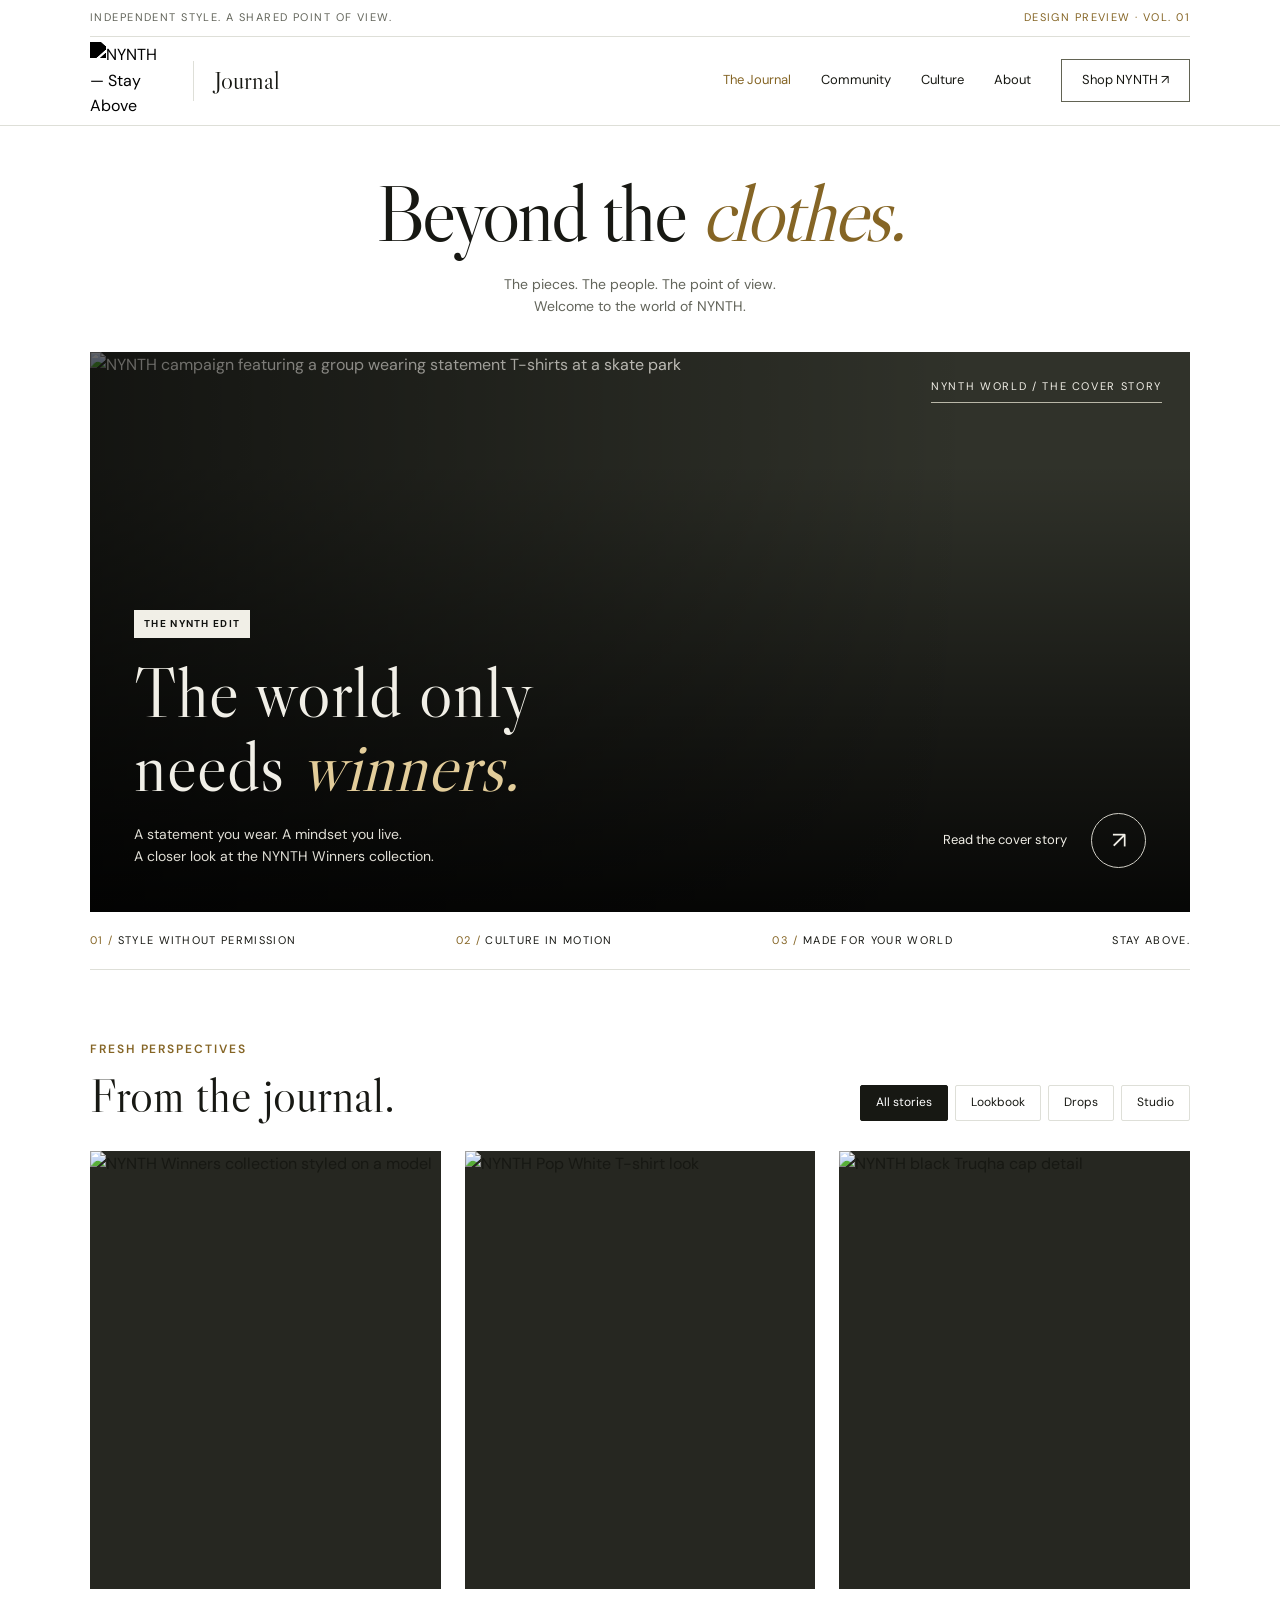
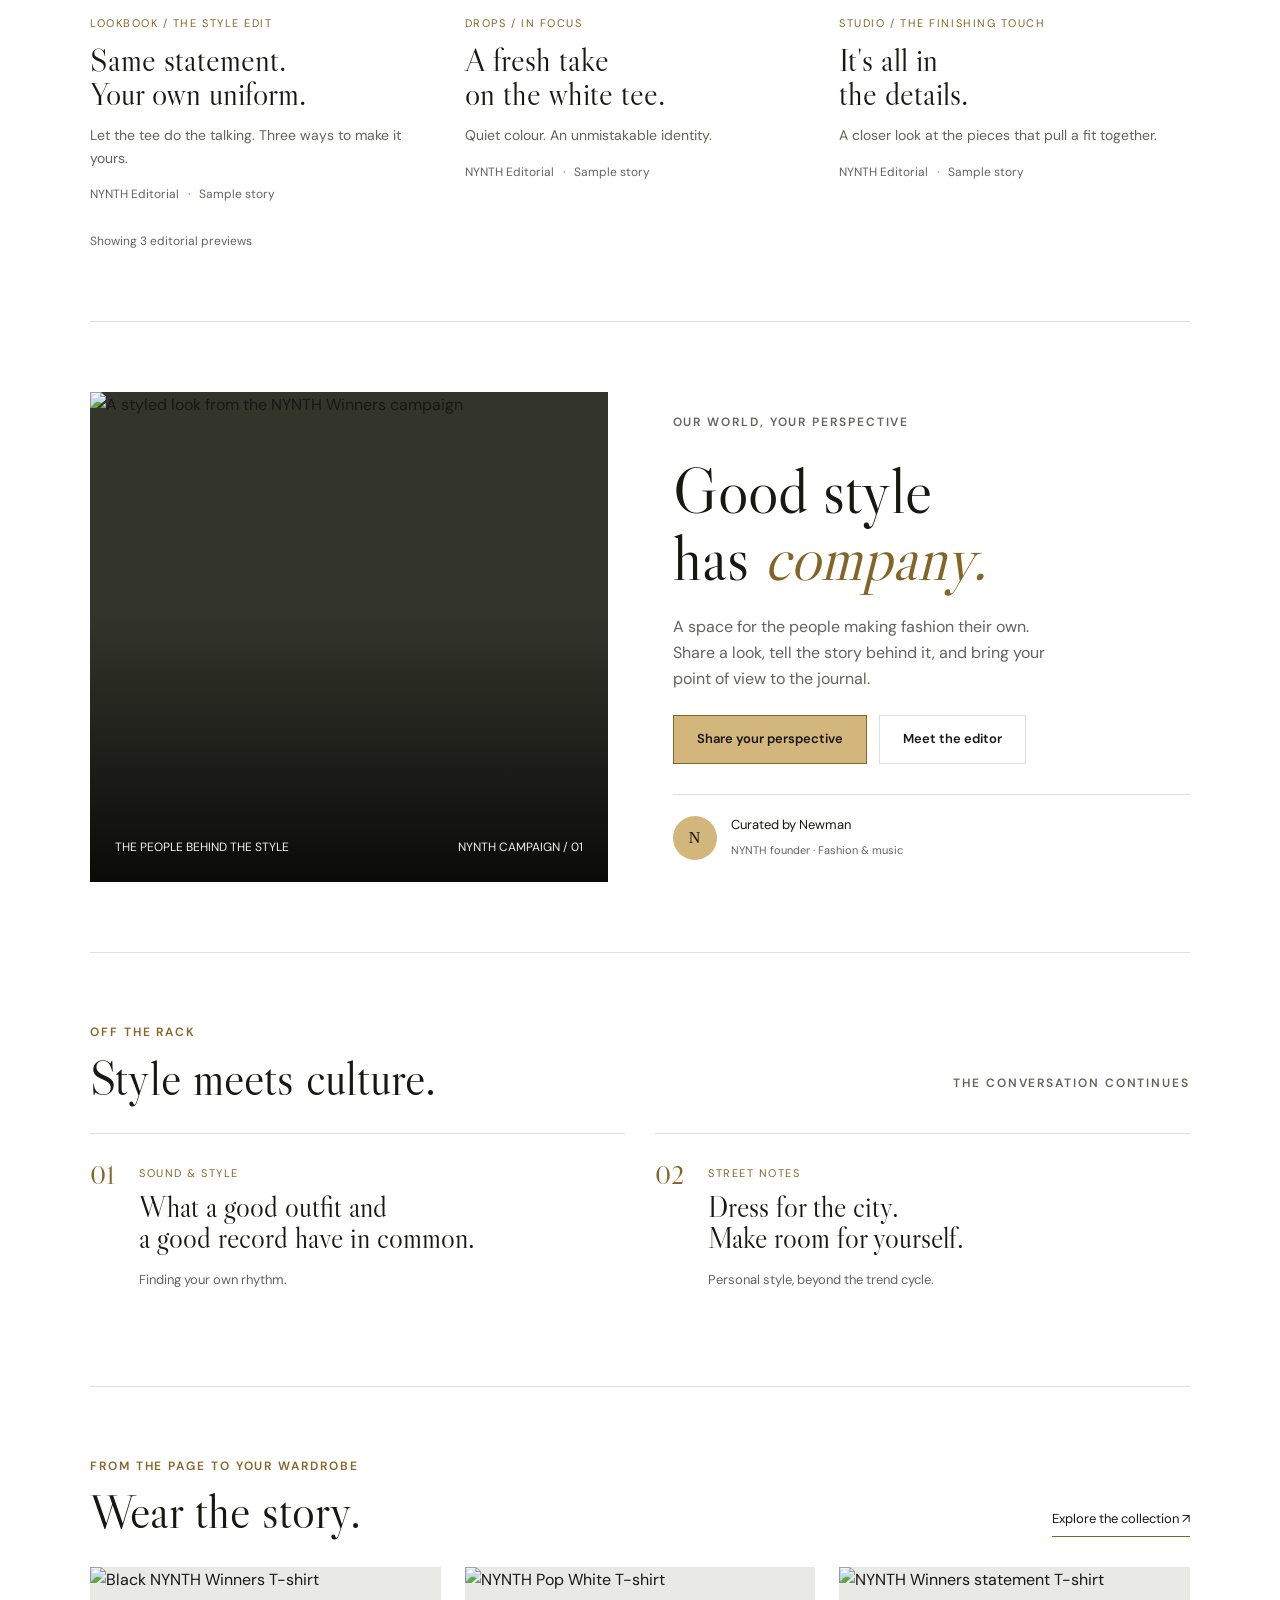
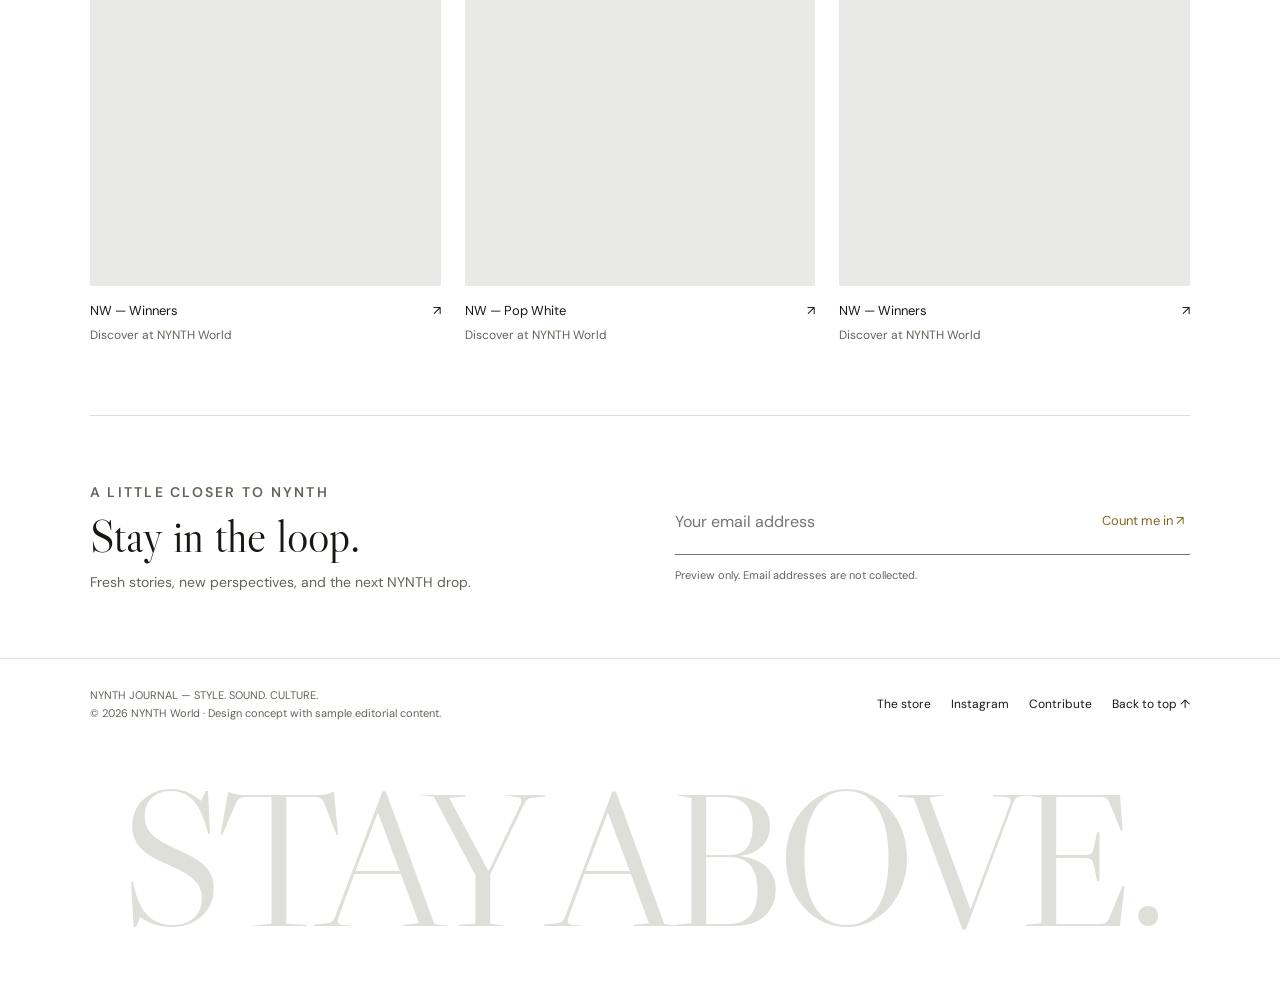
==== index.html @ 44d0b9ee "Align journal in centred column with equal-width editorial cards" ====
<!doctype html>
<html lang="en">
<head>
<meta charset="utf-8"><meta name="viewport" content="width=device-width, initial-scale=1">
<title>NYNTH Journal — Style. Sound. Culture.</title>
<meta name="description" content="Inside the world of NYNTH. Discover the pieces, people and ideas shaping a new wave of style.">
<meta name="theme-color" content="#ffffff"><meta name="robots" content="noindex,nofollow">
<link rel="icon" href="https://www.nynthworld.com/assets/nynth-logo-BCCfQr9n.png">
<link rel="preconnect" href="https://fonts.googleapis.com"><link rel="preconnect" href="https://fonts.gstatic.com" crossorigin><link rel="preconnect" href="https://res.cloudinary.com">
<link href="https://fonts.googleapis.com/css2?family=DM+Sans:wght@400;500;600;700&family=Libre+Caslon+Display&display=swap" rel="stylesheet">
<style>
:root{--bg:#ffffff;--panel:#f7f7f5;--paper:#171813;--muted:#62645a;--gold:#856525;--line:#dedfd8}*{box-sizing:border-box}html{scroll-behavior:smooth;scroll-padding-top:90px}body{margin:0;background:var(--bg);color:var(--paper);font:16px/1.6 'DM Sans',sans-serif}body.locked{overflow:hidden}button,input,textarea,select{font:inherit}a{color:inherit;text-decoration:none}button{cursor:pointer;color:inherit}button,a,input,textarea,select{outline-offset:6px}button:focus-visible,a:focus-visible,input:focus-visible,textarea:focus-visible{outline:2px solid var(--gold)}button{border:0;background:none}img{display:block;width:100%;object-fit:cover}h1,h2,h3,p{margin:0}h1,h2,h3{font-family:'Libre Caslon Display',Georgia,serif;font-weight:400;line-height:1.06}button:hover,a:hover{color:var(--gold)}.wrap{width:min(1320px,90%);margin:auto}.eyebrow{font-size:12px;text-transform:uppercase;letter-spacing:.16em;font-weight:600}.gold{color:var(--gold)}.muted{color:var(--muted)}.topline{padding:9px 0;border-bottom:1px solid var(--line);display:flex;justify-content:space-between;color:var(--muted);font-size:11px;letter-spacing:.13em;text-transform:uppercase}.topline span:last-child{color:var(--gold)}header{border-bottom:1px solid var(--line)}.header{height:88px;display:flex;align-items:center;justify-content:space-between;gap:22px}.brand{display:flex;align-items:center;gap:20px}.brand img{width:83px;filter:brightness(0);mix-blend-mode:normal}.brand span{padding-left:20px;border-left:1px solid var(--line);font-family:'Libre Caslon Display',serif;font-size:25px}.nav{display:flex;align-items:center;gap:30px;font-size:13px}.nav .active{color:var(--gold)}.shop-link{border:1px solid #626353;padding:10px 20px}.menu-btn{display:none}.masthead{padding:40px 0 28px;display:flex;justify-content:space-between;align-items:end;gap:24px}.masthead h1{font-size:clamp(50px,6.3vw,90px);letter-spacing:-.04em}.masthead h1 em{color:var(--gold);font-weight:400}.masthead p{max-width:270px;font-size:14px;color:var(--muted);line-height:1.6}.hero{color:#f1efe7;position:relative;min-height:560px;display:flex;align-items:end;overflow:hidden;background:#30322a}.hero>img{position:absolute;inset:0;height:100%;object-position:50% 40%}.hero:after{content:'';position:absolute;inset:0;background:linear-gradient(90deg,rgba(0,0,0,.6),transparent 80%),linear-gradient(0deg,rgba(0,0,0,.87),transparent 80%)}.hero-content{position:relative;z-index:1;padding:44px;width:100%;display:flex;justify-content:space-between;align-items:end;gap:35px}.hero h2{font-size:clamp(43px,5.5vw,76px);max-width:620px;margin:18px 0}.hero h2 em{color:#e3cd9a}.hero p{max-width:390px;color:#e0ded5;font-size:14px}.pill{display:inline-block;padding:6px 10px;background:#f1efe7;color:#11120f;font-size:10px;letter-spacing:.13em;text-transform:uppercase;font-weight:700}.hero-label{position:absolute;z-index:1;right:28px;top:26px;font-size:11px;letter-spacing:.15em;border-bottom:1px solid #b9b7a8;padding-bottom:7px}.read-button{display:flex;align-items:center;gap:24px;white-space:nowrap;font-size:13px;padding:0}.circle{width:55px;height:55px;border:1px solid #d1cfc6;border-radius:50%;display:grid;place-items:center;font-size:23px}.ticker{display:flex;justify-content:space-between;padding:20px 0;border-bottom:1px solid var(--line);gap:20px;font-size:11px;letter-spacing:.12em;text-transform:uppercase}.ticker b{font-weight:400;color:var(--gold)}.section{padding:70px 0;border-bottom:1px solid var(--line)}.section-head{display:flex;justify-content:space-between;align-items:end;gap:20px;margin-bottom:30px}.section h2{font-size:48px}.section-head .eyebrow{margin-bottom:10px}.filters{display:flex;gap:7px;flex-wrap:wrap}.filters button{border:1px solid var(--line);padding:7px 15px;font-size:12px;border-radius:2px}.filters button[aria-pressed=true]{background:var(--paper);color:var(--bg);border-color:var(--paper)}.stories{display:grid;grid-template-columns:1.45fr 1fr 1fr;gap:28px}.card{text-align:left;display:block;width:100%;padding:0}.card .photo{overflow:hidden;background:#262721;margin-bottom:20px;aspect-ratio:4/5}.card img{height:100%;transition:transform .5s}.card:hover img{transform:scale(1.035)}.card:first-child .photo{aspect-ratio:1.16}.card h3{font-size:32px;margin:10px 0 12px}.card:first-child h3{font-size:39px}.meta{font-size:12px;color:var(--muted);margin-top:16px}.card p{font-size:14px;color:var(--muted)}.category{font-size:11px;letter-spacing:.14em;color:var(--gold);text-transform:uppercase}.section-foot{margin-top:28px;color:var(--muted);font-size:12px}.community{display:grid;grid-template-columns:1fr 1fr;gap:65px;align-items:center}.community-art{height:490px;position:relative;background:#33352b;overflow:hidden}.community-art img{height:100%;object-position:center 25%}.community-art:after{content:'';position:absolute;inset:45% 0 0;background:linear-gradient(transparent,rgba(0,0,0,.8))}.photo-caption{color:#f1efe7;position:absolute;bottom:25px;left:25px;right:25px;z-index:1;display:flex;justify-content:space-between;font-size:12px}.community h2{font-size:clamp(45px,5vw,70px);margin:18px 0 22px}.community h2 em{color:var(--gold)}.community p{color:var(--muted);max-width:400px;margin-bottom:24px}.btn{display:inline-block;padding:13px 23px;background:#d3b67b;color:#161610;font-size:13px;font-weight:600;border:1px solid var(--gold)}.btn:hover{background:#e0c58f;color:#111}.btn-outline{background:transparent;color:var(--paper);border-color:var(--line)}.community-actions{display:flex;gap:12px;flex-wrap:wrap}.creator{margin-top:30px;border-top:1px solid var(--line);padding-top:20px;display:flex;gap:14px;align-items:center}.avatar{height:44px;width:44px;border-radius:50%;background:#d3b67b;color:#111;display:grid;place-items:center;font-family:Georgia,serif}.creator span{display:block;font-size:13px}.creator small{color:var(--muted);font-size:11px}.notes{display:grid;grid-template-columns:1fr 1fr;gap:30px}.note{padding:25px 0;border-top:1px solid var(--line);display:flex;gap:24px;text-align:left}.note .number{color:var(--gold);font:26px 'Libre Caslon Display',serif}.note h3{font-size:29px;margin:7px 0 12px}.note .muted{font-size:13px}.shop-grid{display:grid;grid-template-columns:repeat(3,1fr);gap:24px}.product .product-photo{background:#e9e9e7;aspect-ratio:1.1;overflow:hidden;margin-bottom:15px}.product img{height:100%;transition:transform .4s}.product:hover img{transform:scale(1.04)}.product-title{display:flex;justify-content:space-between;gap:10px;font-size:13px}.product .muted{font-size:12px;margin-top:4px}.text-link{font-size:13px;border-bottom:1px solid var(--gold);padding-bottom:6px}.newsletter{display:grid;grid-template-columns:1fr 1fr;gap:70px;align-items:center;padding:65px 0}.newsletter h2{font-size:45px;margin:10px 0}.newsletter p{font-size:14px;color:var(--muted)}.subscribe{display:flex;border-bottom:1px solid #747464;padding:10px 0;gap:12px}.subscribe input{background:none;border:0;min-width:0;flex:1;color:var(--paper);padding:10px 0}.subscribe button{color:var(--gold);font-size:13px}.form-note{font-size:11px!important;margin-top:12px;min-height:18px}footer{border-top:1px solid var(--line);padding:28px 0}.footer-inner{display:flex;justify-content:space-between;gap:24px;align-items:center}.footer-inner p{font-size:11px;color:var(--muted)}.footer-links{display:flex;gap:20px;font-size:12px}.footer-word{font:clamp(75px,15vw,210px)/1 'Libre Caslon Display',serif;letter-spacing:-.05em;text-align:center;padding:40px 0 0;color:#dedfd8}.skip{position:fixed;top:-70px;left:10px;padding:10px;background:var(--paper);color:#fff;z-index:99}.skip:focus{top:10px}dialog{width:min(780px,94vw);max-height:90vh;overflow:auto;border:1px solid #555647;background:var(--bg);color:var(--paper);padding:0}dialog::backdrop{background:rgba(0,0,0,.8);backdrop-filter:blur(5px)}.dialog-top{position:sticky;top:0;z-index:3;display:flex;justify-content:space-between;align-items:center;padding:14px 24px;border-bottom:1px solid var(--line);background:var(--bg)}.dialog-top button{padding:6px 10px}.dialog-body{padding:32px}.dialog-body h2{font-size:48px;margin:12px 0 24px}.dialog-body p{color:var(--muted);margin:16px 0}.dialog-body img{max-height:400px;margin:24px 0}.dialog-body label{display:block;margin:18px 0 7px;font-size:13px}.dialog-body input,.dialog-body textarea,.dialog-body select{display:block;width:100%;padding:12px;background:var(--panel);color:var(--paper);border:1px solid #96988c}.dialog-body textarea{min-height:130px;resize:vertical}.dialog-body .btn{margin-top:20px}.preview-label{font-size:11px;letter-spacing:.08em;color:var(--gold)}[hidden]{display:none!important}
@media(min-width:1600px){.hero{min-height:630px}}@media(max-width:900px){.nav{gap:16px}.hero{min-height:520px}.hero-content{padding:30px}.stories{gap:20px;grid-template-columns:1fr 1fr}.card:first-child{grid-column:span 2}.card:first-child .photo{aspect-ratio:1.8}.community{gap:30px}.community-art{height:430px}.newsletter{gap:30px}.masthead p{max-width:210px}.card h3{font-size:29px}}@media(max-width:640px){.wrap{width:90%}.topline{font-size:9px}.topline span:first-child{max-width:200px}.header{height:76px}.brand img{width:67px}.brand{gap:12px}.brand span{font-size:23px;padding-left:12px}.menu-btn{display:block;font-size:12px;padding:10px;border:1px solid var(--line)}.nav{display:none;position:absolute;top:116px;left:0;right:0;padding:25px 5%;background:var(--bg);z-index:10;border-bottom:1px solid var(--line);flex-wrap:wrap}.nav.open{display:flex}.masthead{padding:30px 0 24px;display:block}.masthead h1{font-size:53px}.masthead p{max-width:290px;margin-top:17px;font-size:13px}.hero{min-height:570px}.hero>img{object-position:58% center}.hero-content{padding:25px;display:block}.hero h2{font-size:48px;margin:18px 0}.hero p{font-size:13px}.hero-label{right:20px;top:20px;font-size:9px}.read-button{margin-top:22px;gap:15px}.circle{width:37px;height:37px;font-size:19px}.ticker{font-size:9px;gap:10px}.ticker span:nth-child(3){display:none}.section{padding:43px 0}.section-head{display:block}.section h2{font-size:40px}.filters{margin-top:24px}.filters button{font-size:11px;padding:7px 11px}.stories{gap:30px 16px}.card .photo{aspect-ratio:3/4;margin-bottom:13px}.card:first-child .photo{aspect-ratio:1.3}.card h3{font-size:25px}.card:first-child h3{font-size:35px}.card p{font-size:13px}.meta{font-size:10px}.community{display:flex;flex-direction:column;gap:27px}.community-art{width:100%;height:420px}.community h2{font-size:51px}.community p{font-size:14px}.notes{grid-template-columns:1fr;gap:0}.note h3{font-size:29px}.shop-grid{gap:13px;grid-template-columns:1fr 1fr}.product:last-child{display:none}.product-title{font-size:12px}.newsletter{grid-template-columns:1fr;gap:22px;padding:42px 0}.newsletter h2{font-size:39px}.footer-inner{align-items:start;flex-direction:column}.footer-links{flex-wrap:wrap}.footer-word{font-size:20vw;padding-top:30px}.dialog-body{padding:23px}.dialog-body h2{font-size:37px}.section-head>.text-link{display:inline-block;margin-top:15px}}
@media(prefers-reduced-motion:reduce){html{scroll-behavior:auto}*{transition:none!important}}

/* Centred editorial alignment with consistent story columns. */
.wrap{width:min(1100px,90%)}
.masthead{display:flex;flex-direction:column;align-items:center;justify-content:center;text-align:center;gap:18px;padding:44px 0 34px}
.masthead p{max-width:480px;margin:0}
.stories{grid-template-columns:repeat(3,minmax(0,1fr));gap:24px;align-items:start}
.card:first-child{grid-column:auto}
.card .photo,.card:first-child .photo{width:100%;aspect-ratio:4/5}
.card h3,.card:first-child h3{font-size:32px}
@media(max-width:900px){
.stories{gap:20px}
.card h3,.card:first-child h3{font-size:29px}
}
@media(max-width:640px){
.masthead{padding:30px 0 26px;gap:16px}
.masthead h1{font-size:clamp(38px,9vw,53px)}
.masthead p{max-width:290px}
.stories{grid-template-columns:1fr;gap:32px}
.card h3,.card:first-child h3{font-size:32px}
}
</style>
</head>
<body>
<a class="skip" href="#main">Skip to stories</a>
<div class="wrap topline"><span>Independent style. A shared point of view.</span><span>Design preview · Vol. 01</span></div>
<header><div class="wrap header"><a class="brand" href="#main" aria-label="NYNTH Journal home"><img src="https://www.nynthworld.com/assets/nynth-logo-BCCfQr9n.png" alt="NYNTH — Stay Above"><span>Journal</span></a><button class="menu-btn" aria-expanded="false" aria-controls="navigation">Menu</button><nav id="navigation" class="nav" aria-label="Main navigation"><a class="active" href="#latest">The Journal</a><a href="#community">Community</a><a href="#culture">Culture</a><a href="#about">About</a><a class="shop-link" href="https://www.nynthworld.com/shop" target="_blank" rel="noopener">Shop NYNTH ↗</a></nav></div></header>
<main id="main" class="wrap">
<section class="masthead"><h1>Beyond the <em>clothes.</em></h1><p>The pieces. The people. The point of view.<br>Welcome to the world of NYNTH.</p></section>
<section class="hero" aria-labelledby="hero-title"><img fetchpriority="high" src="https://res.cloudinary.com/dqouigbvm/image/upload/f_auto,q_auto,w_2000/v1790062933/dhqkyrnzt5334bzekhev.jpg" alt="NYNTH campaign featuring a group wearing statement T-shirts at a skate park"><span class="hero-label">NYNTH WORLD / THE COVER STORY</span><div class="hero-content"><div><span class="pill">The NYNTH edit</span><h2 id="hero-title">The world only<br>needs <em>winners.</em></h2><p>A statement you wear. A mindset you live.<br>A closer look at the NYNTH Winners collection.</p></div><button class="read-button" data-story="winners">Read the cover story <span class="circle" aria-hidden="true">↗</span></button></div></section>
<div class="ticker"><span><b>01 /</b> Style without permission</span><span><b>02 /</b> Culture in motion</span><span><b>03 /</b> Made for your world</span><span>Stay above.</span></div>
<section class="section" id="latest"><div class="section-head"><div><p class="eyebrow gold">Fresh perspectives</p><h2>From the journal.</h2></div><div class="filters" role="group" aria-label="Filter stories"><button aria-pressed="true" data-filter="all">All stories</button><button aria-pressed="false" data-filter="Lookbook">Lookbook</button><button aria-pressed="false" data-filter="Drops">Drops</button><button aria-pressed="false" data-filter="Studio">Studio</button></div></div><div class="stories" id="stories">
<button class="card" data-category="Lookbook" data-story="uniform"><div class="photo"><img loading="lazy" src="https://res.cloudinary.com/dqouigbvm/image/upload/f_auto,q_auto,w_800/v1784496152/xrrdqjclbt7azmjvc6c7.jpg" alt="NYNTH Winners collection styled on a model"></div><span class="category">Lookbook / The style edit</span><h3>Same statement.<br>Your own uniform.</h3><p>Let the tee do the talking. Three ways to make it yours.</p><div class="meta">NYNTH Editorial &nbsp; · &nbsp; Sample story</div></button>
<button class="card" data-category="Drops" data-story="white"><div class="photo"><img loading="lazy" src="https://res.cloudinary.com/dqouigbvm/image/upload/f_auto,q_auto,w_800/v1790062118/ib9s1oh4rt2dotaxpn7z.jpg" alt="NYNTH Pop White T-shirt look"></div><span class="category">Drops / In focus</span><h3>A fresh take<br>on the white tee.</h3><p>Quiet colour. An unmistakable identity.</p><div class="meta">NYNTH Editorial &nbsp; · &nbsp; Sample story</div></button>
<button class="card" data-category="Studio" data-story="details"><div class="photo"><img loading="lazy" src="https://res.cloudinary.com/dqouigbvm/image/upload/f_auto,q_auto,w_800/v1775059396/y2wbramtww8ha9wrndri.jpg" alt="NYNTH black Truqha cap detail"></div><span class="category">Studio / The finishing touch</span><h3>It's all in<br>the details.</h3><p>A closer look at the pieces that pull a fit together.</p><div class="meta">NYNTH Editorial &nbsp; · &nbsp; Sample story</div></button>
</div><p class="section-foot" id="filter-status" aria-live="polite">Showing 3 editorial previews</p></section>
<section class="section community" id="community"><div class="community-art"><img loading="lazy" src="https://res.cloudinary.com/dqouigbvm/image/upload/f_auto,q_auto,w_800/v1784503197/ov7zfv1nwgzjvjv0pppj.jpg" alt="A styled look from the NYNTH Winners campaign"><div class="photo-caption"><span>THE PEOPLE BEHIND THE STYLE</span><span>NYNTH CAMPAIGN / 01</span></div></div><div><p class="eyebrow gold">Our world, your perspective</p><h2>Good style<br>has <em>company.</em></h2><p>A space for the people making fashion their own. Share a look, tell the story behind it, and bring your point of view to the journal.</p><div class="community-actions"><button class="btn" id="contribute">Share your perspective</button><button class="btn btn-outline" id="profile">Meet the editor</button></div><div class="creator"><div class="avatar">N</div><div><span>Curated by Newman</span><small>NYNTH founder · Fashion & music</small></div></div></div></section>
<section class="section" id="culture"><div class="section-head"><div><p class="eyebrow gold">Off the rack</p><h2>Style meets culture.</h2></div><span class="muted eyebrow">The conversation continues</span></div><div class="notes"><button class="note" data-story="sound"><span class="number">01</span><div><span class="category">Sound & style</span><h3>What a good outfit and<br>a good record have in common.</h3><span class="muted">Finding your own rhythm.</span></div></button><button class="note" data-story="city"><span class="number">02</span><div><span class="category">Street notes</span><h3>Dress for the city.<br>Make room for yourself.</h3><span class="muted">Personal style, beyond the trend cycle.</span></div></button></div></section>
<section class="section" id="shop"><div class="section-head"><div><p class="eyebrow gold">From the page to your wardrobe</p><h2>Wear the story.</h2></div><a class="text-link" href="https://www.nynthworld.com/shop" target="_blank" rel="noopener">Explore the collection ↗</a></div><div class="shop-grid">
<a class="product" href="https://www.nynthworld.com/product/7zzjQUsKs5mvSS2Lfzt2" target="_blank" rel="noopener"><div class="product-photo"><img loading="lazy" src="https://res.cloudinary.com/dqouigbvm/image/upload/f_auto,q_auto,w_800/v1783796871/vk8d2pfccu500f8xnj4z.jpg" alt="Black NYNTH Winners T-shirt"></div><div class="product-title"><span>NW — Winners</span><span>↗</span></div><p class="muted">Discover at NYNTH World</p></a>
<a class="product" href="https://www.nynthworld.com/product/qF4N48d6WP3JnZvvdZdF" target="_blank" rel="noopener"><div class="product-photo"><img loading="lazy" src="https://res.cloudinary.com/dqouigbvm/image/upload/f_auto,q_auto,w_800/v1790062117/iyl6m6trcygjvkb56u1z.jpg" alt="NYNTH Pop White T-shirt"></div><div class="product-title"><span>NW — Pop White</span><span>↗</span></div><p class="muted">Discover at NYNTH World</p></a>
<a class="product" href="https://www.nynthworld.com/product/ek0jvKeP4haa2Oy5KNmS" target="_blank" rel="noopener"><div class="product-photo"><img loading="lazy" src="https://res.cloudinary.com/dqouigbvm/image/upload/f_auto,q_auto,w_800/v1783796006/ced9jfcczep8h24h7ggj.jpg" alt="NYNTH Winners statement T-shirt"></div><div class="product-title"><span>NW — Winners</span><span>↗</span></div><p class="muted">Discover at NYNTH World</p></a>
</div></section>
<section class="newsletter" id="about"><div><p class="eyebrow gold">A little closer to NYNTH</p><h2>Stay in the loop.</h2><p>Fresh stories, new perspectives, and the next NYNTH drop.</p></div><div><form id="newsletter" class="subscribe"><label for="email" hidden>Email address</label><input id="email" type="email" placeholder="Your email address" required autocomplete="email" aria-label="Your email address"><button type="submit">Count me in ↗</button></form><p class="form-note" id="newsletter-status" aria-live="polite">Preview only. Email addresses are not collected.</p></div></section>
</main><footer><div class="wrap"><div class="footer-inner"><div><p>NYNTH JOURNAL — STYLE. SOUND. CULTURE.</p><p>© 2026 NYNTH World · Design concept with sample editorial content.</p></div><div class="footer-links"><a href="https://www.nynthworld.com/shop" target="_blank" rel="noopener">The store</a><a href="https://www.instagram.com/nynthworld/" target="_blank" rel="noopener">Instagram</a><a href="#community">Contribute</a><a href="#main">Back to top ↑</a></div></div><div class="footer-word" aria-hidden="true">STAY ABOVE.</div></div></footer>
<dialog id="reader" aria-labelledby="dialog-title"><div class="dialog-top"><span class="eyebrow gold">NYNTH JOURNAL</span><button id="close-dialog" aria-label="Close window">Close ✕</button></div><div class="dialog-body" id="dialog-content"></div></dialog>
<script>
const campaign='https://res.cloudinary.com/dqouigbvm/image/upload/f_auto,q_auto,w_2000/v1790062933/dhqkyrnzt5334bzekhev.jpg';
const stories={winners:{category:'The NYNTH edit',title:'The world only needs winners.',image:campaign,body:['Some pieces say everything before you say a word. The Winners tee puts a bold message at the centre of an everyday silhouette.','Start with the statement. Keep the rest personal: loose denim, your favourite trainers, a cap you reach for without thinking. The point is not to dress like everyone else. It is to feel like yourself.','Explore the collection in the NYNTH World store to see the current colours, sizes and availability.']},uniform:{category:'Lookbook',title:'Same statement. Your own uniform.',body:['One graphic tee can move through different versions of your day. Try relaxed denim for an easy everyday fit, straight trousers for a cleaner silhouette, or an open overshirt when the evening cools down.','Give a strong graphic room to breathe. Repeat one colour from the print in a small detail, then keep everything else simple.','Personal style happens in the choices between the pieces. Wear what feels natural, and let the fit be yours.']},white:{category:'Drops',title:'A fresh take on the white tee.',body:['A white tee is a starting point, not a finished outfit. Pair it with faded denim, darker trousers or a bright accessory to shift the mood.','The Pop White piece brings the NYNTH World mark into that everyday rotation. Visit the store for the actual product details and available sizes.']},details:{category:'Studio',title:"It's all in the details.",body:['The final piece can change the whole fit. A cap adds shape, a repeated colour brings things together, and a little restraint gives the main piece space.','Try building a look around one detail you love. Keep it intentional, then stop before the outfit feels overworked.']},sound:{category:'Sound & style',title:'What a good outfit and a good record have in common.',body:['Both begin with a point of view. A rhythm, a colour, a feeling you want to hold onto. The most interesting choices do not always follow a formula.','This corner of the journal explores the overlap between fashion and music, with room for Newman’s future releases, listening notes and creative process.']},city:{category:'Street notes',title:'Dress for the city. Make room for yourself.',body:['Start with the day you actually have. Choose pieces you can move in, consider the weather, and build from there.','Your style does not need a new trend every week. It needs a few pieces you return to, worn in ways that feel like you.']}};
const dialog=document.querySelector('#reader'),content=document.querySelector('#dialog-content');
function openDialog(html){content.innerHTML=html;dialog.showModal();document.body.classList.add('locked')}
function closeDialog(){dialog.close()}
dialog.addEventListener('close',()=>document.body.classList.remove('locked'));
document.querySelector('#close-dialog').addEventListener('click',closeDialog);
dialog.addEventListener('click',e=>{if(e.target===dialog){const r=dialog.getBoundingClientRect();if(e.clientX<r.left||e.clientX>r.right||e.clientY<r.top||e.clientY>r.bottom)closeDialog()}});
document.querySelectorAll('[data-story]').forEach(button=>button.addEventListener('click',()=>{const s=stories[button.dataset.story];openDialog('<span class="category">'+s.category+'</span><h2 id="dialog-title">'+s.title+'</h2><div class="preview-label">EDITORIAL PREVIEW · SAMPLE COPY FOR DESIGN REVIEW</div>'+(s.image?'<img src="'+s.image+'" alt="NYNTH Winners campaign">':'')+s.body.map(p=>'<p>'+p+'</p>').join('')+'<a class="btn" href="https://www.nynthworld.com/shop" target="_blank" rel="noopener">Explore NYNTH World ↗</a>')}));
document.querySelectorAll('[data-filter]').forEach(button=>button.addEventListener('click',()=>{let count=0;document.querySelectorAll('[data-filter]').forEach(b=>b.setAttribute('aria-pressed',String(b===button)));document.querySelectorAll('[data-category]').forEach(card=>{card.hidden=button.dataset.filter!=='all'&&card.dataset.category!==button.dataset.filter;if(!card.hidden)count++});document.querySelector('#filter-status').textContent='Showing '+count+' editorial preview'+(count===1?'':'s')}));
const menu=document.querySelector('.menu-btn'),nav=document.querySelector('.nav');menu.addEventListener('click',()=>{const open=nav.classList.toggle('open');menu.setAttribute('aria-expanded',String(open));menu.textContent=open?'Close':'Menu'});nav.querySelectorAll('a').forEach(a=>a.addEventListener('click',()=>{nav.classList.remove('open');menu.setAttribute('aria-expanded','false');menu.textContent='Menu'}));
document.querySelector('#newsletter').addEventListener('submit',e=>{e.preventDefault();document.querySelector('#newsletter-status').textContent='Thanks for trying the preview. No email was saved or sent.';e.target.reset()});
document.querySelector('#profile').addEventListener('click',()=>openDialog('<span class="category">The person behind NYNTH</span><h2 id="dialog-title">Meet Newman.</h2><div class="avatar">N</div><p>Musician. Fashion entrepreneur. Founder of NYNTH.</p><p>The journal brings those worlds together: the clothes, the sound, and the people making the brand their own.</p><p class="preview-label">PROFILE PREVIEW · Full biography and portrait to be added.</p><a class="btn" href="https://www.nynthworld.com/shop" target="_blank" rel="noopener">Explore his brand ↗</a>'));
document.querySelector('#contribute').addEventListener('click',()=>{openDialog('<span class="category">The community desk</span><h2 id="dialog-title">Your perspective belongs here.</h2><p>Show us the look. Tell us the story. This preview demonstrates how a contribution could begin.</p><form id="contribution"><label for="creator-name">Your name</label><input id="creator-name" required maxlength="80" autocomplete="name"><label for="story-title">Story title</label><input id="story-title" required maxlength="140"><label for="pitch">What is your story?</label><textarea id="pitch" required maxlength="2000" placeholder="The inspiration, the outfit, the point of view…"></textarea><button class="btn" type="submit">Preview contribution</button><p class="form-note">Demo only — nothing is submitted or stored.</p></form>');document.querySelector('#contribution').addEventListener('submit',e=>{e.preventDefault();const title=document.querySelector('#story-title').value;content.innerHTML='<span class="category">Contribution preview</span><h2 id="dialog-title"></h2><p>Your draft would be reviewed by the NYNTH editorial team before publication.</p><p class="preview-label">This is a demonstration. Nothing has been sent or saved.</p>';document.querySelector('#dialog-title').textContent=title})});
</script>
</body></html>
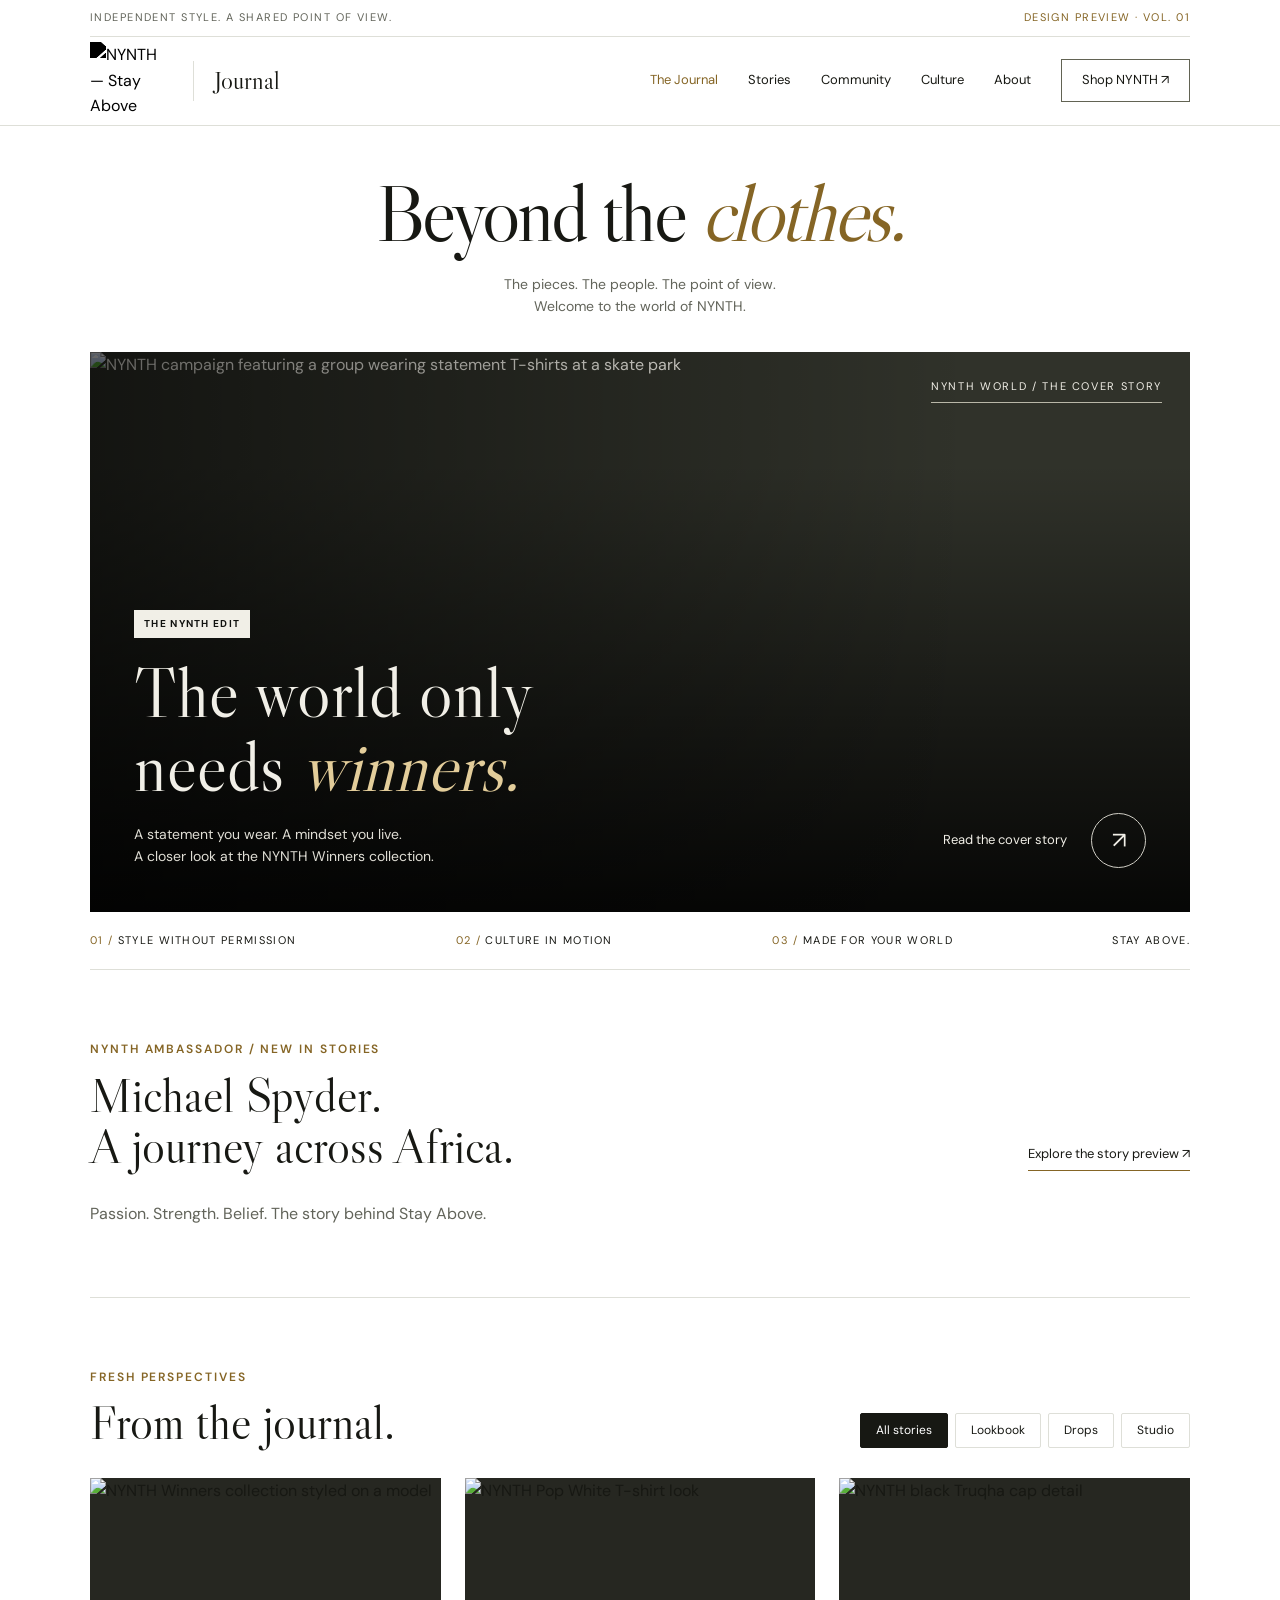
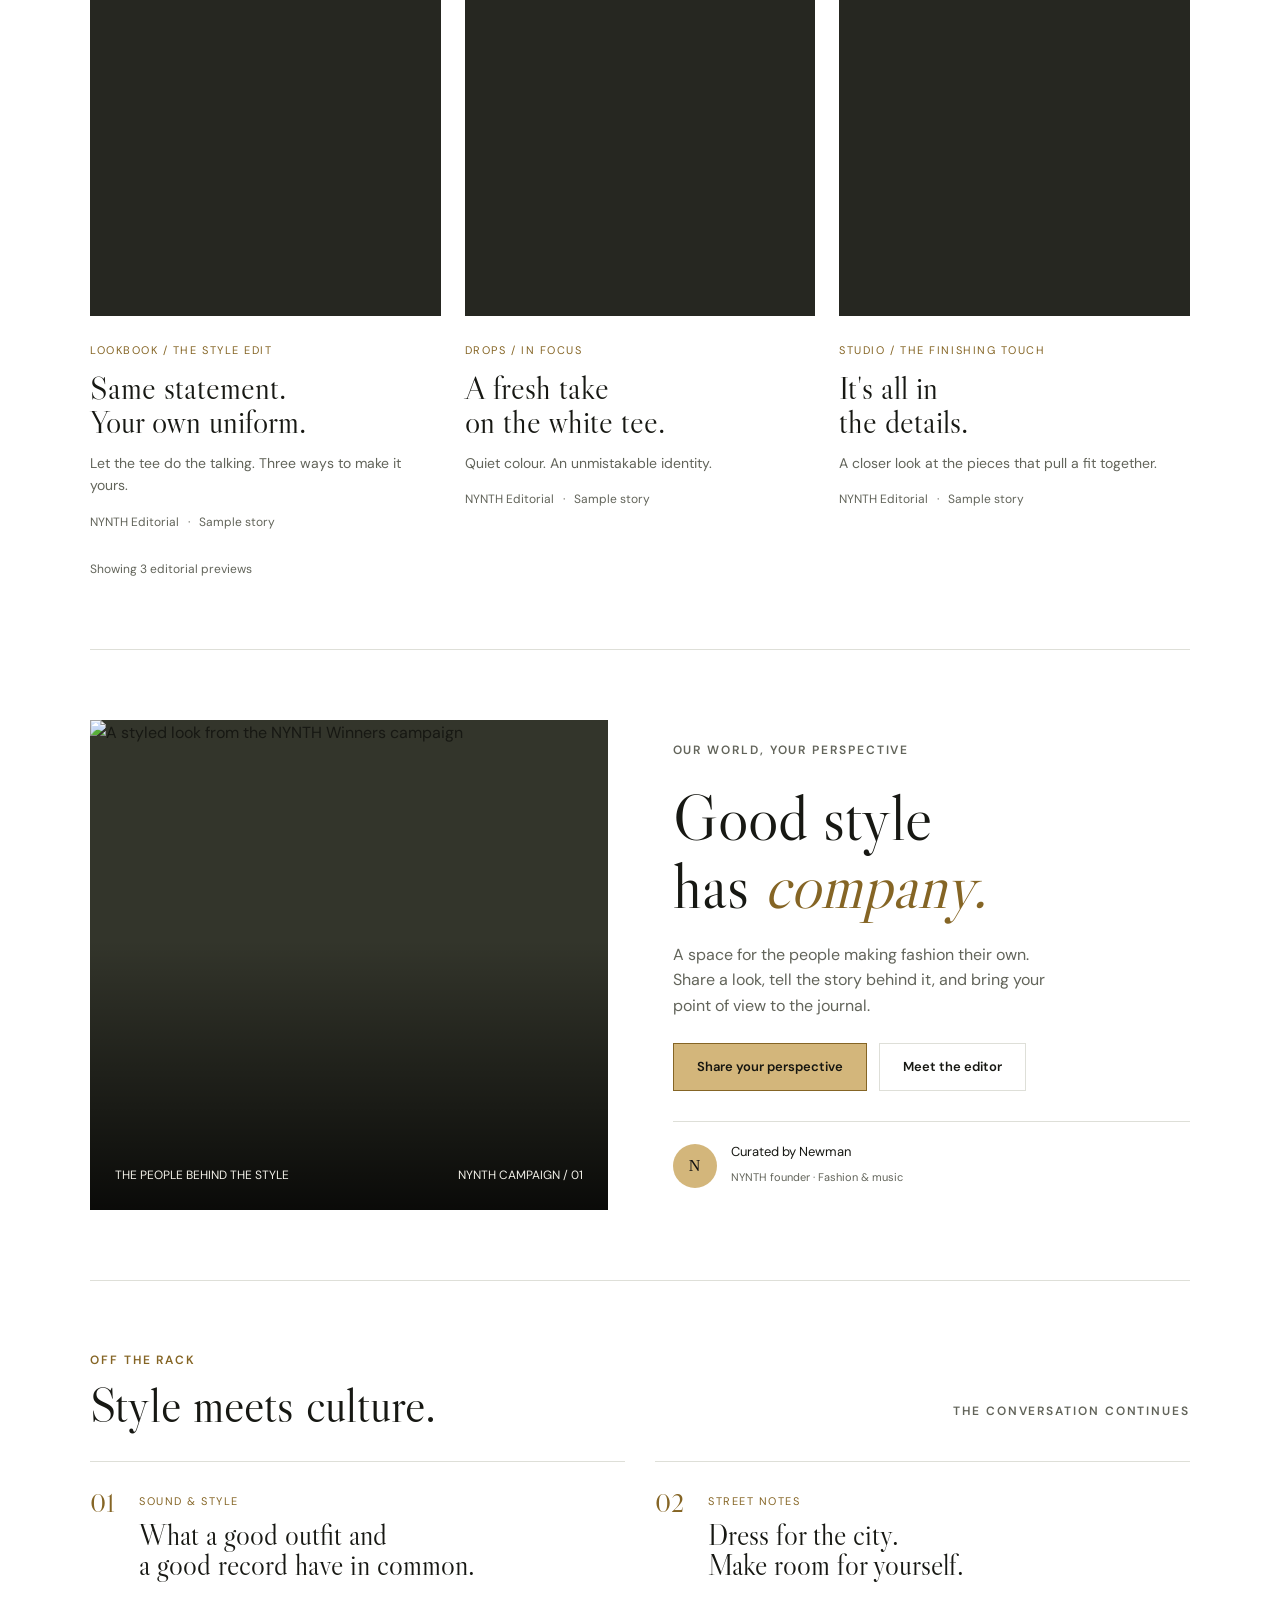
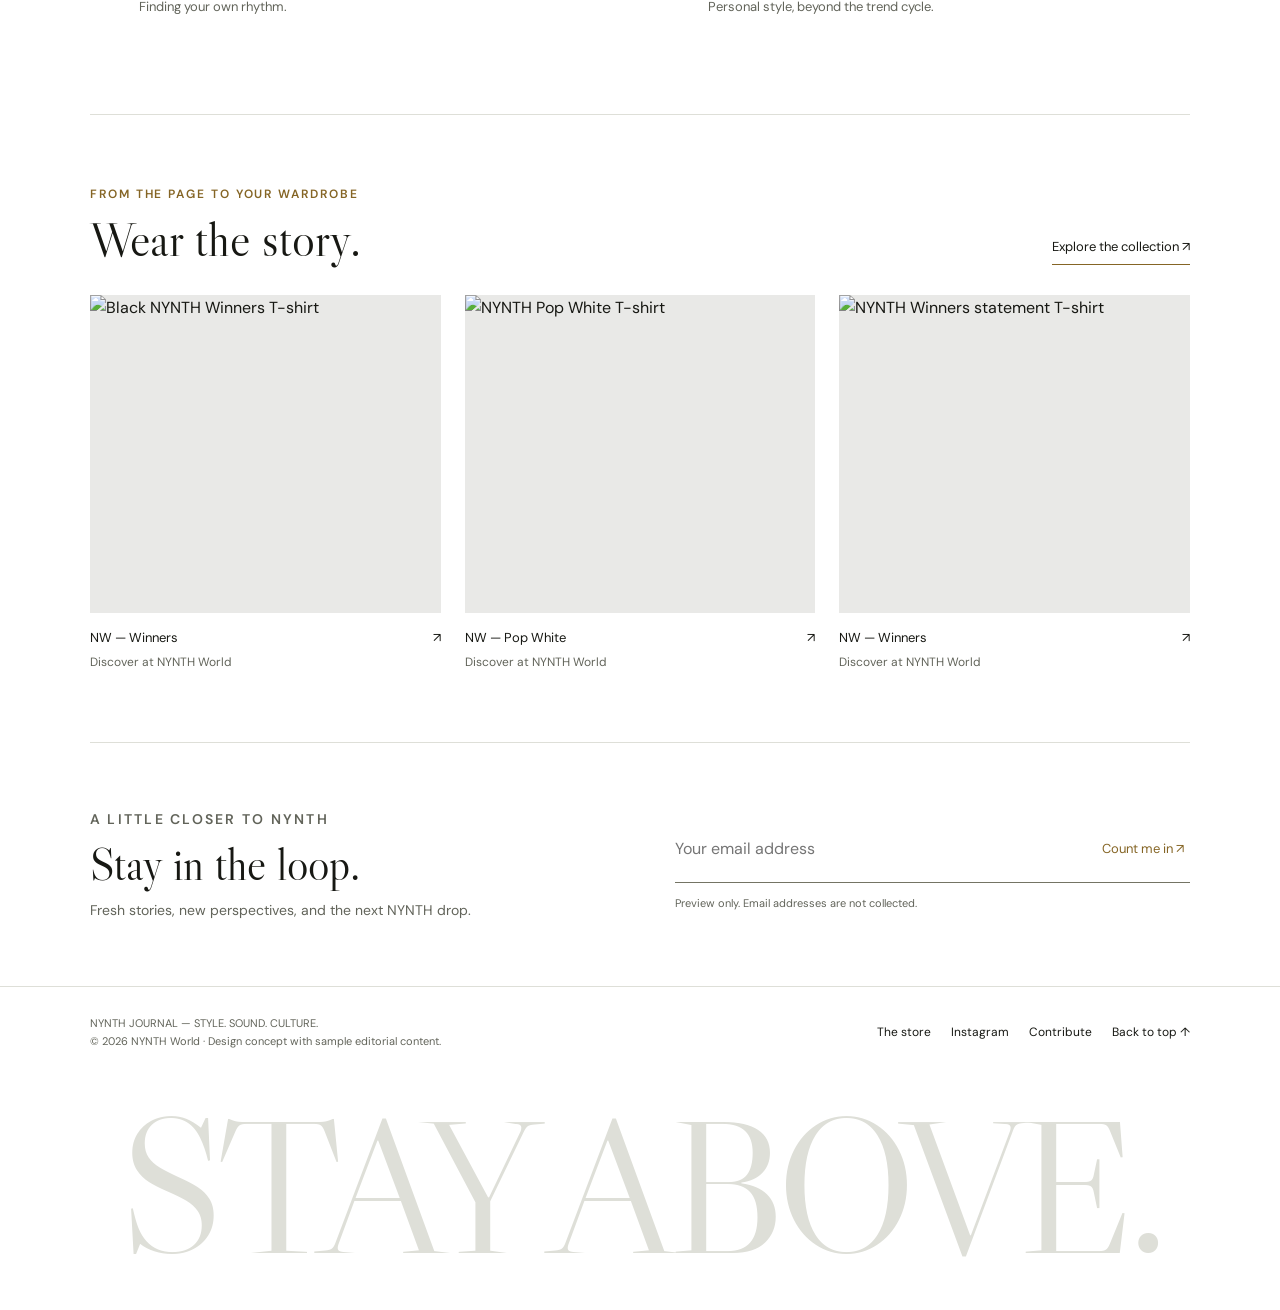
==== commit 32273b18: "Connect journal to Stories and feature the Michael Spyder preview" ====
--- a/index.html
+++ b/index.html
@@ -37,12 +37,12 @@
 <body>
 <a class="skip" href="#main">Skip to stories</a>
 <div class="wrap topline"><span>Independent style. A shared point of view.</span><span>Design preview · Vol. 01</span></div>
-<header><div class="wrap header"><a class="brand" href="#main" aria-label="NYNTH Journal home"><img src="https://www.nynthworld.com/assets/nynth-logo-BCCfQr9n.png" alt="NYNTH — Stay Above"><span>Journal</span></a><button class="menu-btn" aria-expanded="false" aria-controls="navigation">Menu</button><nav id="navigation" class="nav" aria-label="Main navigation"><a class="active" href="#latest">The Journal</a><a href="#community">Community</a><a href="#culture">Culture</a><a href="#about">About</a><a class="shop-link" href="https://www.nynthworld.com/shop" target="_blank" rel="noopener">Shop NYNTH ↗</a></nav></div></header>
+<header><div class="wrap header"><a class="brand" href="#main" aria-label="NYNTH Journal home"><img src="https://www.nynthworld.com/assets/nynth-logo-BCCfQr9n.png" alt="NYNTH — Stay Above"><span>Journal</span></a><button class="menu-btn" aria-expanded="false" aria-controls="navigation">Menu</button><nav id="navigation" class="nav" aria-label="Main navigation"><a class="active" href="#latest">The Journal</a><a href="/stories.html">Stories</a><a href="#community">Community</a><a href="#culture">Culture</a><a href="#about">About</a><a class="shop-link" href="https://www.nynthworld.com/shop" target="_blank" rel="noopener">Shop NYNTH ↗</a></nav></div></header>
 <main id="main" class="wrap">
 <section class="masthead"><h1>Beyond the <em>clothes.</em></h1><p>The pieces. The people. The point of view.<br>Welcome to the world of NYNTH.</p></section>
 <section class="hero" aria-labelledby="hero-title"><img fetchpriority="high" src="https://res.cloudinary.com/dqouigbvm/image/upload/f_auto,q_auto,w_2000/v1790062933/dhqkyrnzt5334bzekhev.jpg" alt="NYNTH campaign featuring a group wearing statement T-shirts at a skate park"><span class="hero-label">NYNTH WORLD / THE COVER STORY</span><div class="hero-content"><div><span class="pill">The NYNTH edit</span><h2 id="hero-title">The world only<br>needs <em>winners.</em></h2><p>A statement you wear. A mindset you live.<br>A closer look at the NYNTH Winners collection.</p></div><button class="read-button" data-story="winners">Read the cover story <span class="circle" aria-hidden="true">↗</span></button></div></section>
 <div class="ticker"><span><b>01 /</b> Style without permission</span><span><b>02 /</b> Culture in motion</span><span><b>03 /</b> Made for your world</span><span>Stay above.</span></div>
-<section class="section" id="latest"><div class="section-head"><div><p class="eyebrow gold">Fresh perspectives</p><h2>From the journal.</h2></div><div class="filters" role="group" aria-label="Filter stories"><button aria-pressed="true" data-filter="all">All stories</button><button aria-pressed="false" data-filter="Lookbook">Lookbook</button><button aria-pressed="false" data-filter="Drops">Drops</button><button aria-pressed="false" data-filter="Studio">Studio</button></div></div><div class="stories" id="stories">
+<section class="section" aria-labelledby="spyder-preview-title"><div class="section-head"><div><p class="eyebrow gold">NYNTH ambassador / New in Stories</p><h2 id="spyder-preview-title">Michael Spyder.<br>A journey across Africa.</h2></div><a class="text-link" href="/story.html?id=michael-spyder">Explore the story preview ↗</a></div><p class="muted">Passion. Strength. Belief. The story behind Stay Above.</p></section><section class="section" id="latest"><div class="section-head"><div><p class="eyebrow gold">Fresh perspectives</p><h2>From the journal.</h2></div><div class="filters" role="group" aria-label="Filter stories"><button aria-pressed="true" data-filter="all">All stories</button><button aria-pressed="false" data-filter="Lookbook">Lookbook</button><button aria-pressed="false" data-filter="Drops">Drops</button><button aria-pressed="false" data-filter="Studio">Studio</button></div></div><div class="stories" id="stories">
 <button class="card" data-category="Lookbook" data-story="uniform"><div class="photo"><img loading="lazy" src="https://res.cloudinary.com/dqouigbvm/image/upload/f_auto,q_auto,w_800/v1784496152/xrrdqjclbt7azmjvc6c7.jpg" alt="NYNTH Winners collection styled on a model"></div><span class="category">Lookbook / The style edit</span><h3>Same statement.<br>Your own uniform.</h3><p>Let the tee do the talking. Three ways to make it yours.</p><div class="meta">NYNTH Editorial &nbsp; · &nbsp; Sample story</div></button>
 <button class="card" data-category="Drops" data-story="white"><div class="photo"><img loading="lazy" src="https://res.cloudinary.com/dqouigbvm/image/upload/f_auto,q_auto,w_800/v1790062118/ib9s1oh4rt2dotaxpn7z.jpg" alt="NYNTH Pop White T-shirt look"></div><span class="category">Drops / In focus</span><h3>A fresh take<br>on the white tee.</h3><p>Quiet colour. An unmistakable identity.</p><div class="meta">NYNTH Editorial &nbsp; · &nbsp; Sample story</div></button>
 <button class="card" data-category="Studio" data-story="details"><div class="photo"><img loading="lazy" src="https://res.cloudinary.com/dqouigbvm/image/upload/f_auto,q_auto,w_800/v1775059396/y2wbramtww8ha9wrndri.jpg" alt="NYNTH black Truqha cap detail"></div><span class="category">Studio / The finishing touch</span><h3>It's all in<br>the details.</h3><p>A closer look at the pieces that pull a fit together.</p><div class="meta">NYNTH Editorial &nbsp; · &nbsp; Sample story</div></button>
@@ -66,7 +66,7 @@
 dialog.addEventListener('close',()=>document.body.classList.remove('locked'));
 document.querySelector('#close-dialog').addEventListener('click',closeDialog);
 dialog.addEventListener('click',e=>{if(e.target===dialog){const r=dialog.getBoundingClientRect();if(e.clientX<r.left||e.clientX>r.right||e.clientY<r.top||e.clientY>r.bottom)closeDialog()}});
-document.querySelectorAll('[data-story]').forEach(button=>button.addEventListener('click',()=>{const s=stories[button.dataset.story];openDialog('<span class="category">'+s.category+'</span><h2 id="dialog-title">'+s.title+'</h2><div class="preview-label">EDITORIAL PREVIEW · SAMPLE COPY FOR DESIGN REVIEW</div>'+(s.image?'<img src="'+s.image+'" alt="NYNTH Winners campaign">':'')+s.body.map(p=>'<p>'+p+'</p>').join('')+'<a class="btn" href="https://www.nynthworld.com/shop" target="_blank" rel="noopener">Explore NYNTH World ↗</a>')}));
+document.querySelectorAll('[data-story]').forEach(button=>button.addEventListener('click',()=>{location.href='/story.html?id='+encodeURIComponent(button.dataset.story)}));
 document.querySelectorAll('[data-filter]').forEach(button=>button.addEventListener('click',()=>{let count=0;document.querySelectorAll('[data-filter]').forEach(b=>b.setAttribute('aria-pressed',String(b===button)));document.querySelectorAll('[data-category]').forEach(card=>{card.hidden=button.dataset.filter!=='all'&&card.dataset.category!==button.dataset.filter;if(!card.hidden)count++});document.querySelector('#filter-status').textContent='Showing '+count+' editorial preview'+(count===1?'':'s')}));
 const menu=document.querySelector('.menu-btn'),nav=document.querySelector('.nav');menu.addEventListener('click',()=>{const open=nav.classList.toggle('open');menu.setAttribute('aria-expanded',String(open));menu.textContent=open?'Close':'Menu'});nav.querySelectorAll('a').forEach(a=>a.addEventListener('click',()=>{nav.classList.remove('open');menu.setAttribute('aria-expanded','false');menu.textContent='Menu'}));
 document.querySelector('#newsletter').addEventListener('submit',e=>{e.preventDefault();document.querySelector('#newsletter-status').textContent='Thanks for trying the preview. No email was saved or sent.';e.target.reset()});
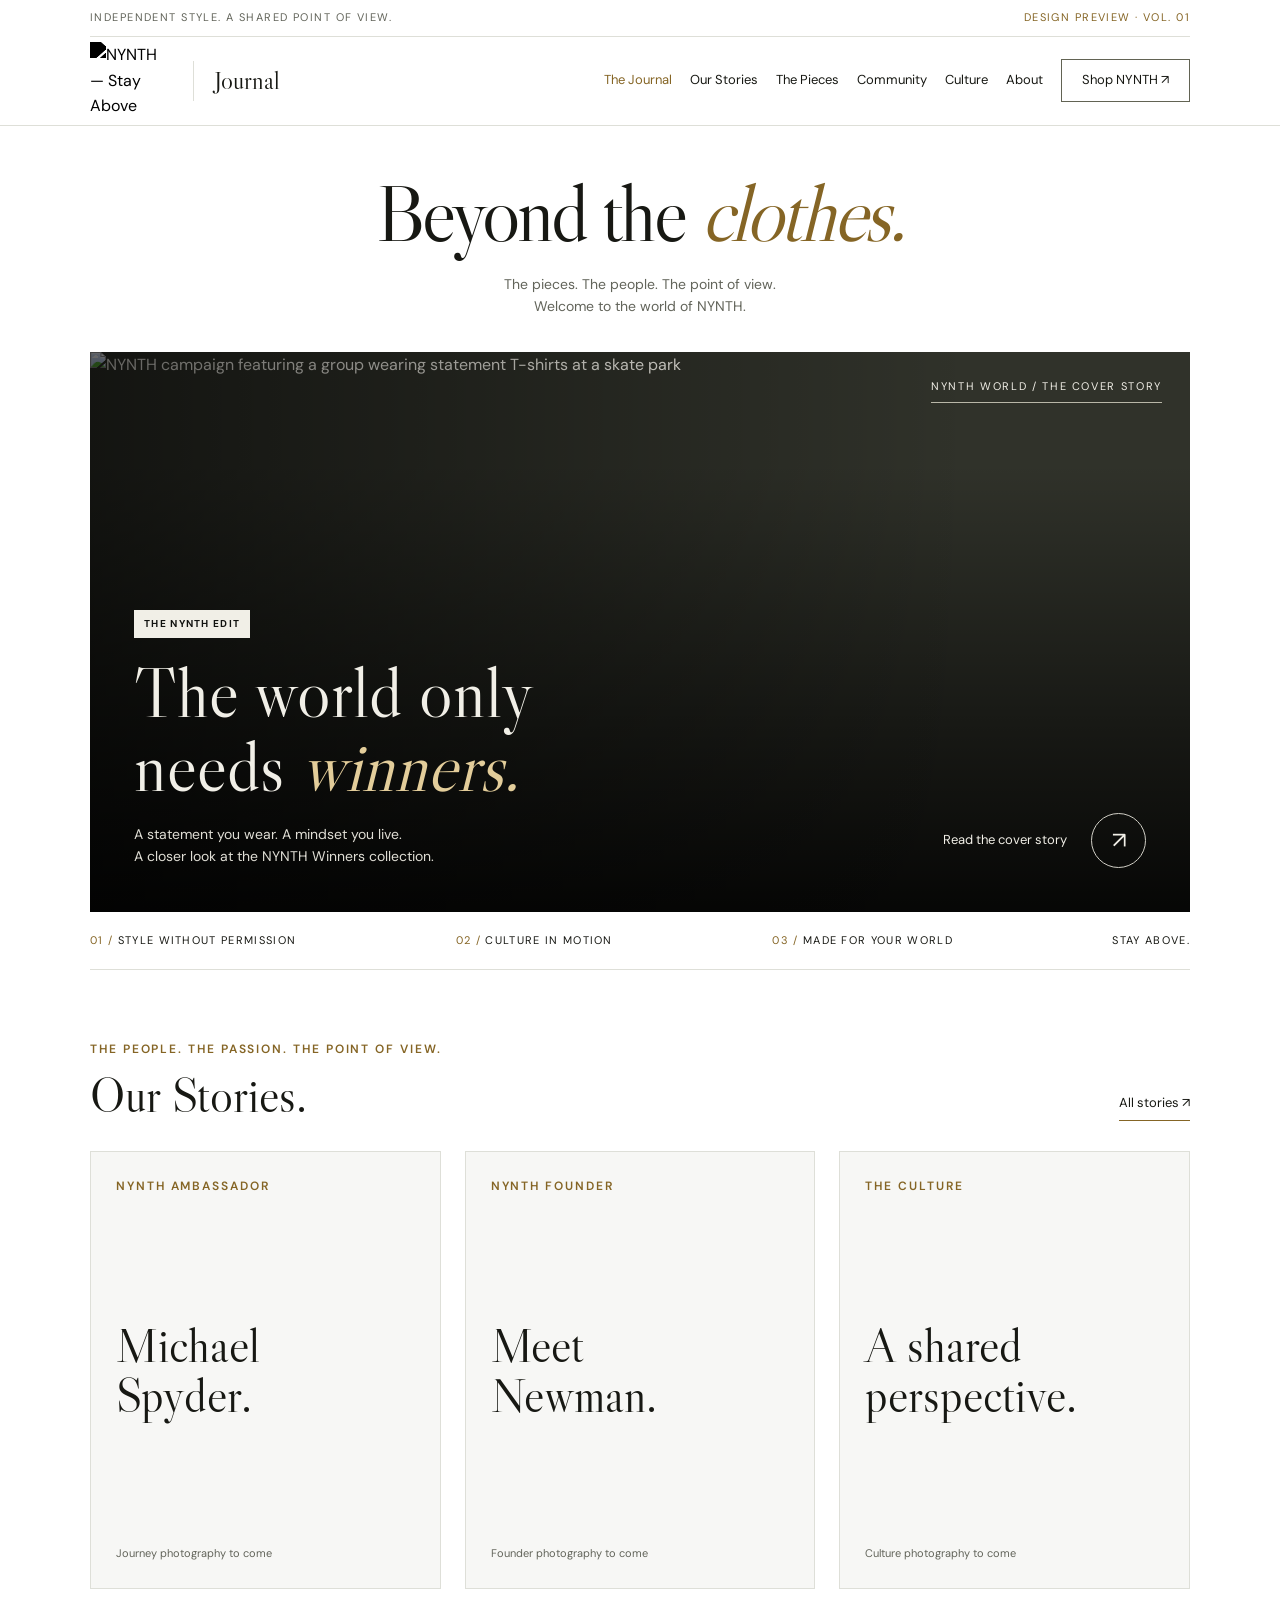
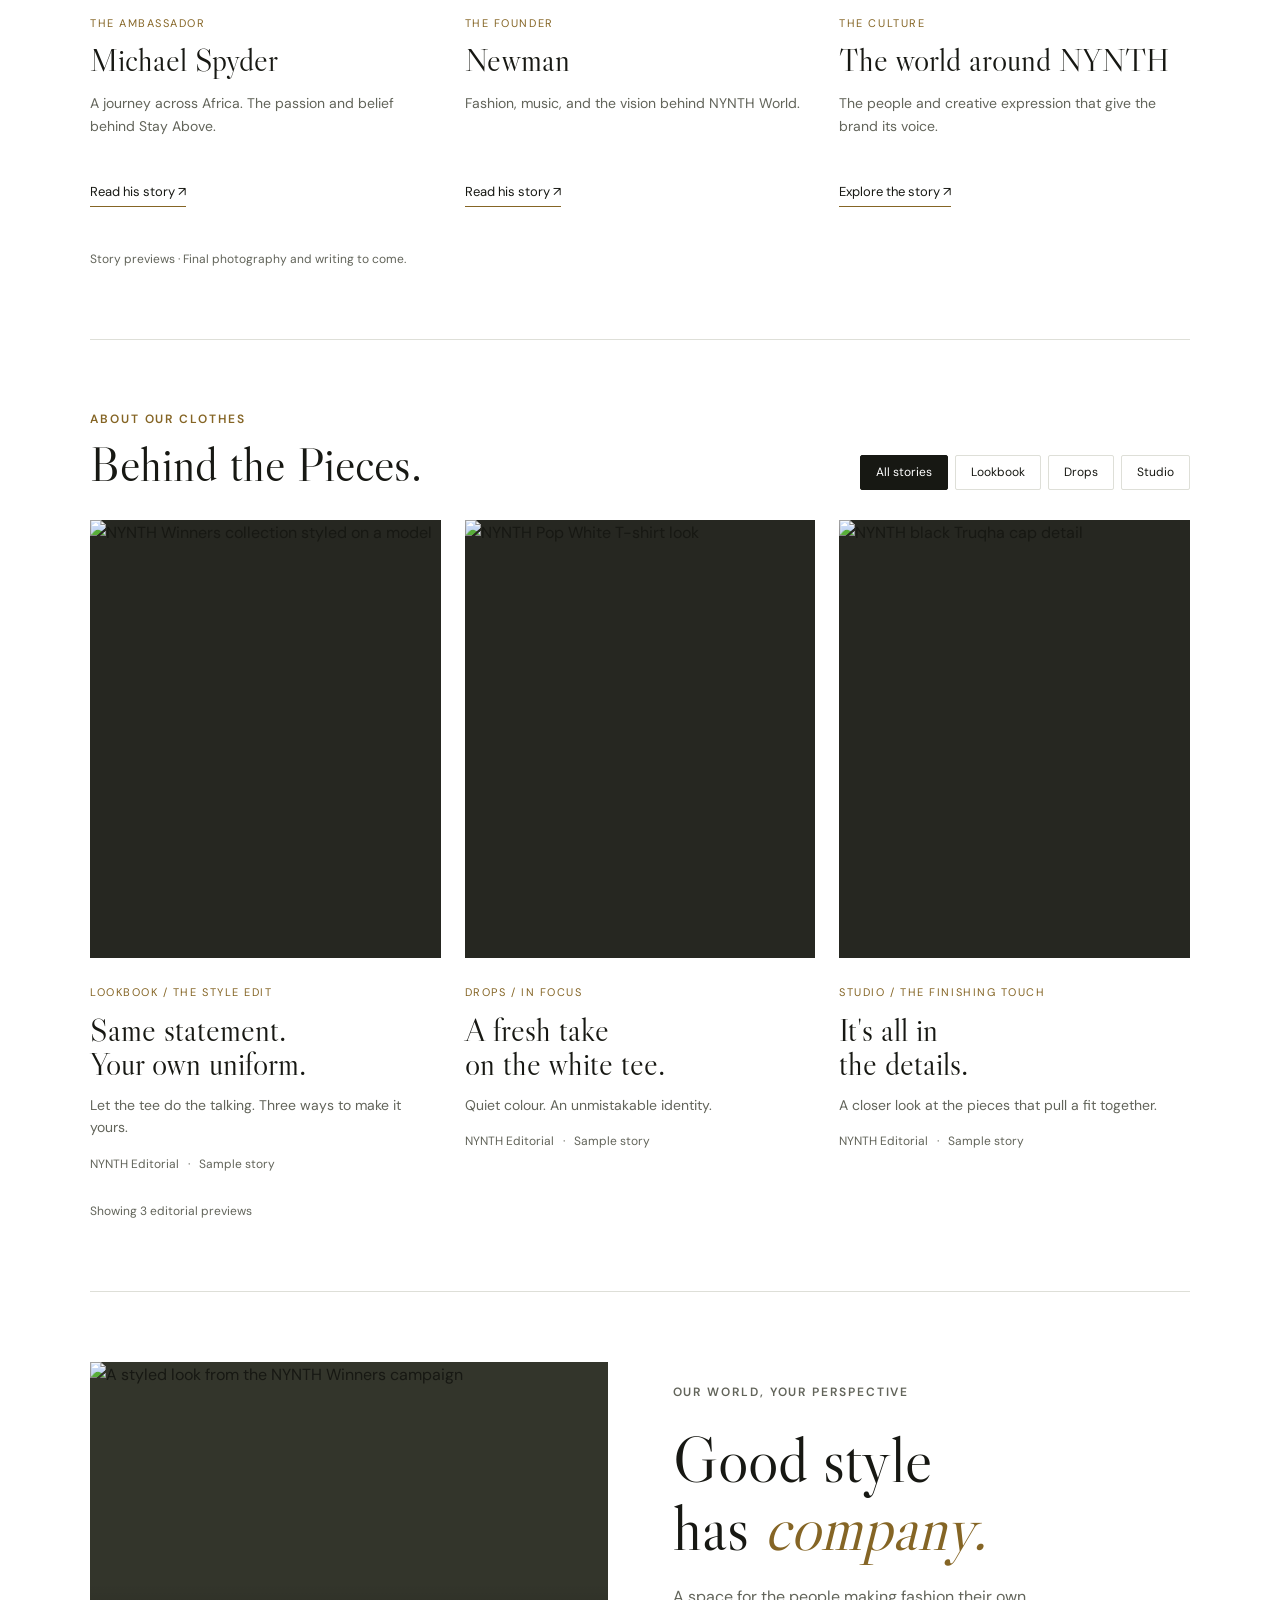
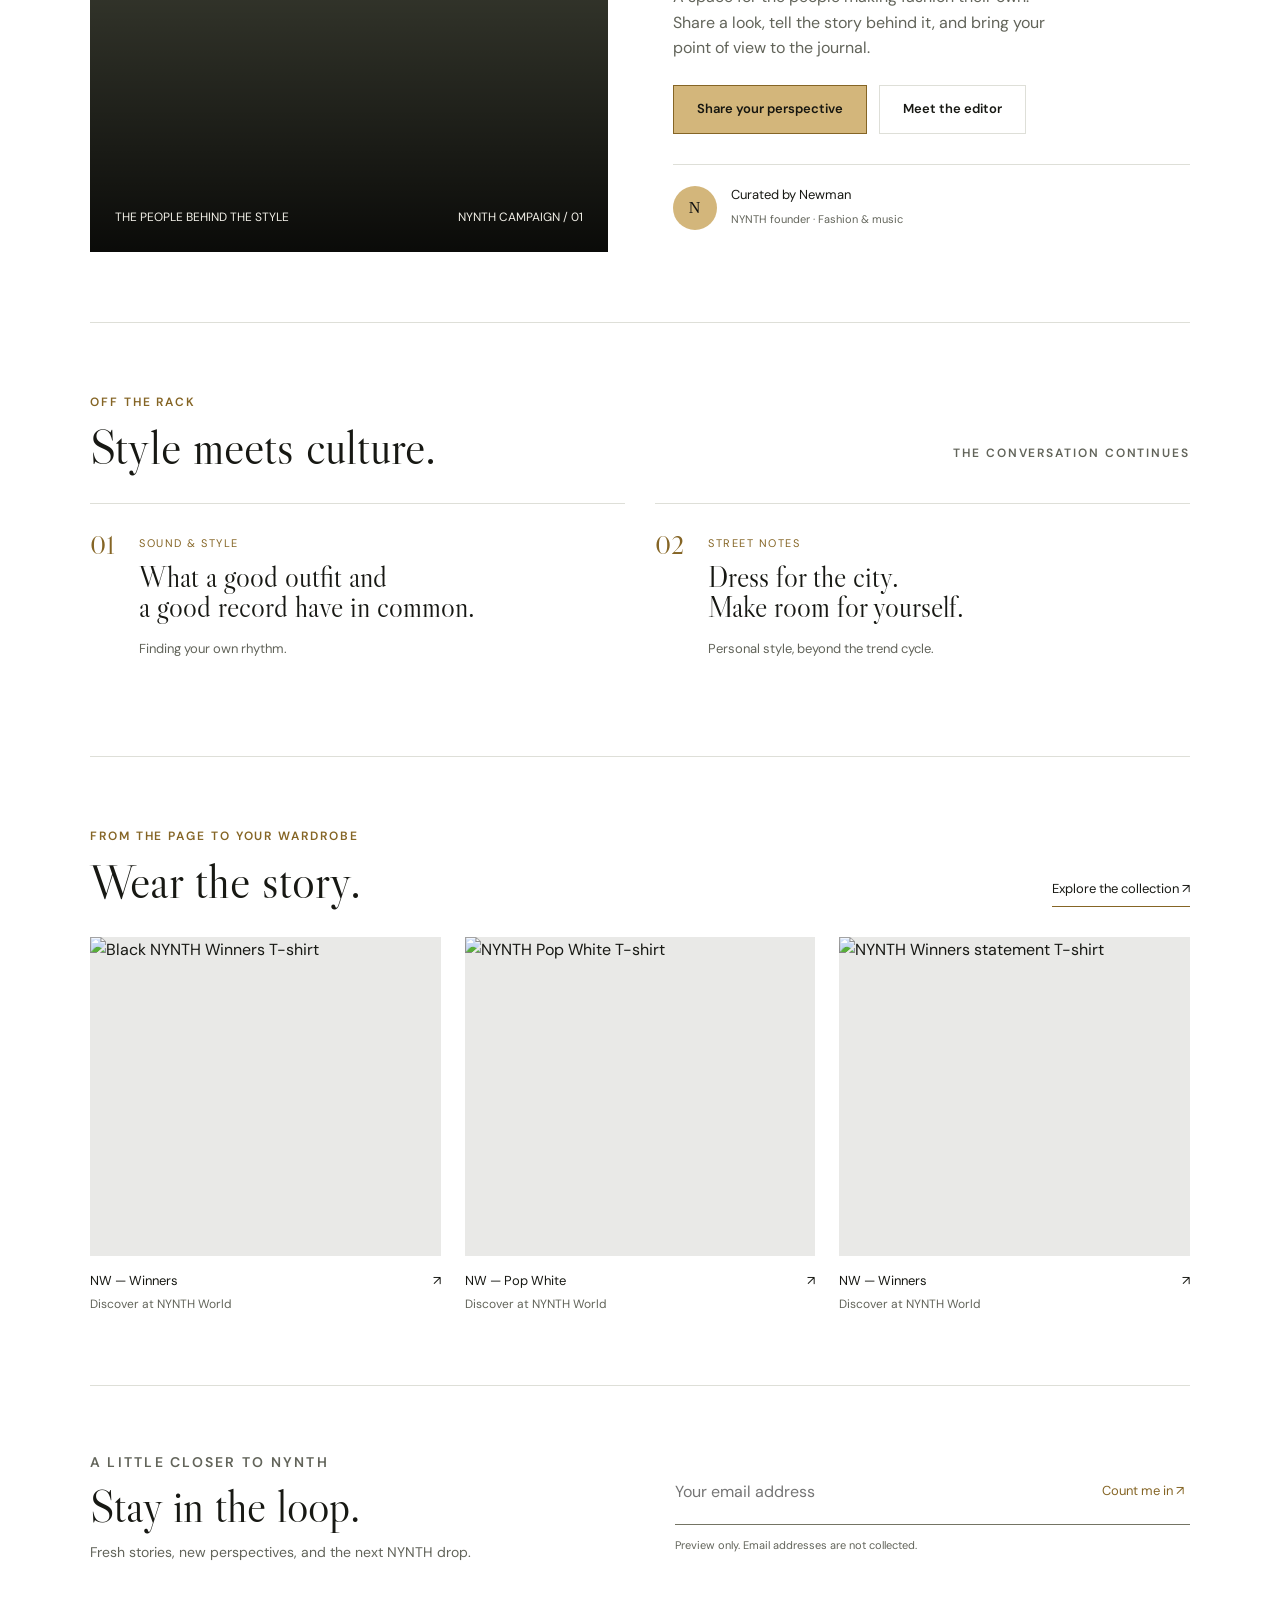
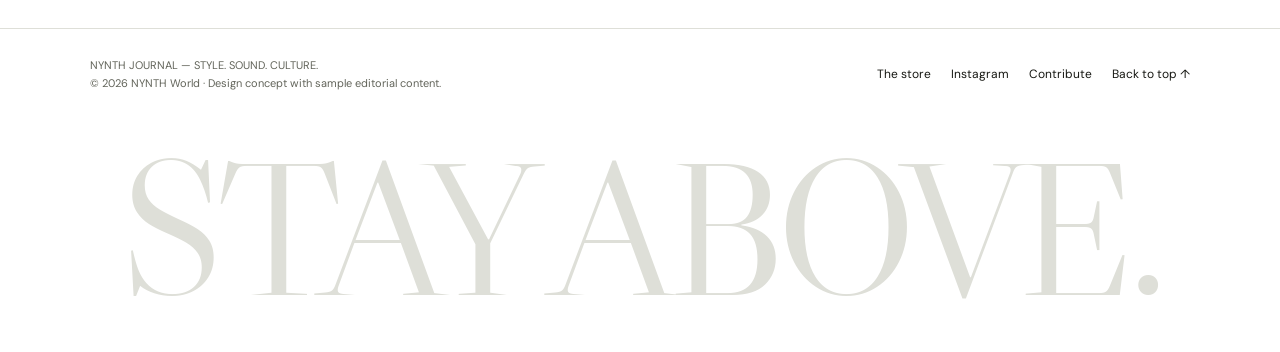
==== commit 81bfff24: "Group people in Our Stories and clothing articles in Behind the Pieces" ====
--- a/index.html
+++ b/index.html
@@ -32,17 +32,38 @@
 .stories{grid-template-columns:1fr;gap:32px}
 .card h3,.card:first-child h3{font-size:32px}
 }
+
+/* People and culture stories, separate from the clothing journal. */
+.story-controls{display:flex;align-items:center;gap:12px}
+.story-controls button{border:1px solid var(--line);border-radius:50%;width:40px;height:40px;font-size:20px}
+.story-controls button:disabled{opacity:.35;cursor:default}
+.people-stories{display:grid;grid-auto-flow:column;grid-auto-columns:calc((100% - 48px)/3);gap:24px;overflow-x:auto;scroll-snap-type:x mandatory;scroll-behavior:smooth;padding-bottom:18px}
+.person-story{scroll-snap-align:start;min-width:0}
+.person-cover{aspect-ratio:4/5;background:var(--panel);border:1px solid var(--line);padding:25px;display:flex;flex-direction:column;justify-content:space-between;margin-bottom:20px}
+.person-cover .eyebrow{color:var(--gold)}
+.person-cover strong{font:48px/1.05 'Libre Caslon Display',serif;font-weight:400}
+.photo-note{font-size:11px;color:var(--muted)}
+.person-story h3{font-size:32px;margin:10px 0 14px}
+.person-story p{font-size:14px;line-height:1.6;color:var(--muted);min-height:68px;margin-bottom:18px}
+@media(min-width:901px){.story-controls button{display:none}.nav{gap:18px}}
+@media(max-width:900px){.people-stories{grid-auto-columns:calc((100% - 24px)/2)}.nav{gap:12px;font-size:12px}}
+@media(max-width:640px){.people-stories{grid-auto-columns:85%;gap:16px}.story-controls{margin-top:20px}.person-cover strong{font-size:44px}.person-story p{min-height:0}}
+@media(prefers-reduced-motion:reduce){.people-stories{scroll-behavior:auto}}
 </style>
 </head>
 <body>
 <a class="skip" href="#main">Skip to stories</a>
 <div class="wrap topline"><span>Independent style. A shared point of view.</span><span>Design preview · Vol. 01</span></div>
-<header><div class="wrap header"><a class="brand" href="#main" aria-label="NYNTH Journal home"><img src="https://www.nynthworld.com/assets/nynth-logo-BCCfQr9n.png" alt="NYNTH — Stay Above"><span>Journal</span></a><button class="menu-btn" aria-expanded="false" aria-controls="navigation">Menu</button><nav id="navigation" class="nav" aria-label="Main navigation"><a class="active" href="#latest">The Journal</a><a href="/stories.html">Stories</a><a href="#community">Community</a><a href="#culture">Culture</a><a href="#about">About</a><a class="shop-link" href="https://www.nynthworld.com/shop" target="_blank" rel="noopener">Shop NYNTH ↗</a></nav></div></header>
+<header><div class="wrap header"><a class="brand" href="#main" aria-label="NYNTH Journal home"><img src="https://www.nynthworld.com/assets/nynth-logo-BCCfQr9n.png" alt="NYNTH — Stay Above"><span>Journal</span></a><button class="menu-btn" aria-expanded="false" aria-controls="navigation">Menu</button><nav id="navigation" class="nav" aria-label="Main navigation"><a class="active" href="#latest">The Journal</a><a href="#our-stories">Our Stories</a><a href="#latest">The Pieces</a><a href="#community">Community</a><a href="#culture">Culture</a><a href="#about">About</a><a class="shop-link" href="https://www.nynthworld.com/shop" target="_blank" rel="noopener">Shop NYNTH ↗</a></nav></div></header>
 <main id="main" class="wrap">
 <section class="masthead"><h1>Beyond the <em>clothes.</em></h1><p>The pieces. The people. The point of view.<br>Welcome to the world of NYNTH.</p></section>
 <section class="hero" aria-labelledby="hero-title"><img fetchpriority="high" src="https://res.cloudinary.com/dqouigbvm/image/upload/f_auto,q_auto,w_2000/v1790062933/dhqkyrnzt5334bzekhev.jpg" alt="NYNTH campaign featuring a group wearing statement T-shirts at a skate park"><span class="hero-label">NYNTH WORLD / THE COVER STORY</span><div class="hero-content"><div><span class="pill">The NYNTH edit</span><h2 id="hero-title">The world only<br>needs <em>winners.</em></h2><p>A statement you wear. A mindset you live.<br>A closer look at the NYNTH Winners collection.</p></div><button class="read-button" data-story="winners">Read the cover story <span class="circle" aria-hidden="true">↗</span></button></div></section>
 <div class="ticker"><span><b>01 /</b> Style without permission</span><span><b>02 /</b> Culture in motion</span><span><b>03 /</b> Made for your world</span><span>Stay above.</span></div>
-<section class="section" aria-labelledby="spyder-preview-title"><div class="section-head"><div><p class="eyebrow gold">NYNTH ambassador / New in Stories</p><h2 id="spyder-preview-title">Michael Spyder.<br>A journey across Africa.</h2></div><a class="text-link" href="/story.html?id=michael-spyder">Explore the story preview ↗</a></div><p class="muted">Passion. Strength. Belief. The story behind Stay Above.</p></section><section class="section" id="latest"><div class="section-head"><div><p class="eyebrow gold">Fresh perspectives</p><h2>From the journal.</h2></div><div class="filters" role="group" aria-label="Filter stories"><button aria-pressed="true" data-filter="all">All stories</button><button aria-pressed="false" data-filter="Lookbook">Lookbook</button><button aria-pressed="false" data-filter="Drops">Drops</button><button aria-pressed="false" data-filter="Studio">Studio</button></div></div><div class="stories" id="stories">
+<section class="section" id="our-stories" aria-labelledby="our-stories-title"><div class="section-head"><div><p class="eyebrow gold">The people. The passion. The point of view.</p><h2 id="our-stories-title">Our Stories.</h2></div><div class="story-controls"><button class="story-prev" aria-label="Previous stories">←</button><button class="story-next" aria-label="Next stories">→</button><a class="text-link" href="/stories.html">All stories ↗</a></div></div><div class="people-stories" tabindex="0" role="region" aria-label="NYNTH people and culture stories">
+<a class="person-story" href="/story.html?id=michael-spyder"><div class="person-cover"><span class="eyebrow">NYNTH AMBASSADOR</span><strong>Michael<br>Spyder.</strong><span class="photo-note">Journey photography to come</span></div><span class="category">The ambassador</span><h3>Michael Spyder</h3><p>A journey across Africa. The passion and belief behind Stay Above.</p><span class="text-link">Read his story ↗</span></a>
+<a class="person-story" href="/story.html?id=newman"><div class="person-cover"><span class="eyebrow">NYNTH FOUNDER</span><strong>Meet<br>Newman.</strong><span class="photo-note">Founder photography to come</span></div><span class="category">The founder</span><h3>Newman</h3><p>Fashion, music, and the vision behind NYNTH World.</p><span class="text-link">Read his story ↗</span></a>
+<a class="person-story" href="/story.html?id=culture"><div class="person-cover"><span class="eyebrow">THE CULTURE</span><strong>A shared<br>perspective.</strong><span class="photo-note">Culture photography to come</span></div><span class="category">The culture</span><h3>The world around NYNTH</h3><p>The people and creative expression that give the brand its voice.</p><span class="text-link">Explore the story ↗</span></a>
+</div><p class="section-foot">Story previews · Final photography and writing to come.</p></section><section class="section" id="latest"><div class="section-head"><div><p class="eyebrow gold">About our clothes</p><h2>Behind the Pieces.</h2></div><div class="filters" role="group" aria-label="Filter stories"><button aria-pressed="true" data-filter="all">All stories</button><button aria-pressed="false" data-filter="Lookbook">Lookbook</button><button aria-pressed="false" data-filter="Drops">Drops</button><button aria-pressed="false" data-filter="Studio">Studio</button></div></div><div class="stories" id="stories">
 <button class="card" data-category="Lookbook" data-story="uniform"><div class="photo"><img loading="lazy" src="https://res.cloudinary.com/dqouigbvm/image/upload/f_auto,q_auto,w_800/v1784496152/xrrdqjclbt7azmjvc6c7.jpg" alt="NYNTH Winners collection styled on a model"></div><span class="category">Lookbook / The style edit</span><h3>Same statement.<br>Your own uniform.</h3><p>Let the tee do the talking. Three ways to make it yours.</p><div class="meta">NYNTH Editorial &nbsp; · &nbsp; Sample story</div></button>
 <button class="card" data-category="Drops" data-story="white"><div class="photo"><img loading="lazy" src="https://res.cloudinary.com/dqouigbvm/image/upload/f_auto,q_auto,w_800/v1790062118/ib9s1oh4rt2dotaxpn7z.jpg" alt="NYNTH Pop White T-shirt look"></div><span class="category">Drops / In focus</span><h3>A fresh take<br>on the white tee.</h3><p>Quiet colour. An unmistakable identity.</p><div class="meta">NYNTH Editorial &nbsp; · &nbsp; Sample story</div></button>
 <button class="card" data-category="Studio" data-story="details"><div class="photo"><img loading="lazy" src="https://res.cloudinary.com/dqouigbvm/image/upload/f_auto,q_auto,w_800/v1775059396/y2wbramtww8ha9wrndri.jpg" alt="NYNTH black Truqha cap detail"></div><span class="category">Studio / The finishing touch</span><h3>It's all in<br>the details.</h3><p>A closer look at the pieces that pull a fit together.</p><div class="meta">NYNTH Editorial &nbsp; · &nbsp; Sample story</div></button>
@@ -72,5 +93,12 @@
 document.querySelector('#newsletter').addEventListener('submit',e=>{e.preventDefault();document.querySelector('#newsletter-status').textContent='Thanks for trying the preview. No email was saved or sent.';e.target.reset()});
 document.querySelector('#profile').addEventListener('click',()=>openDialog('<span class="category">The person behind NYNTH</span><h2 id="dialog-title">Meet Newman.</h2><div class="avatar">N</div><p>Musician. Fashion entrepreneur. Founder of NYNTH.</p><p>The journal brings those worlds together: the clothes, the sound, and the people making the brand their own.</p><p class="preview-label">PROFILE PREVIEW · Full biography and portrait to be added.</p><a class="btn" href="https://www.nynthworld.com/shop" target="_blank" rel="noopener">Explore his brand ↗</a>'));
 document.querySelector('#contribute').addEventListener('click',()=>{openDialog('<span class="category">The community desk</span><h2 id="dialog-title">Your perspective belongs here.</h2><p>Show us the look. Tell us the story. This preview demonstrates how a contribution could begin.</p><form id="contribution"><label for="creator-name">Your name</label><input id="creator-name" required maxlength="80" autocomplete="name"><label for="story-title">Story title</label><input id="story-title" required maxlength="140"><label for="pitch">What is your story?</label><textarea id="pitch" required maxlength="2000" placeholder="The inspiration, the outfit, the point of view…"></textarea><button class="btn" type="submit">Preview contribution</button><p class="form-note">Demo only — nothing is submitted or stored.</p></form>');document.querySelector('#contribution').addEventListener('submit',e=>{e.preventDefault();const title=document.querySelector('#story-title').value;content.innerHTML='<span class="category">Contribution preview</span><h2 id="dialog-title"></h2><p>Your draft would be reviewed by the NYNTH editorial team before publication.</p><p class="preview-label">This is a demonstration. Nothing has been sent or saved.</p>';document.querySelector('#dialog-title').textContent=title})});
+
+const peopleRail=document.querySelector('.people-stories');
+const previousStory=document.querySelector('.story-prev'),nextStory=document.querySelector('.story-next');
+function updateStoryControls(){previousStory.disabled=peopleRail.scrollLeft<2;nextStory.disabled=peopleRail.scrollLeft+peopleRail.clientWidth>=peopleRail.scrollWidth-2}
+previousStory.addEventListener('click',()=>peopleRail.scrollBy({left:-peopleRail.clientWidth*.85,behavior:matchMedia('(prefers-reduced-motion:reduce)').matches?'instant':'smooth'}));
+nextStory.addEventListener('click',()=>peopleRail.scrollBy({left:peopleRail.clientWidth*.85,behavior:matchMedia('(prefers-reduced-motion:reduce)').matches?'instant':'smooth'}));
+peopleRail.addEventListener('scroll',updateStoryControls,{passive:true});window.addEventListener('resize',updateStoryControls);updateStoryControls();
 </script>
 </body></html>
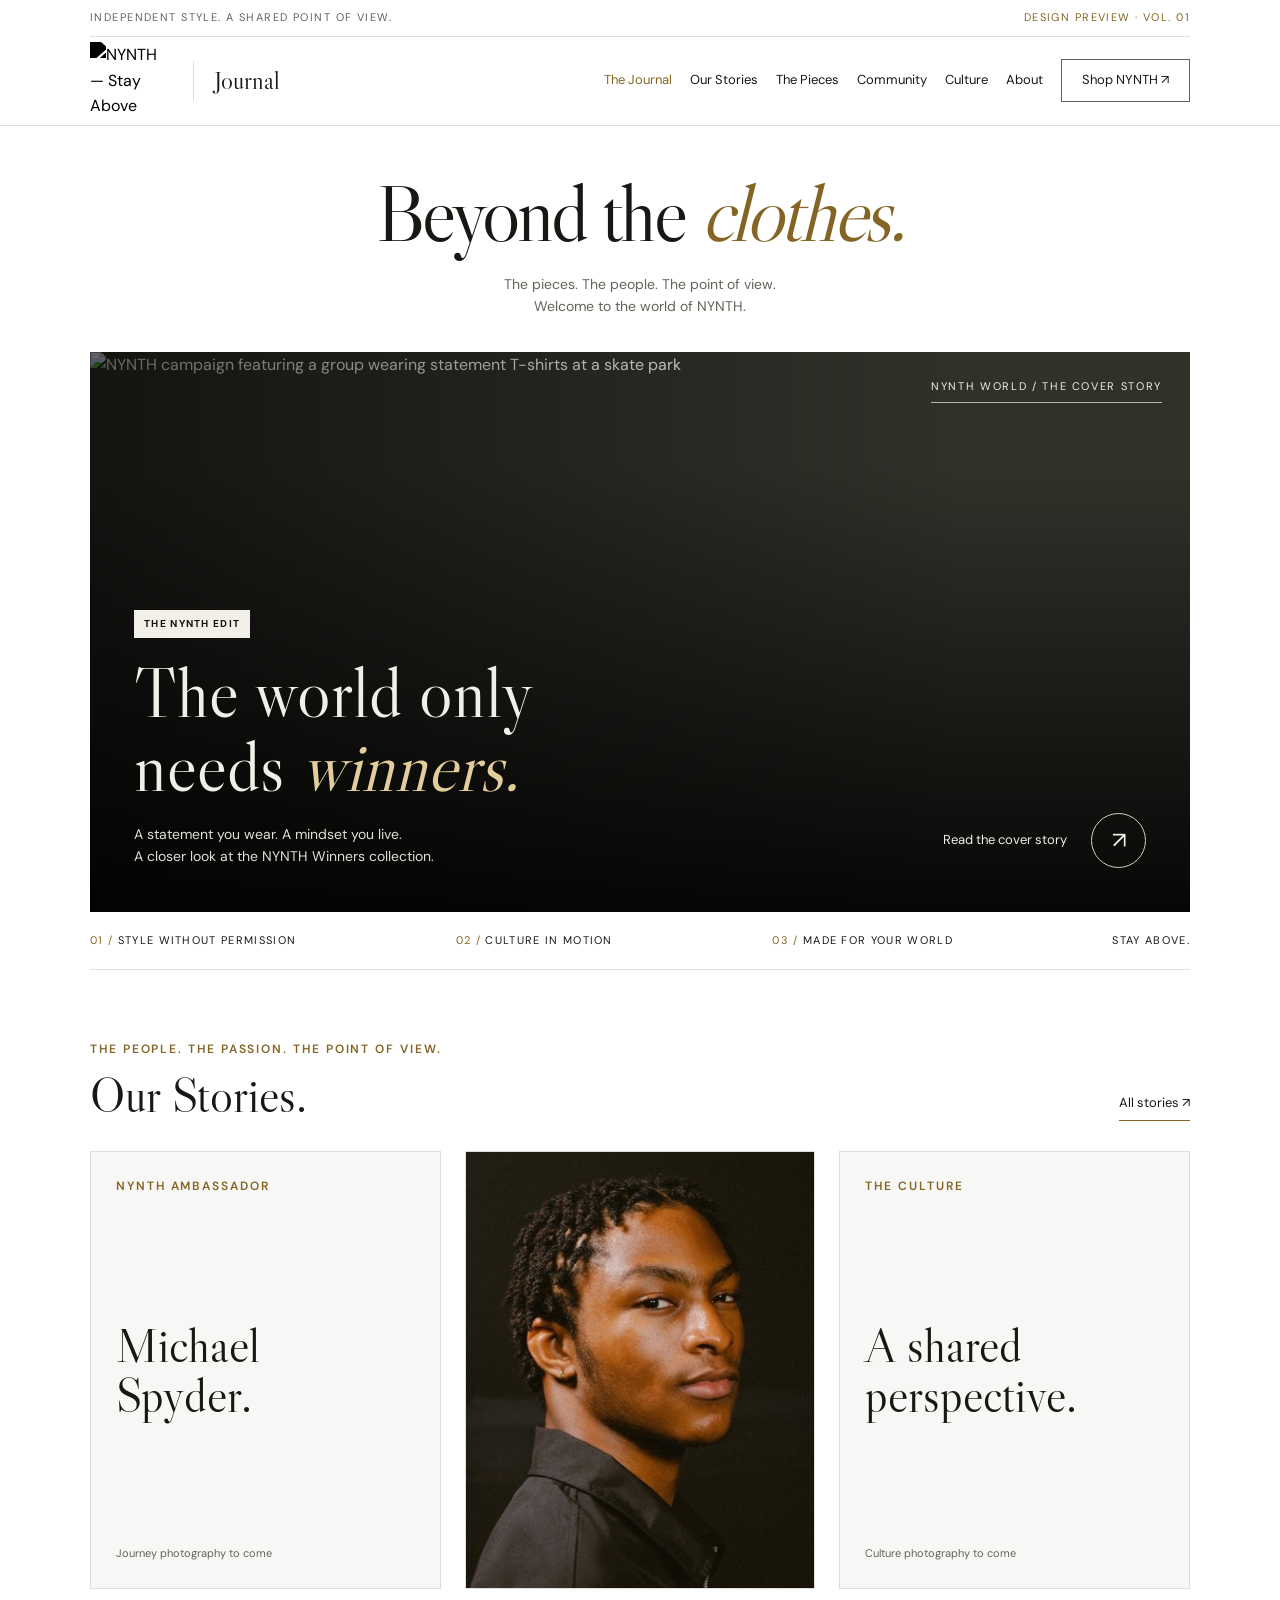
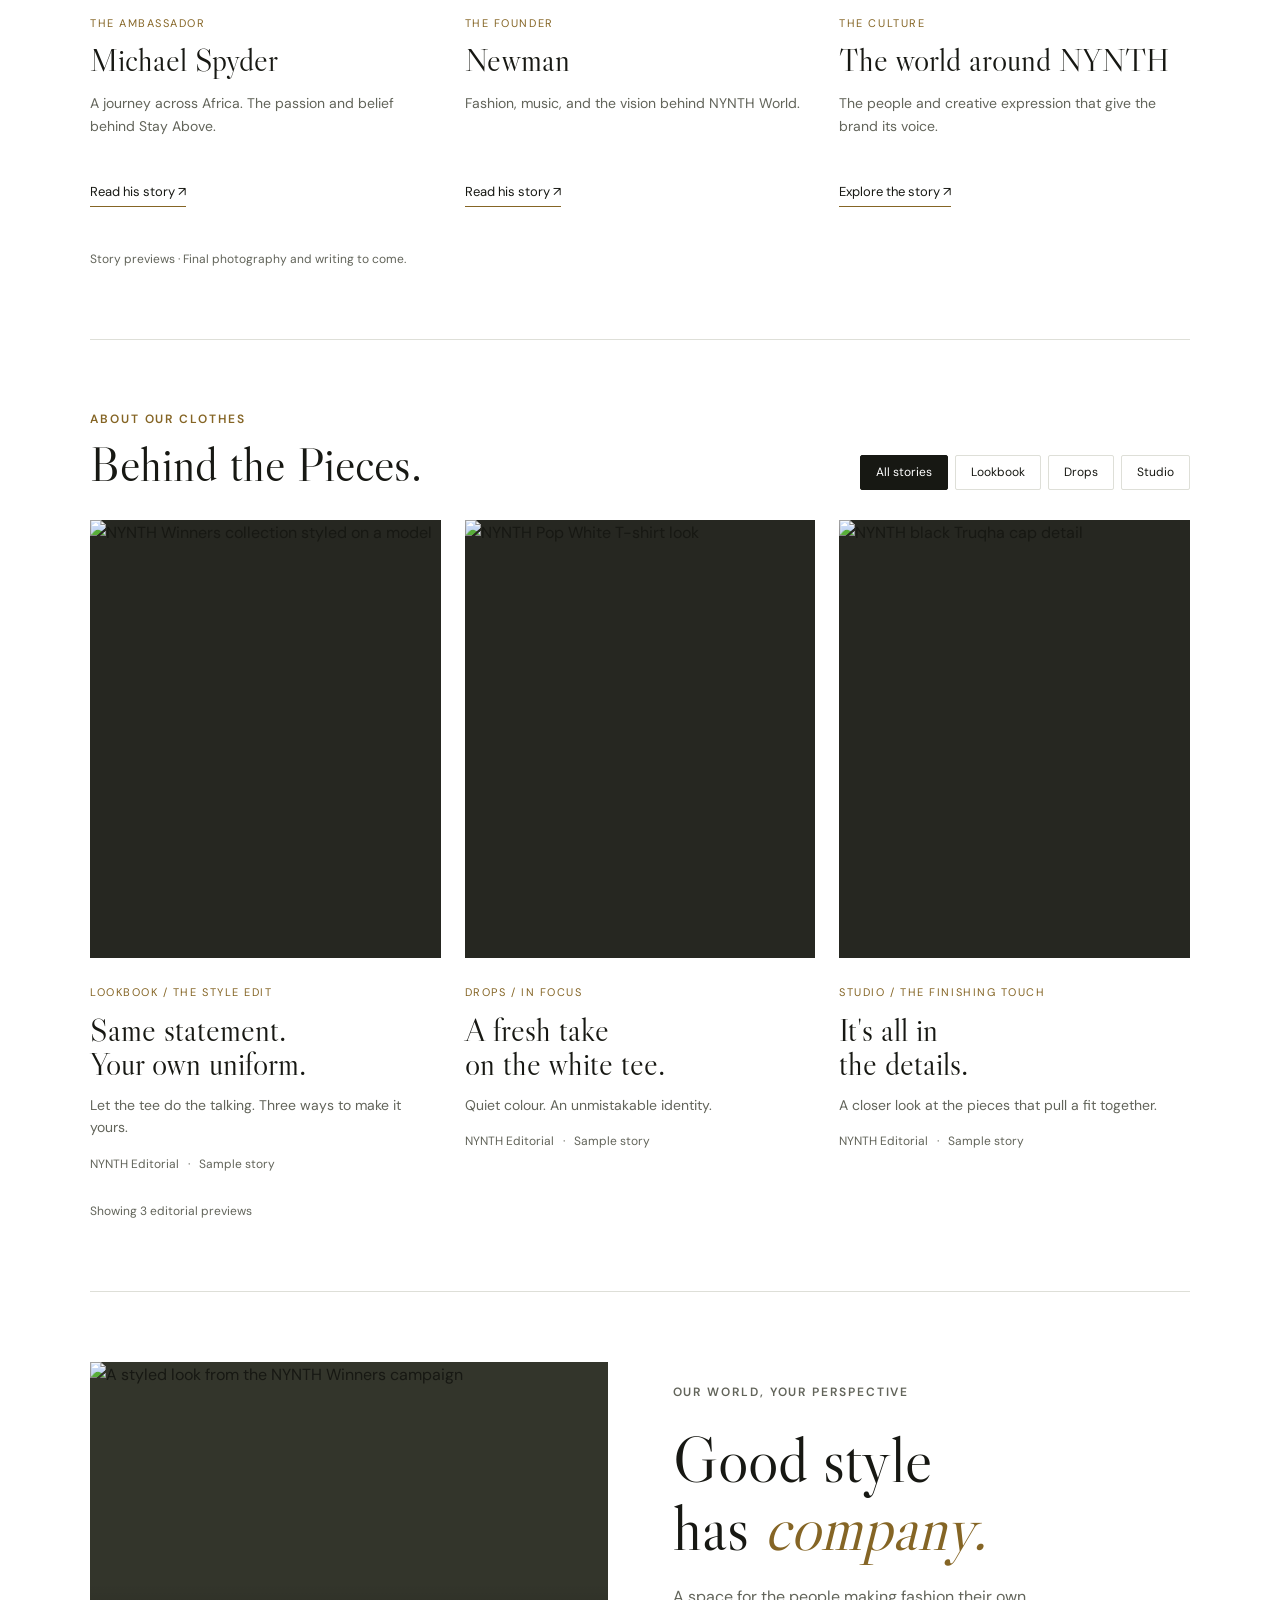
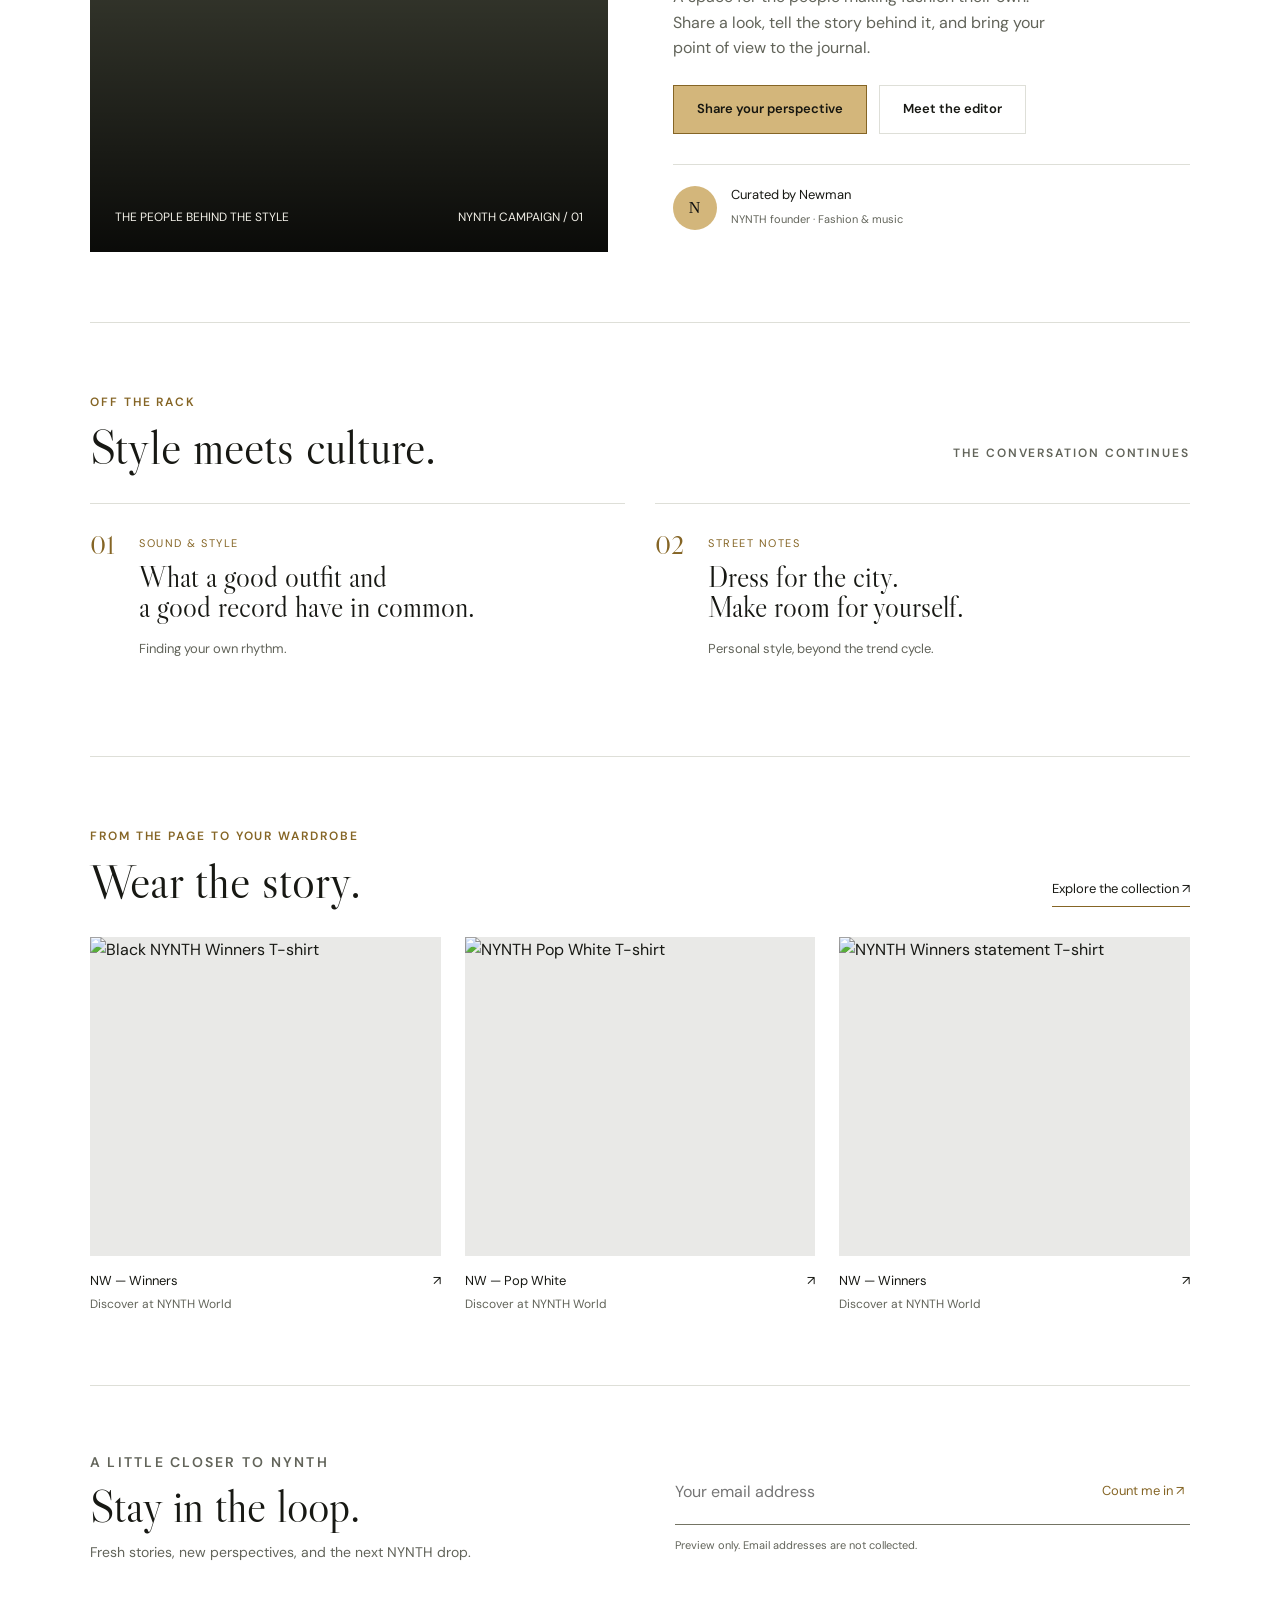
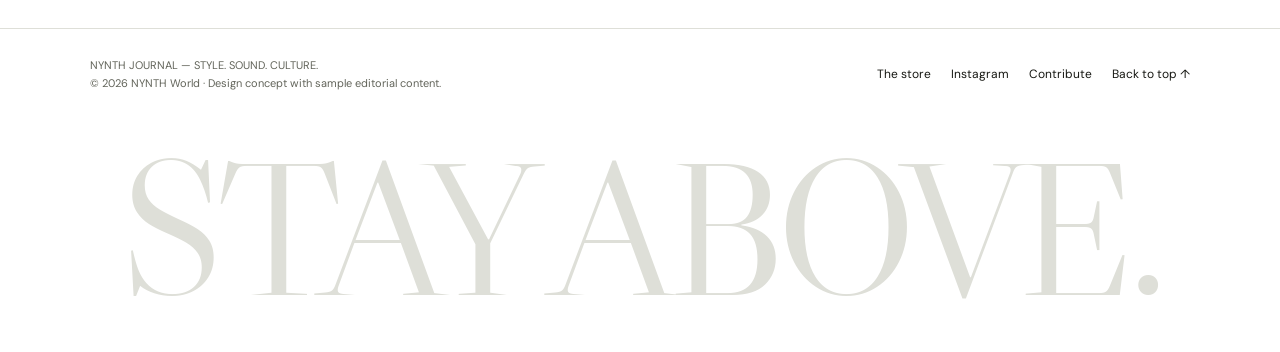
==== commit 56de95c3: "Use Newman portrait in founder story previews" ====
--- a/index.html
+++ b/index.html
@@ -50,7 +50,7 @@
 @media(max-width:640px){.people-stories{grid-auto-columns:85%;gap:16px}.story-controls{margin-top:20px}.person-cover strong{font-size:44px}.person-story p{min-height:0}}
 @media(prefers-reduced-motion:reduce){.people-stories{scroll-behavior:auto}}
 </style>
-</head>
+<link rel="stylesheet" href="/newman-portrait.css"></head>
 <body>
 <a class="skip" href="#main">Skip to stories</a>
 <div class="wrap topline"><span>Independent style. A shared point of view.</span><span>Design preview · Vol. 01</span></div>
@@ -61,7 +61,7 @@
 <div class="ticker"><span><b>01 /</b> Style without permission</span><span><b>02 /</b> Culture in motion</span><span><b>03 /</b> Made for your world</span><span>Stay above.</span></div>
 <section class="section" id="our-stories" aria-labelledby="our-stories-title"><div class="section-head"><div><p class="eyebrow gold">The people. The passion. The point of view.</p><h2 id="our-stories-title">Our Stories.</h2></div><div class="story-controls"><button class="story-prev" aria-label="Previous stories">←</button><button class="story-next" aria-label="Next stories">→</button><a class="text-link" href="/stories.html">All stories ↗</a></div></div><div class="people-stories" tabindex="0" role="region" aria-label="NYNTH people and culture stories">
 <a class="person-story" href="/story.html?id=michael-spyder"><div class="person-cover"><span class="eyebrow">NYNTH AMBASSADOR</span><strong>Michael<br>Spyder.</strong><span class="photo-note">Journey photography to come</span></div><span class="category">The ambassador</span><h3>Michael Spyder</h3><p>A journey across Africa. The passion and belief behind Stay Above.</p><span class="text-link">Read his story ↗</span></a>
-<a class="person-story" href="/story.html?id=newman"><div class="person-cover"><span class="eyebrow">NYNTH FOUNDER</span><strong>Meet<br>Newman.</strong><span class="photo-note">Founder photography to come</span></div><span class="category">The founder</span><h3>Newman</h3><p>Fashion, music, and the vision behind NYNTH World.</p><span class="text-link">Read his story ↗</span></a>
+<a class="person-story" href="/story.html?id=newman"><div class="person-cover newman-portrait" role="img" aria-label="Portrait of Newman, NYNTH founder"></div><span class="category">The founder</span><h3>Newman</h3><p>Fashion, music, and the vision behind NYNTH World.</p><span class="text-link">Read his story ↗</span></a>
 <a class="person-story" href="/story.html?id=culture"><div class="person-cover"><span class="eyebrow">THE CULTURE</span><strong>A shared<br>perspective.</strong><span class="photo-note">Culture photography to come</span></div><span class="category">The culture</span><h3>The world around NYNTH</h3><p>The people and creative expression that give the brand its voice.</p><span class="text-link">Explore the story ↗</span></a>
 </div><p class="section-foot">Story previews · Final photography and writing to come.</p></section><section class="section" id="latest"><div class="section-head"><div><p class="eyebrow gold">About our clothes</p><h2>Behind the Pieces.</h2></div><div class="filters" role="group" aria-label="Filter stories"><button aria-pressed="true" data-filter="all">All stories</button><button aria-pressed="false" data-filter="Lookbook">Lookbook</button><button aria-pressed="false" data-filter="Drops">Drops</button><button aria-pressed="false" data-filter="Studio">Studio</button></div></div><div class="stories" id="stories">
 <button class="card" data-category="Lookbook" data-story="uniform"><div class="photo"><img loading="lazy" src="https://res.cloudinary.com/dqouigbvm/image/upload/f_auto,q_auto,w_800/v1784496152/xrrdqjclbt7azmjvc6c7.jpg" alt="NYNTH Winners collection styled on a model"></div><span class="category">Lookbook / The style edit</span><h3>Same statement.<br>Your own uniform.</h3><p>Let the tee do the talking. Three ways to make it yours.</p><div class="meta">NYNTH Editorial &nbsp; · &nbsp; Sample story</div></button>
--- a/newman-portrait.css
+++ b/newman-portrait.css
@@ -0,0 +1,2 @@
+/* Original supplied screenshot, framed to show only Newman's portrait. */
+.newman-portrait{background-image:url("[data-uri]");background-repeat:no-repeat;background-size:auto 287%;background-position:50% 29.3%;background-color:#171813;padding:0!important}.story-banner.newman-portrait{display:block;width:min(650px,90%);height:auto;aspect-ratio:1;margin:0 auto;background-size:auto 287%}
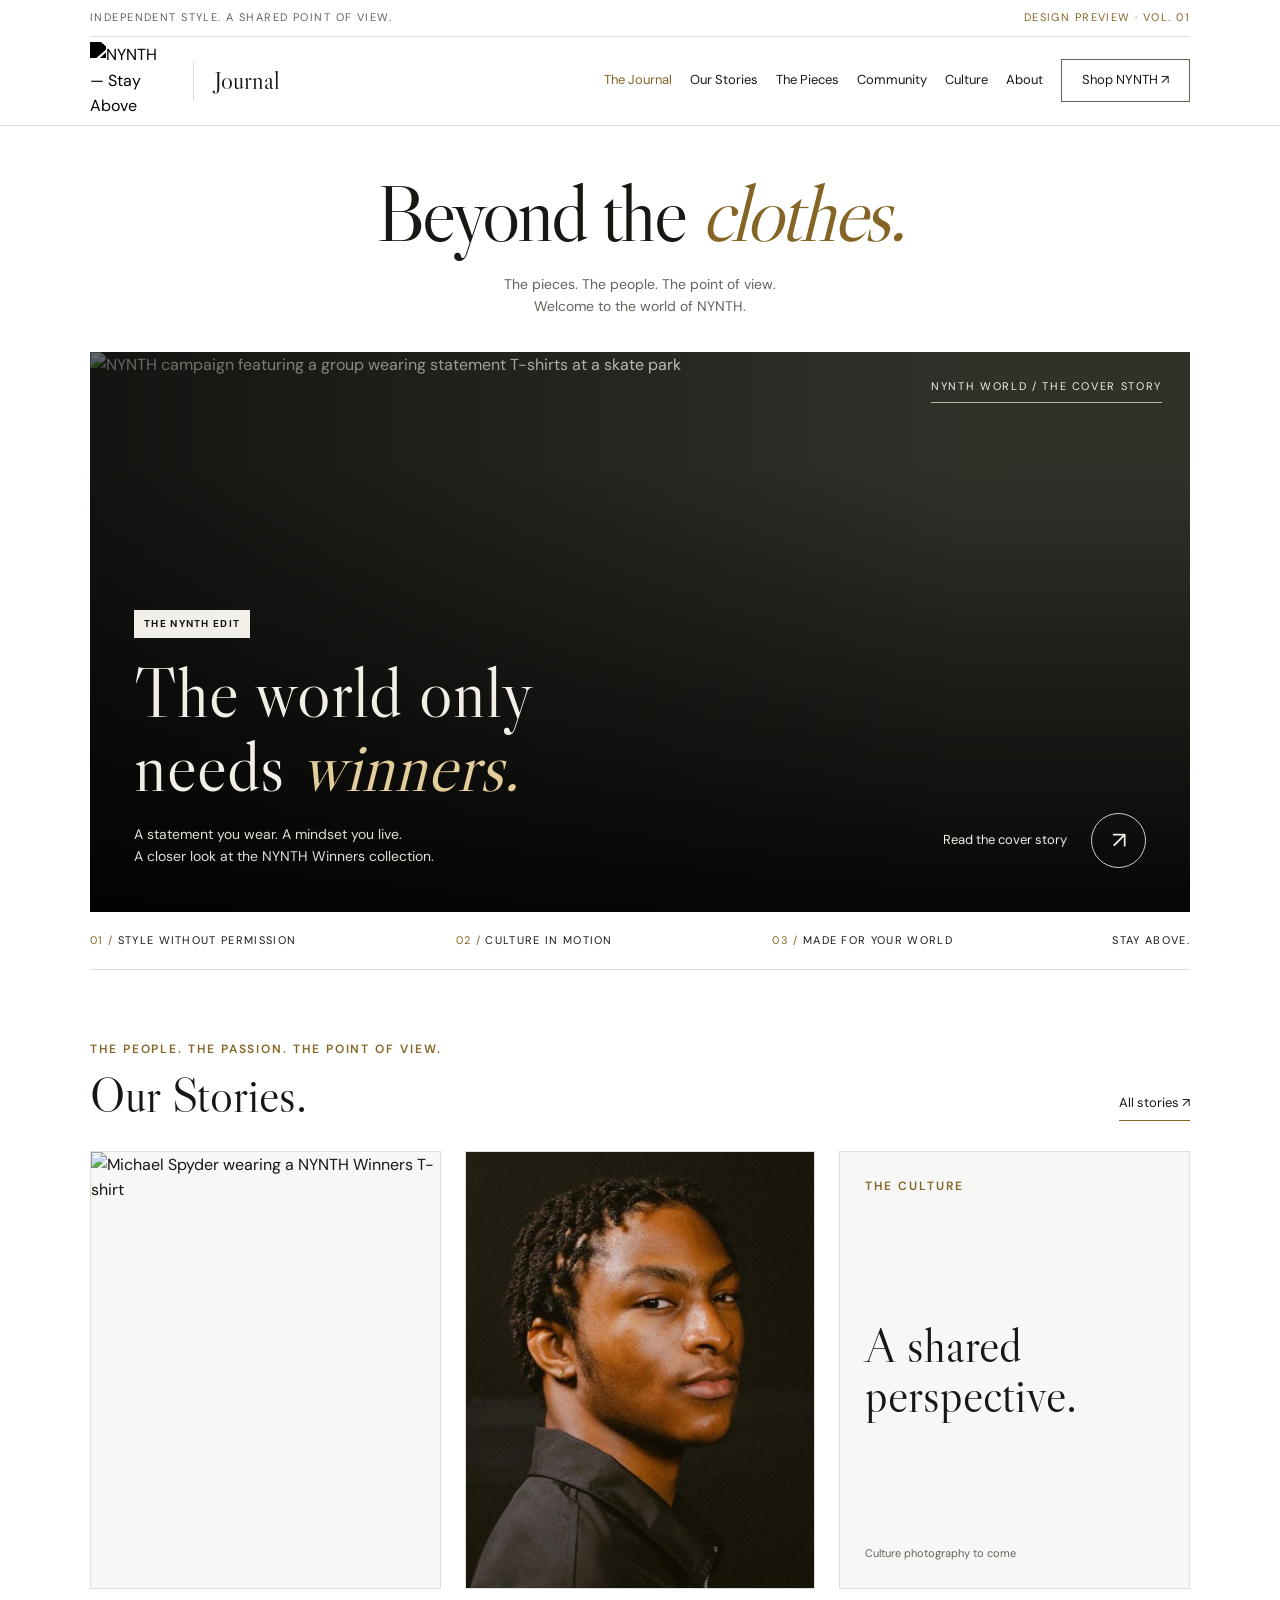
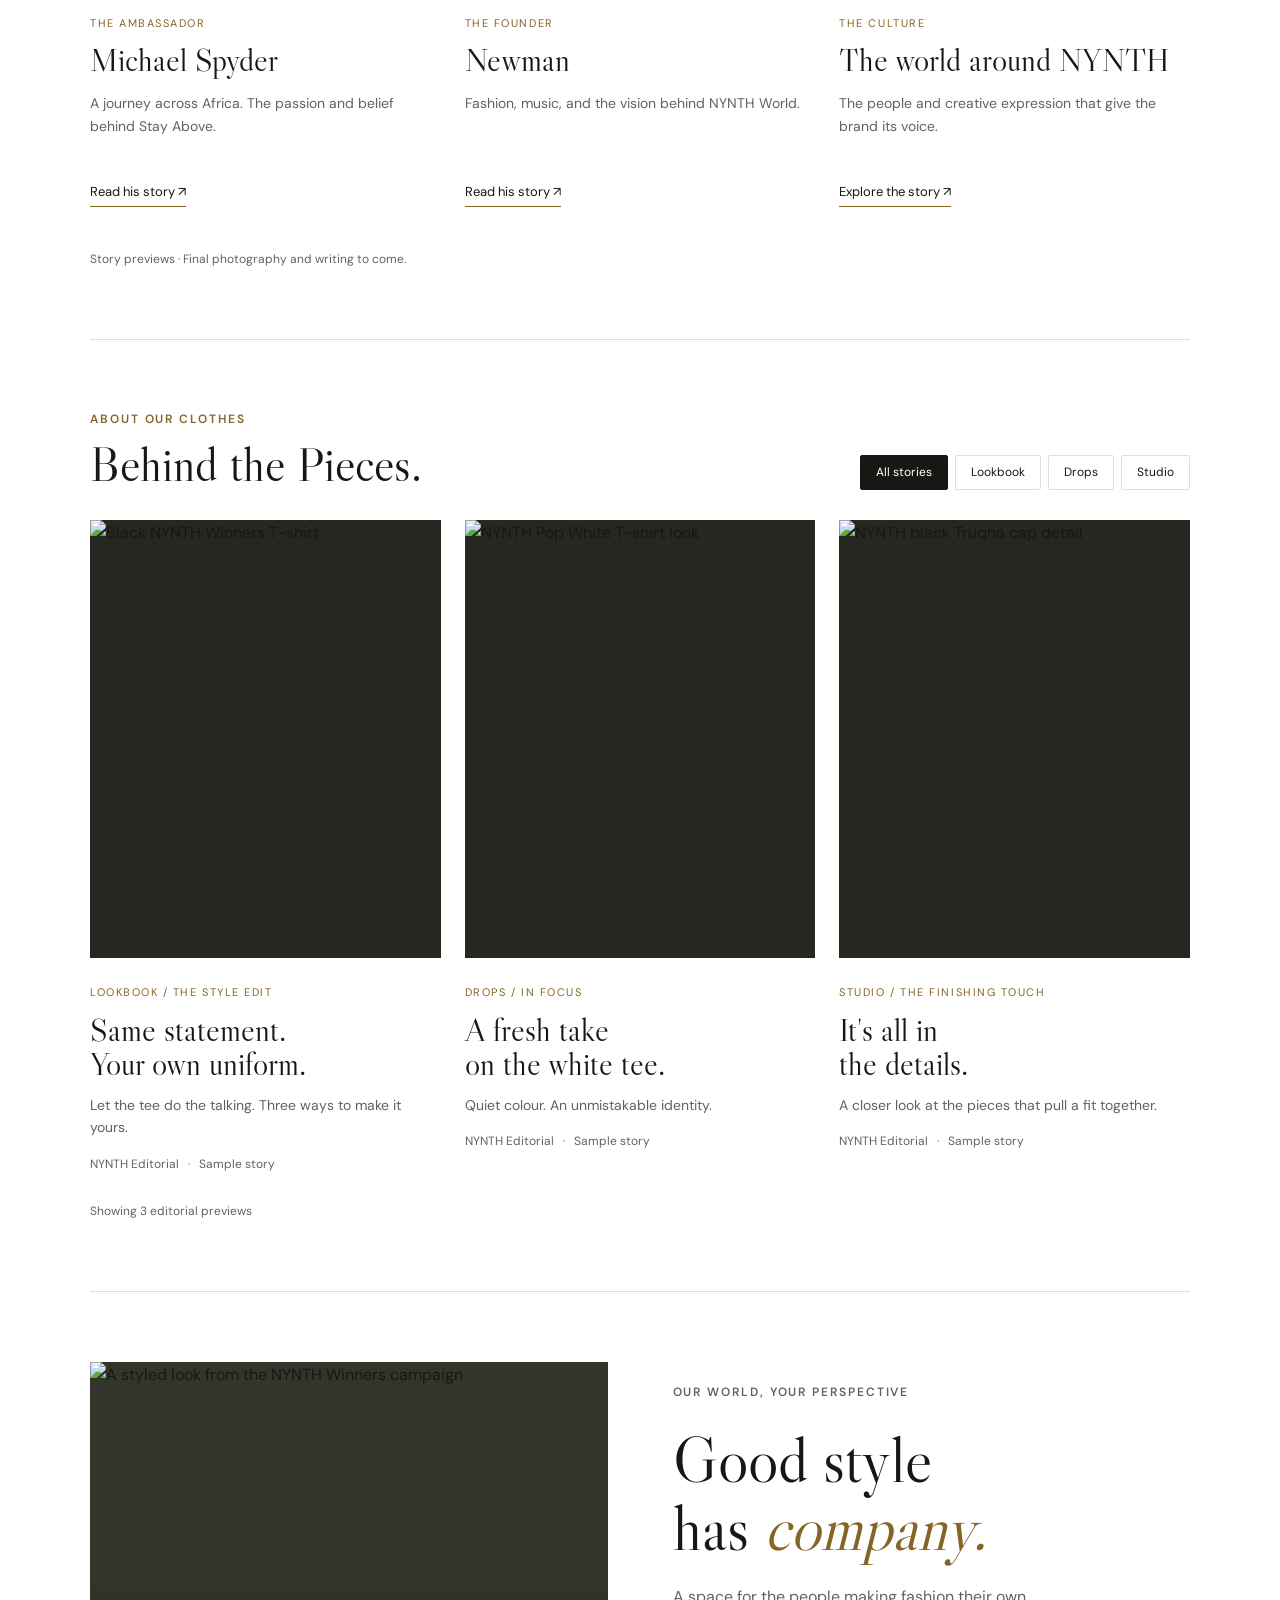
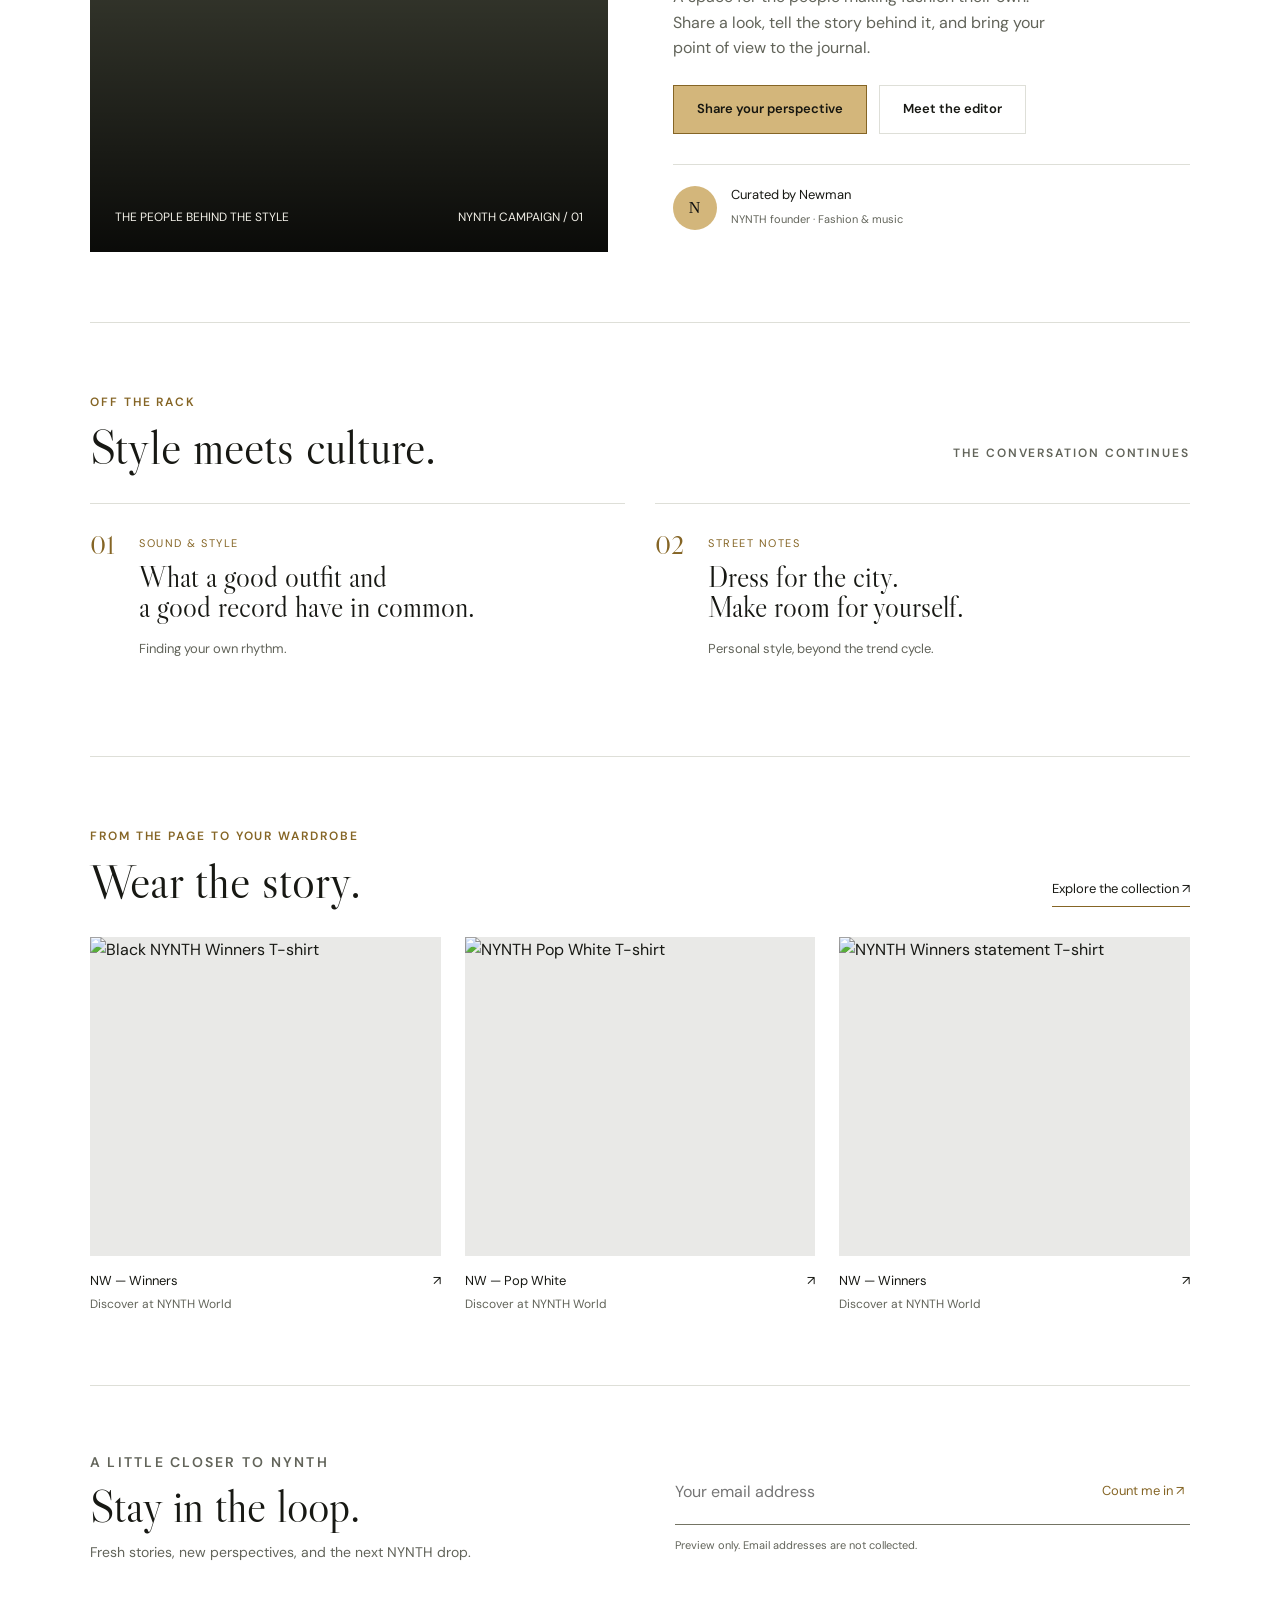
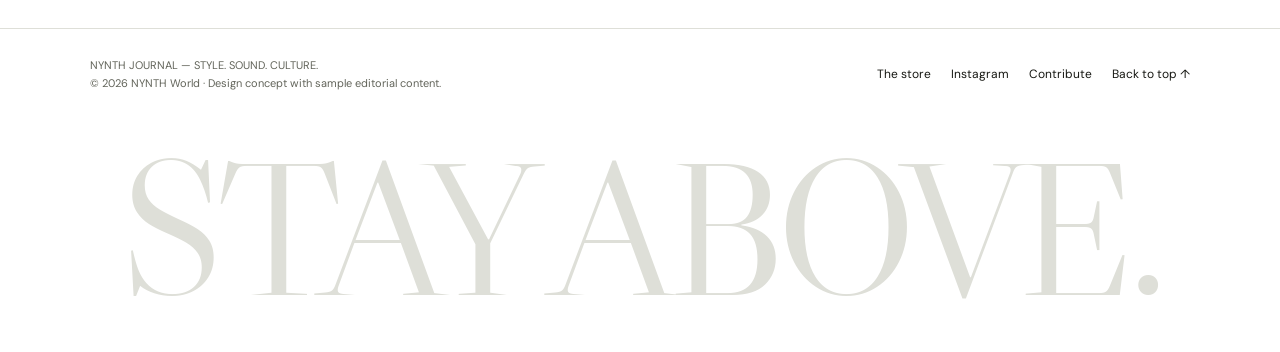
==== commit fba953b1: "Move Michael Spyder photo to ambassador story and use product image for clothing" ====
--- a/index.html
+++ b/index.html
@@ -49,7 +49,7 @@
 @media(max-width:900px){.people-stories{grid-auto-columns:calc((100% - 24px)/2)}.nav{gap:12px;font-size:12px}}
 @media(max-width:640px){.people-stories{grid-auto-columns:85%;gap:16px}.story-controls{margin-top:20px}.person-cover strong{font-size:44px}.person-story p{min-height:0}}
 @media(prefers-reduced-motion:reduce){.people-stories{scroll-behavior:auto}}
-</style>
+.person-cover.spyder-photo{padding:0;overflow:hidden}.spyder-photo img{width:100%;height:100%;object-fit:cover;object-position:center;min-height:0}</style>
 <link rel="stylesheet" href="/newman-portrait.css"></head>
 <body>
 <a class="skip" href="#main">Skip to stories</a>
@@ -60,11 +60,11 @@
 <section class="hero" aria-labelledby="hero-title"><img fetchpriority="high" src="https://res.cloudinary.com/dqouigbvm/image/upload/f_auto,q_auto,w_2000/v1790062933/dhqkyrnzt5334bzekhev.jpg" alt="NYNTH campaign featuring a group wearing statement T-shirts at a skate park"><span class="hero-label">NYNTH WORLD / THE COVER STORY</span><div class="hero-content"><div><span class="pill">The NYNTH edit</span><h2 id="hero-title">The world only<br>needs <em>winners.</em></h2><p>A statement you wear. A mindset you live.<br>A closer look at the NYNTH Winners collection.</p></div><button class="read-button" data-story="winners">Read the cover story <span class="circle" aria-hidden="true">↗</span></button></div></section>
 <div class="ticker"><span><b>01 /</b> Style without permission</span><span><b>02 /</b> Culture in motion</span><span><b>03 /</b> Made for your world</span><span>Stay above.</span></div>
 <section class="section" id="our-stories" aria-labelledby="our-stories-title"><div class="section-head"><div><p class="eyebrow gold">The people. The passion. The point of view.</p><h2 id="our-stories-title">Our Stories.</h2></div><div class="story-controls"><button class="story-prev" aria-label="Previous stories">←</button><button class="story-next" aria-label="Next stories">→</button><a class="text-link" href="/stories.html">All stories ↗</a></div></div><div class="people-stories" tabindex="0" role="region" aria-label="NYNTH people and culture stories">
-<a class="person-story" href="/story.html?id=michael-spyder"><div class="person-cover"><span class="eyebrow">NYNTH AMBASSADOR</span><strong>Michael<br>Spyder.</strong><span class="photo-note">Journey photography to come</span></div><span class="category">The ambassador</span><h3>Michael Spyder</h3><p>A journey across Africa. The passion and belief behind Stay Above.</p><span class="text-link">Read his story ↗</span></a>
+<a class="person-story" href="/story.html?id=michael-spyder"><div class="person-cover spyder-photo"><img src="https://res.cloudinary.com/dqouigbvm/image/upload/f_auto,q_auto,w_800/v1784496152/xrrdqjclbt7azmjvc6c7.jpg" alt="Michael Spyder wearing a NYNTH Winners T-shirt"></div><span class="category">The ambassador</span><h3>Michael Spyder</h3><p>A journey across Africa. The passion and belief behind Stay Above.</p><span class="text-link">Read his story ↗</span></a>
 <a class="person-story" href="/story.html?id=newman"><div class="person-cover newman-portrait" role="img" aria-label="Portrait of Newman, NYNTH founder"></div><span class="category">The founder</span><h3>Newman</h3><p>Fashion, music, and the vision behind NYNTH World.</p><span class="text-link">Read his story ↗</span></a>
 <a class="person-story" href="/story.html?id=culture"><div class="person-cover"><span class="eyebrow">THE CULTURE</span><strong>A shared<br>perspective.</strong><span class="photo-note">Culture photography to come</span></div><span class="category">The culture</span><h3>The world around NYNTH</h3><p>The people and creative expression that give the brand its voice.</p><span class="text-link">Explore the story ↗</span></a>
 </div><p class="section-foot">Story previews · Final photography and writing to come.</p></section><section class="section" id="latest"><div class="section-head"><div><p class="eyebrow gold">About our clothes</p><h2>Behind the Pieces.</h2></div><div class="filters" role="group" aria-label="Filter stories"><button aria-pressed="true" data-filter="all">All stories</button><button aria-pressed="false" data-filter="Lookbook">Lookbook</button><button aria-pressed="false" data-filter="Drops">Drops</button><button aria-pressed="false" data-filter="Studio">Studio</button></div></div><div class="stories" id="stories">
-<button class="card" data-category="Lookbook" data-story="uniform"><div class="photo"><img loading="lazy" src="https://res.cloudinary.com/dqouigbvm/image/upload/f_auto,q_auto,w_800/v1784496152/xrrdqjclbt7azmjvc6c7.jpg" alt="NYNTH Winners collection styled on a model"></div><span class="category">Lookbook / The style edit</span><h3>Same statement.<br>Your own uniform.</h3><p>Let the tee do the talking. Three ways to make it yours.</p><div class="meta">NYNTH Editorial &nbsp; · &nbsp; Sample story</div></button>
+<button class="card" data-category="Lookbook" data-story="uniform"><div class="photo"><img loading="lazy" src="https://res.cloudinary.com/dqouigbvm/image/upload/f_auto,q_auto,w_800/v1783796871/vk8d2pfccu500f8xnj4z.jpg" alt="Black NYNTH Winners T-shirt"></div><span class="category">Lookbook / The style edit</span><h3>Same statement.<br>Your own uniform.</h3><p>Let the tee do the talking. Three ways to make it yours.</p><div class="meta">NYNTH Editorial &nbsp; · &nbsp; Sample story</div></button>
 <button class="card" data-category="Drops" data-story="white"><div class="photo"><img loading="lazy" src="https://res.cloudinary.com/dqouigbvm/image/upload/f_auto,q_auto,w_800/v1790062118/ib9s1oh4rt2dotaxpn7z.jpg" alt="NYNTH Pop White T-shirt look"></div><span class="category">Drops / In focus</span><h3>A fresh take<br>on the white tee.</h3><p>Quiet colour. An unmistakable identity.</p><div class="meta">NYNTH Editorial &nbsp; · &nbsp; Sample story</div></button>
 <button class="card" data-category="Studio" data-story="details"><div class="photo"><img loading="lazy" src="https://res.cloudinary.com/dqouigbvm/image/upload/f_auto,q_auto,w_800/v1775059396/y2wbramtww8ha9wrndri.jpg" alt="NYNTH black Truqha cap detail"></div><span class="category">Studio / The finishing touch</span><h3>It's all in<br>the details.</h3><p>A closer look at the pieces that pull a fit together.</p><div class="meta">NYNTH Editorial &nbsp; · &nbsp; Sample story</div></button>
 </div><p class="section-foot" id="filter-status" aria-live="polite">Showing 3 editorial previews</p></section>
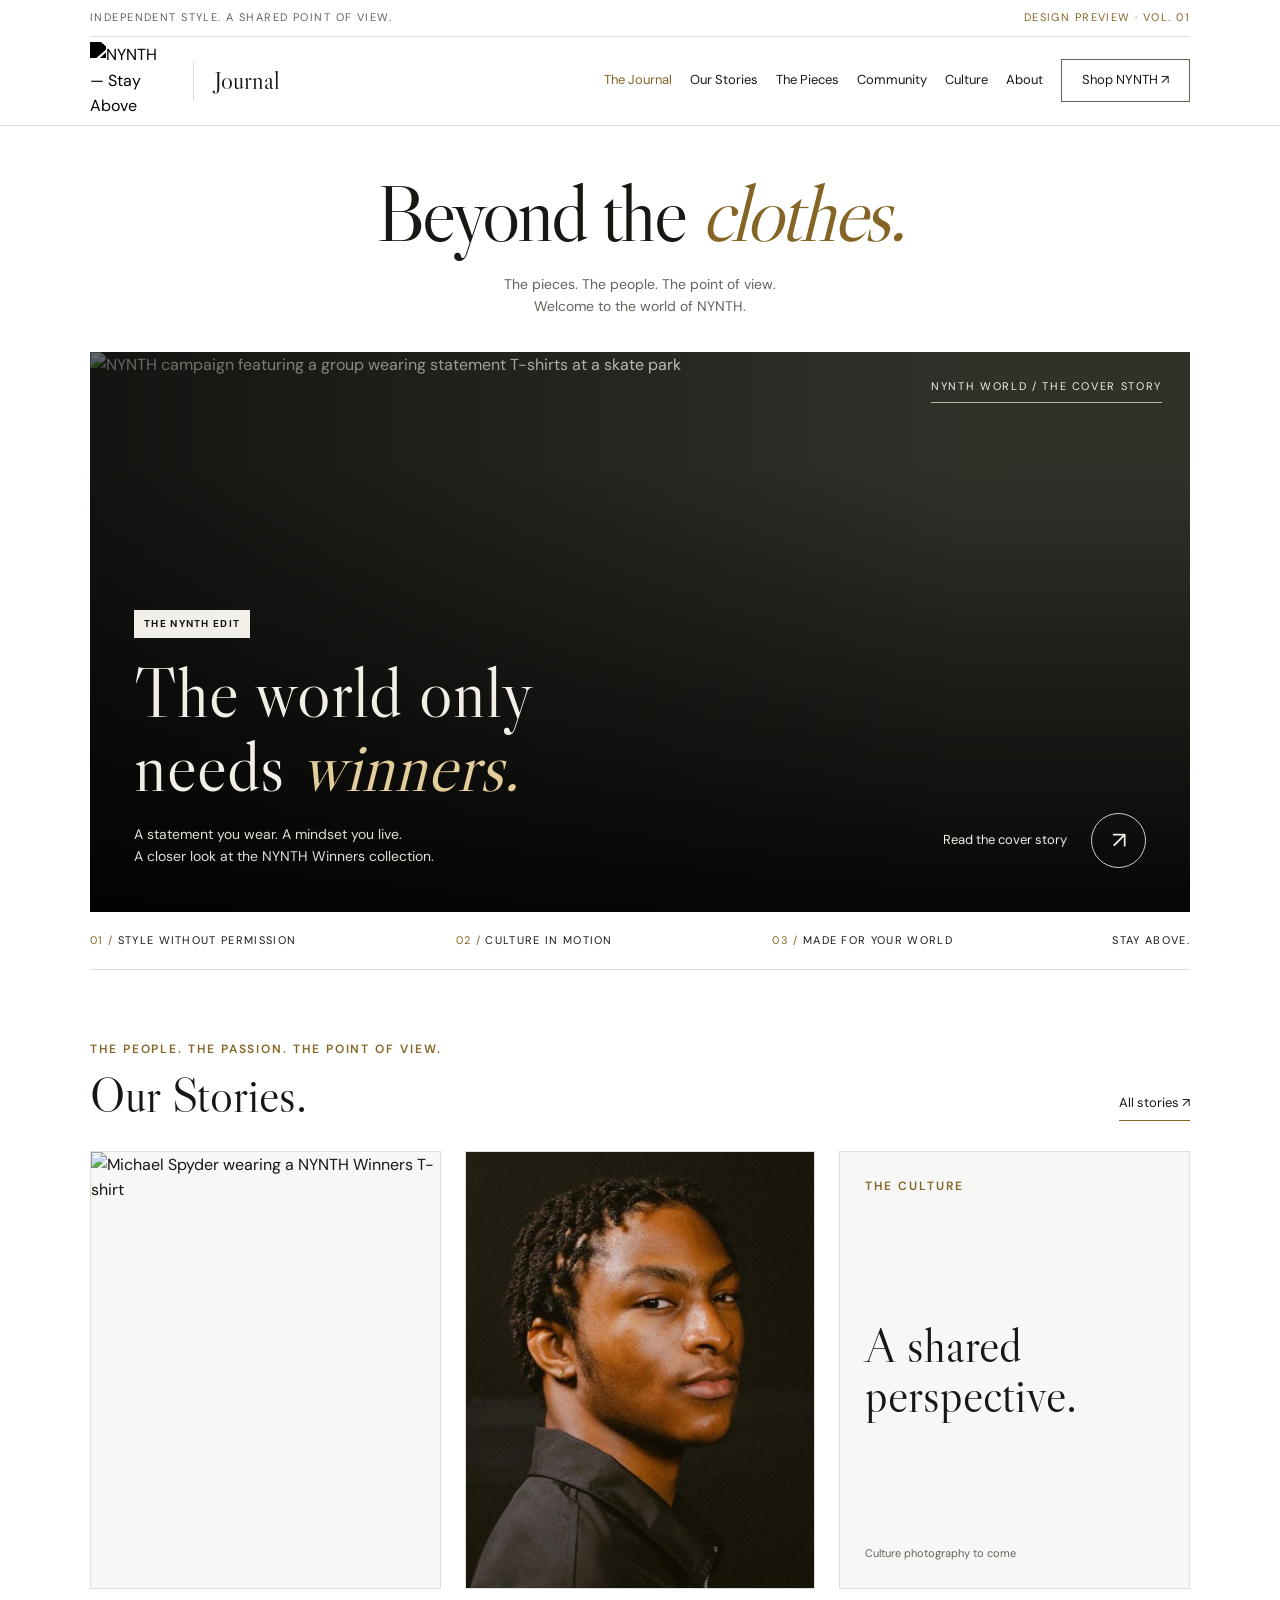
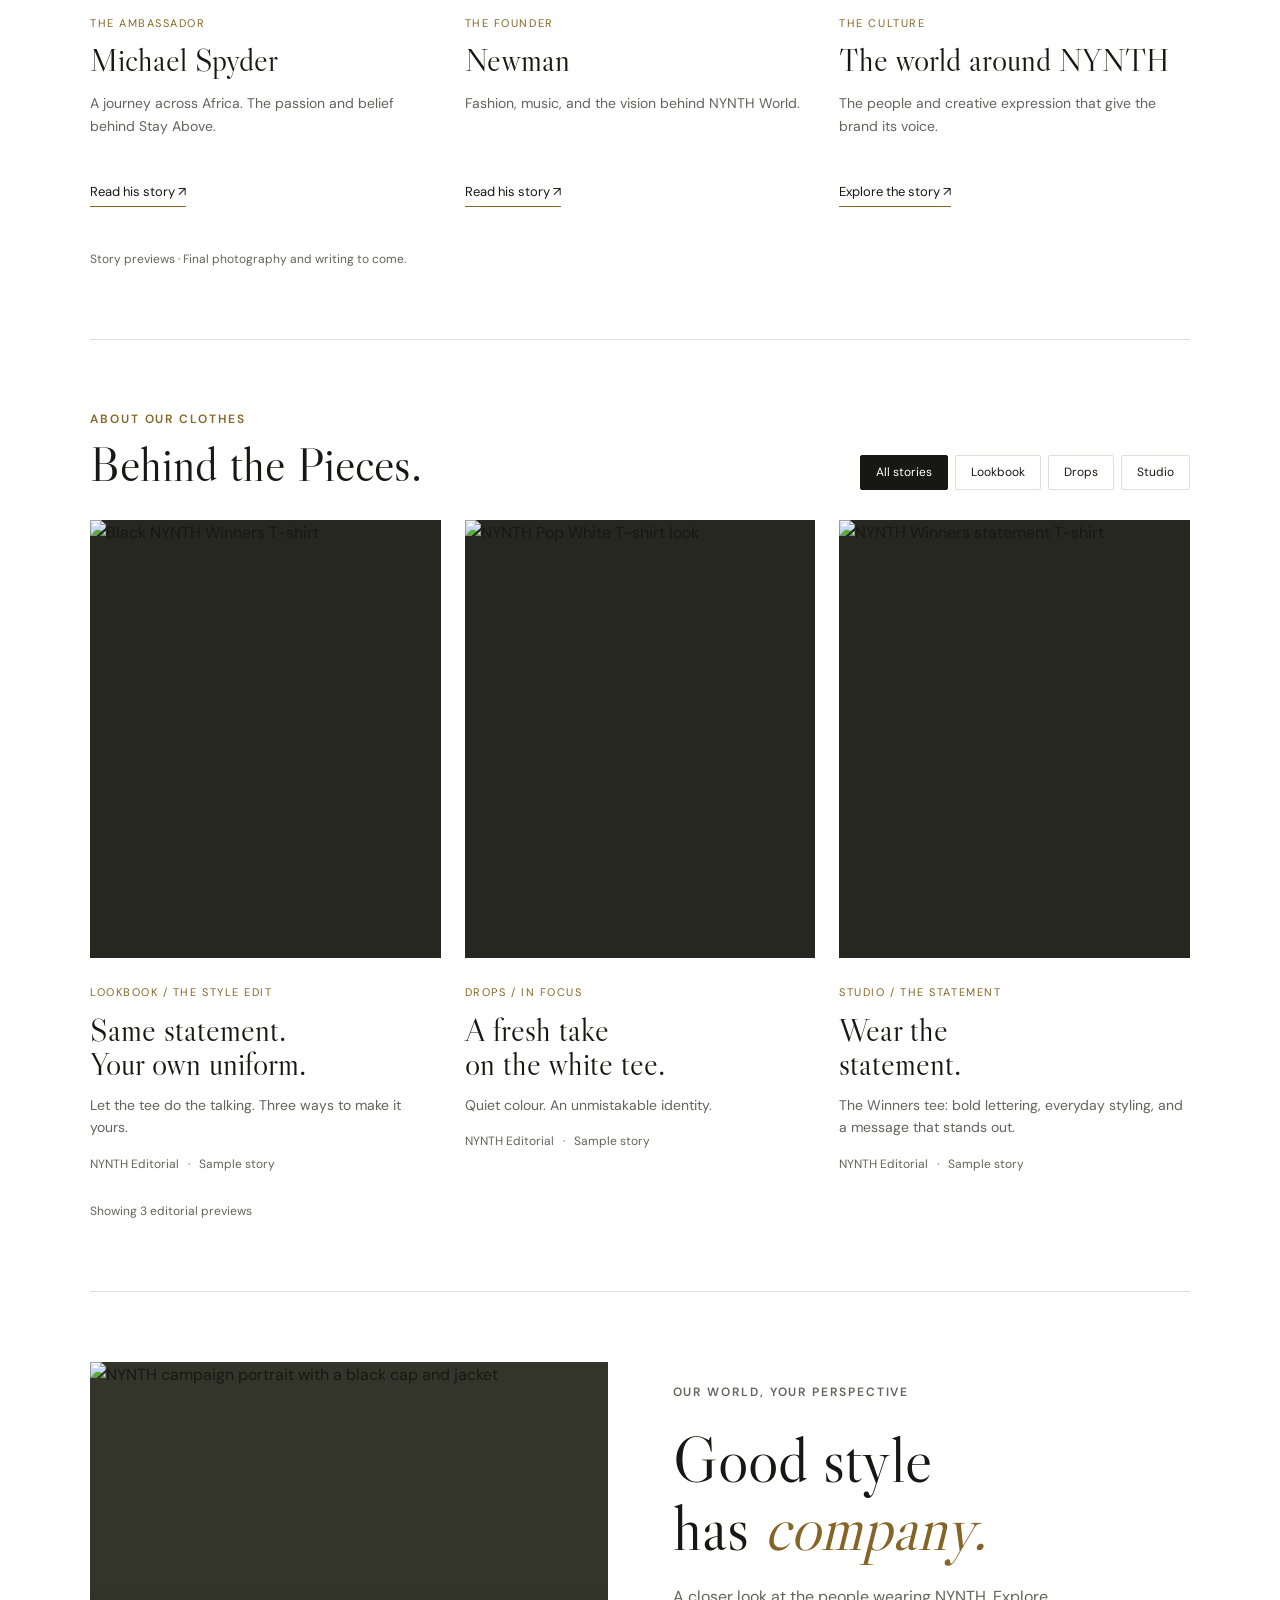
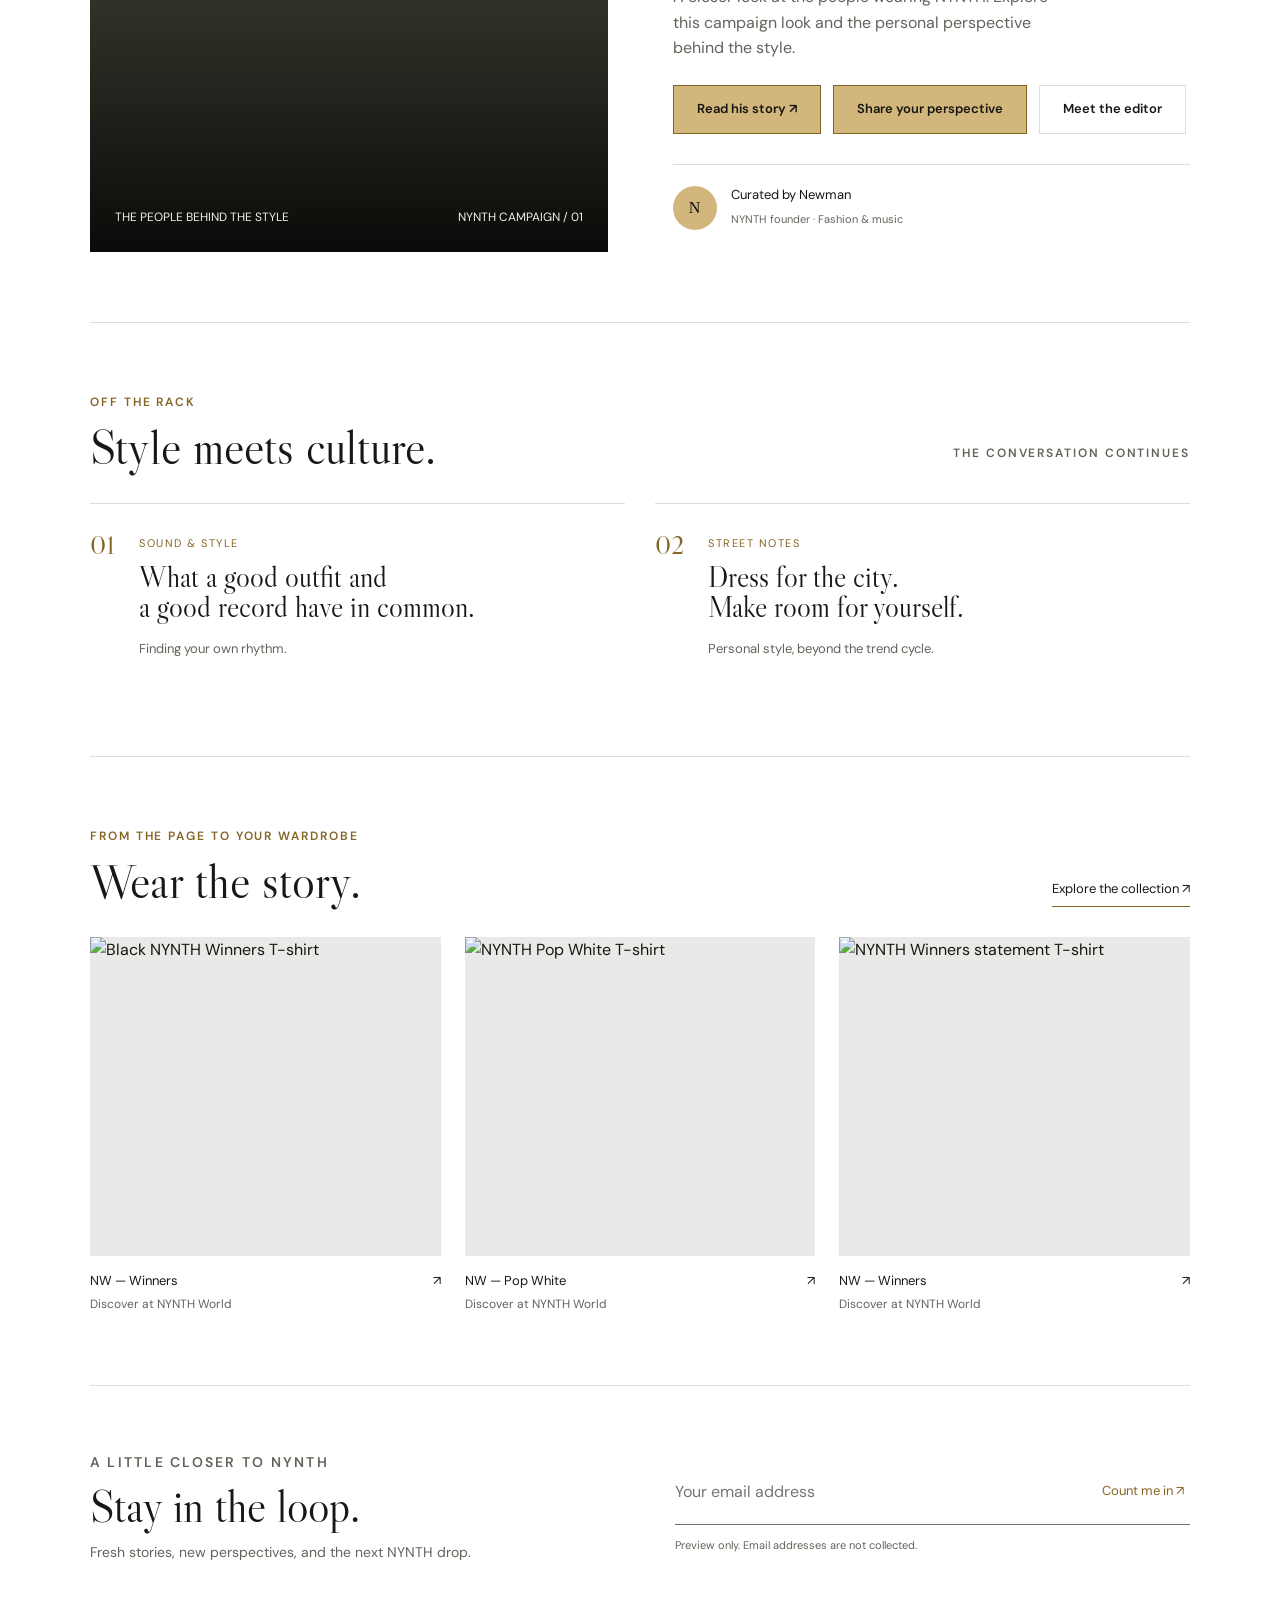
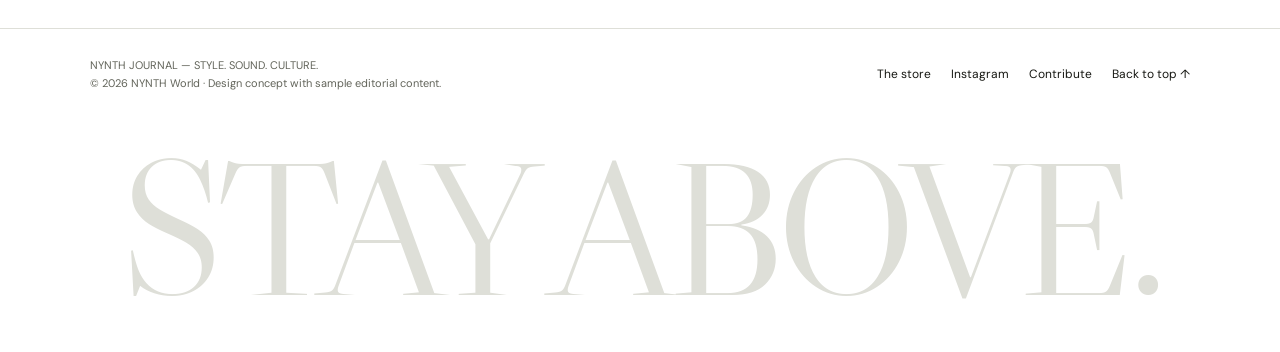
==== commit f9096f2b: "Separate clothing product story from featured campaign profile" ====
--- a/index.html
+++ b/index.html
@@ -66,9 +66,9 @@
 </div><p class="section-foot">Story previews · Final photography and writing to come.</p></section><section class="section" id="latest"><div class="section-head"><div><p class="eyebrow gold">About our clothes</p><h2>Behind the Pieces.</h2></div><div class="filters" role="group" aria-label="Filter stories"><button aria-pressed="true" data-filter="all">All stories</button><button aria-pressed="false" data-filter="Lookbook">Lookbook</button><button aria-pressed="false" data-filter="Drops">Drops</button><button aria-pressed="false" data-filter="Studio">Studio</button></div></div><div class="stories" id="stories">
 <button class="card" data-category="Lookbook" data-story="uniform"><div class="photo"><img loading="lazy" src="https://res.cloudinary.com/dqouigbvm/image/upload/f_auto,q_auto,w_800/v1783796871/vk8d2pfccu500f8xnj4z.jpg" alt="Black NYNTH Winners T-shirt"></div><span class="category">Lookbook / The style edit</span><h3>Same statement.<br>Your own uniform.</h3><p>Let the tee do the talking. Three ways to make it yours.</p><div class="meta">NYNTH Editorial &nbsp; · &nbsp; Sample story</div></button>
 <button class="card" data-category="Drops" data-story="white"><div class="photo"><img loading="lazy" src="https://res.cloudinary.com/dqouigbvm/image/upload/f_auto,q_auto,w_800/v1790062118/ib9s1oh4rt2dotaxpn7z.jpg" alt="NYNTH Pop White T-shirt look"></div><span class="category">Drops / In focus</span><h3>A fresh take<br>on the white tee.</h3><p>Quiet colour. An unmistakable identity.</p><div class="meta">NYNTH Editorial &nbsp; · &nbsp; Sample story</div></button>
-<button class="card" data-category="Studio" data-story="details"><div class="photo"><img loading="lazy" src="https://res.cloudinary.com/dqouigbvm/image/upload/f_auto,q_auto,w_800/v1775059396/y2wbramtww8ha9wrndri.jpg" alt="NYNTH black Truqha cap detail"></div><span class="category">Studio / The finishing touch</span><h3>It's all in<br>the details.</h3><p>A closer look at the pieces that pull a fit together.</p><div class="meta">NYNTH Editorial &nbsp; · &nbsp; Sample story</div></button>
+<button class="card" data-category="Studio" data-story="details"><div class="photo"><img loading="lazy" src="https://res.cloudinary.com/dqouigbvm/image/upload/f_auto,q_auto,w_800/v1783796006/ced9jfcczep8h24h7ggj.jpg" alt="NYNTH Winners statement T-shirt"></div><span class="category">Studio / The statement</span><h3>Wear the<br>statement.</h3><p>The Winners tee: bold lettering, everyday styling, and a message that stands out.</p><div class="meta">NYNTH Editorial &nbsp; · &nbsp; Sample story</div></button>
 </div><p class="section-foot" id="filter-status" aria-live="polite">Showing 3 editorial previews</p></section>
-<section class="section community" id="community"><div class="community-art"><img loading="lazy" src="https://res.cloudinary.com/dqouigbvm/image/upload/f_auto,q_auto,w_800/v1784503197/ov7zfv1nwgzjvjv0pppj.jpg" alt="A styled look from the NYNTH Winners campaign"><div class="photo-caption"><span>THE PEOPLE BEHIND THE STYLE</span><span>NYNTH CAMPAIGN / 01</span></div></div><div><p class="eyebrow gold">Our world, your perspective</p><h2>Good style<br>has <em>company.</em></h2><p>A space for the people making fashion their own. Share a look, tell the story behind it, and bring your point of view to the journal.</p><div class="community-actions"><button class="btn" id="contribute">Share your perspective</button><button class="btn btn-outline" id="profile">Meet the editor</button></div><div class="creator"><div class="avatar">N</div><div><span>Curated by Newman</span><small>NYNTH founder · Fashion & music</small></div></div></div></section>
+<section class="section community" id="community"><a class="community-art" href="/story.html?id=nynth-perspective" aria-label="Read the NYNTH campaign profile"><img loading="lazy" src="https://res.cloudinary.com/dqouigbvm/image/upload/f_auto,q_auto,w_800/v1775059396/y2wbramtww8ha9wrndri.jpg" alt="NYNTH campaign portrait with a black cap and jacket"><div class="photo-caption"><span>THE PEOPLE BEHIND THE STYLE</span><span>NYNTH CAMPAIGN / 01</span></div></a><div><p class="eyebrow gold">Our world, your perspective</p><h2>Good style<br>has <em>company.</em></h2><p>A closer look at the people wearing NYNTH. Explore this campaign look and the personal perspective behind the style.</p><div class="community-actions"><a class="btn" href="/story.html?id=nynth-perspective">Read his story ↗</a><button class="btn" id="contribute">Share your perspective</button><button class="btn btn-outline" id="profile">Meet the editor</button></div><div class="creator"><div class="avatar">N</div><div><span>Curated by Newman</span><small>NYNTH founder · Fashion & music</small></div></div></div></section>
 <section class="section" id="culture"><div class="section-head"><div><p class="eyebrow gold">Off the rack</p><h2>Style meets culture.</h2></div><span class="muted eyebrow">The conversation continues</span></div><div class="notes"><button class="note" data-story="sound"><span class="number">01</span><div><span class="category">Sound & style</span><h3>What a good outfit and<br>a good record have in common.</h3><span class="muted">Finding your own rhythm.</span></div></button><button class="note" data-story="city"><span class="number">02</span><div><span class="category">Street notes</span><h3>Dress for the city.<br>Make room for yourself.</h3><span class="muted">Personal style, beyond the trend cycle.</span></div></button></div></section>
 <section class="section" id="shop"><div class="section-head"><div><p class="eyebrow gold">From the page to your wardrobe</p><h2>Wear the story.</h2></div><a class="text-link" href="https://www.nynthworld.com/shop" target="_blank" rel="noopener">Explore the collection ↗</a></div><div class="shop-grid">
 <a class="product" href="https://www.nynthworld.com/product/7zzjQUsKs5mvSS2Lfzt2" target="_blank" rel="noopener"><div class="product-photo"><img loading="lazy" src="https://res.cloudinary.com/dqouigbvm/image/upload/f_auto,q_auto,w_800/v1783796871/vk8d2pfccu500f8xnj4z.jpg" alt="Black NYNTH Winners T-shirt"></div><div class="product-title"><span>NW — Winners</span><span>↗</span></div><p class="muted">Discover at NYNTH World</p></a>
@@ -91,7 +91,7 @@
 document.querySelectorAll('[data-filter]').forEach(button=>button.addEventListener('click',()=>{let count=0;document.querySelectorAll('[data-filter]').forEach(b=>b.setAttribute('aria-pressed',String(b===button)));document.querySelectorAll('[data-category]').forEach(card=>{card.hidden=button.dataset.filter!=='all'&&card.dataset.category!==button.dataset.filter;if(!card.hidden)count++});document.querySelector('#filter-status').textContent='Showing '+count+' editorial preview'+(count===1?'':'s')}));
 const menu=document.querySelector('.menu-btn'),nav=document.querySelector('.nav');menu.addEventListener('click',()=>{const open=nav.classList.toggle('open');menu.setAttribute('aria-expanded',String(open));menu.textContent=open?'Close':'Menu'});nav.querySelectorAll('a').forEach(a=>a.addEventListener('click',()=>{nav.classList.remove('open');menu.setAttribute('aria-expanded','false');menu.textContent='Menu'}));
 document.querySelector('#newsletter').addEventListener('submit',e=>{e.preventDefault();document.querySelector('#newsletter-status').textContent='Thanks for trying the preview. No email was saved or sent.';e.target.reset()});
-document.querySelector('#profile').addEventListener('click',()=>openDialog('<span class="category">The person behind NYNTH</span><h2 id="dialog-title">Meet Newman.</h2><div class="avatar">N</div><p>Musician. Fashion entrepreneur. Founder of NYNTH.</p><p>The journal brings those worlds together: the clothes, the sound, and the people making the brand their own.</p><p class="preview-label">PROFILE PREVIEW · Full biography and portrait to be added.</p><a class="btn" href="https://www.nynthworld.com/shop" target="_blank" rel="noopener">Explore his brand ↗</a>'));
+document.querySelector('#profile').addEventListener('click',()=>openDialog('<span class="category">The person behind NYNTH</span><h2 id="dialog-title">Meet Newman Yange.</h2><div class="avatar">N</div><p>Musician. Fashion entrepreneur. Founder of NYNTH.</p><p>The journal brings those worlds together: the clothes, the sound, and the people making the brand their own.</p><p class="preview-label">PROFILE PREVIEW · Full biography and portrait to be added.</p><a class="btn" href="https://www.nynthworld.com/shop" target="_blank" rel="noopener">Explore his brand ↗</a>'));
 document.querySelector('#contribute').addEventListener('click',()=>{openDialog('<span class="category">The community desk</span><h2 id="dialog-title">Your perspective belongs here.</h2><p>Show us the look. Tell us the story. This preview demonstrates how a contribution could begin.</p><form id="contribution"><label for="creator-name">Your name</label><input id="creator-name" required maxlength="80" autocomplete="name"><label for="story-title">Story title</label><input id="story-title" required maxlength="140"><label for="pitch">What is your story?</label><textarea id="pitch" required maxlength="2000" placeholder="The inspiration, the outfit, the point of view…"></textarea><button class="btn" type="submit">Preview contribution</button><p class="form-note">Demo only — nothing is submitted or stored.</p></form>');document.querySelector('#contribution').addEventListener('submit',e=>{e.preventDefault();const title=document.querySelector('#story-title').value;content.innerHTML='<span class="category">Contribution preview</span><h2 id="dialog-title"></h2><p>Your draft would be reviewed by the NYNTH editorial team before publication.</p><p class="preview-label">This is a demonstration. Nothing has been sent or saved.</p>';document.querySelector('#dialog-title').textContent=title})});
 
 const peopleRail=document.querySelector('.people-stories');
--- a/newman-portrait.css
+++ b/newman-portrait.css
@@ -1,2 +1,5 @@
 /* Original supplied screenshot, framed to show only Newman's portrait. */
-.newman-portrait{background-image:url("[data-uri]");background-repeat:no-repeat;background-size:auto 287%;background-position:50% 29.3%;background-color:#171813;padding:0!important}.story-banner.newman-portrait{display:block;width:min(650px,90%);height:auto;aspect-ratio:1;margin:0 auto;background-size:auto 287%}
+.newman-portrait,.story-tile .cover.newman-portrait{background-image:url("[data-uri]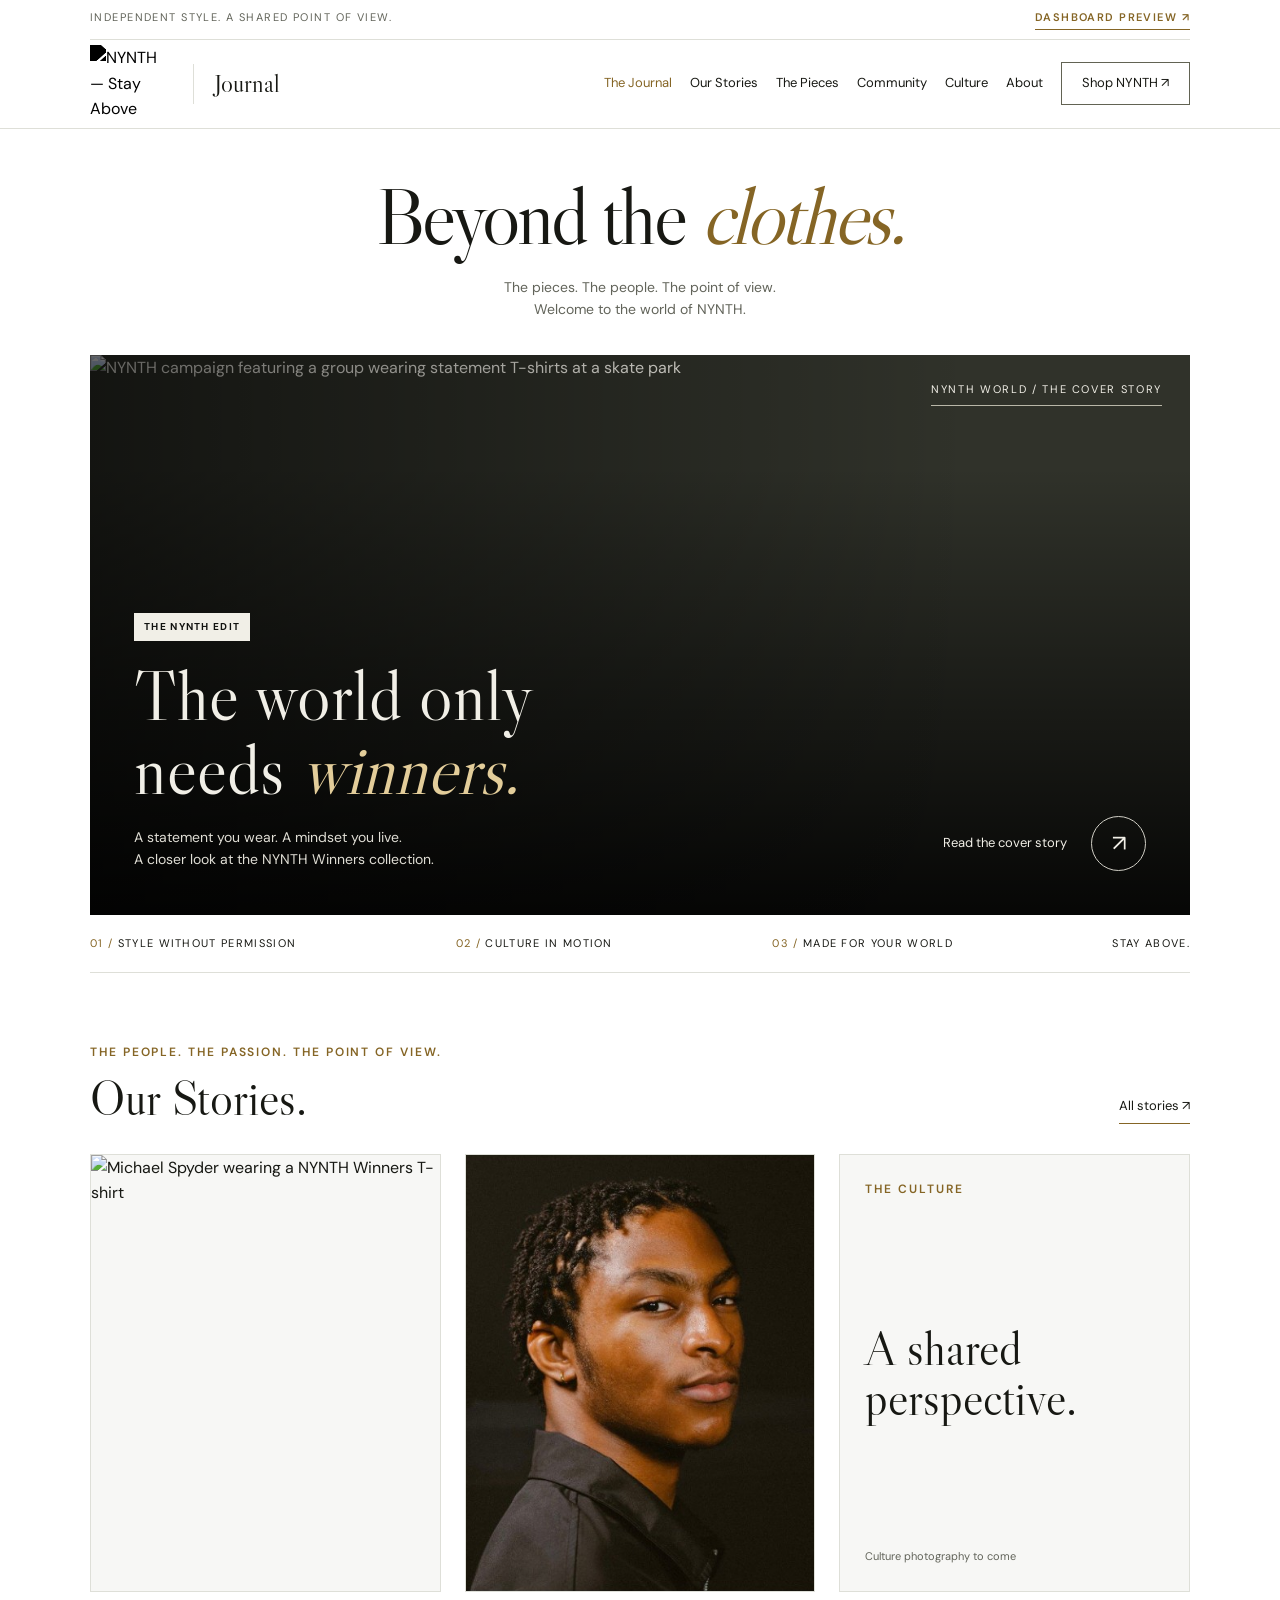
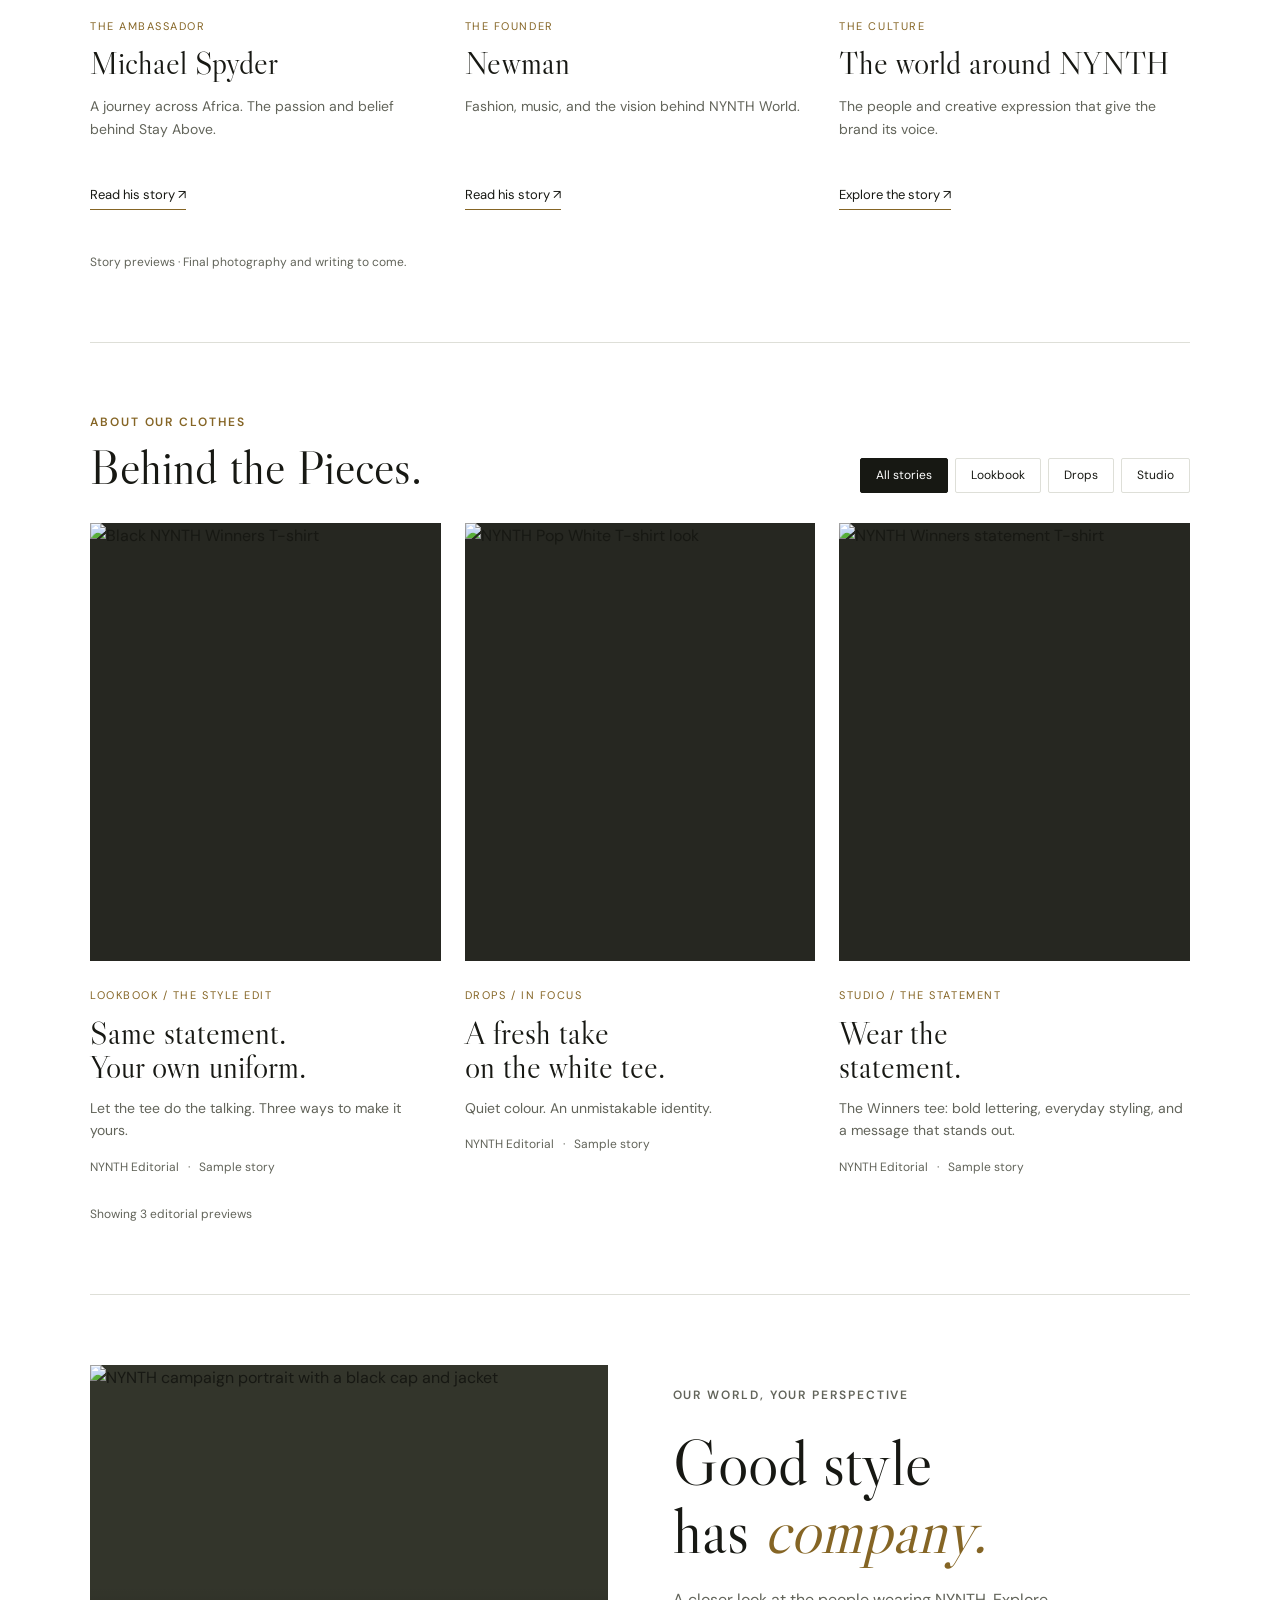
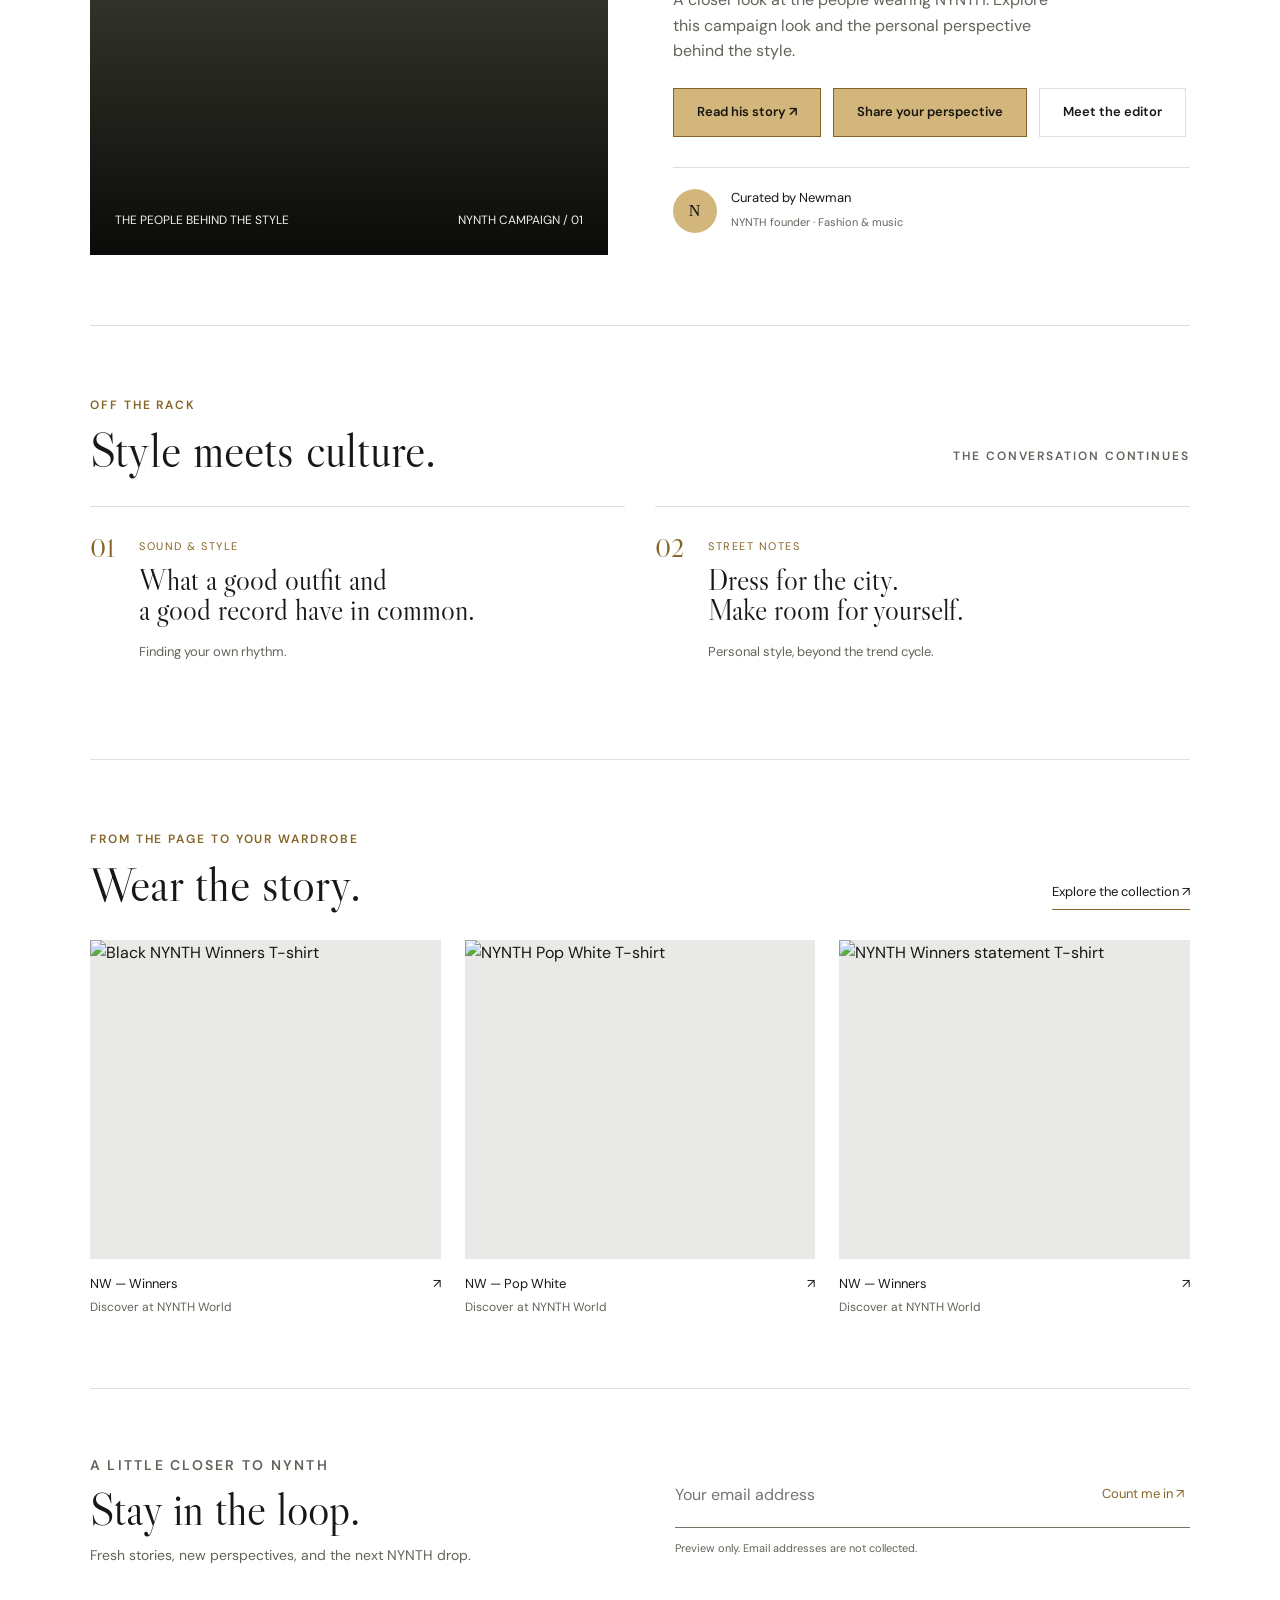
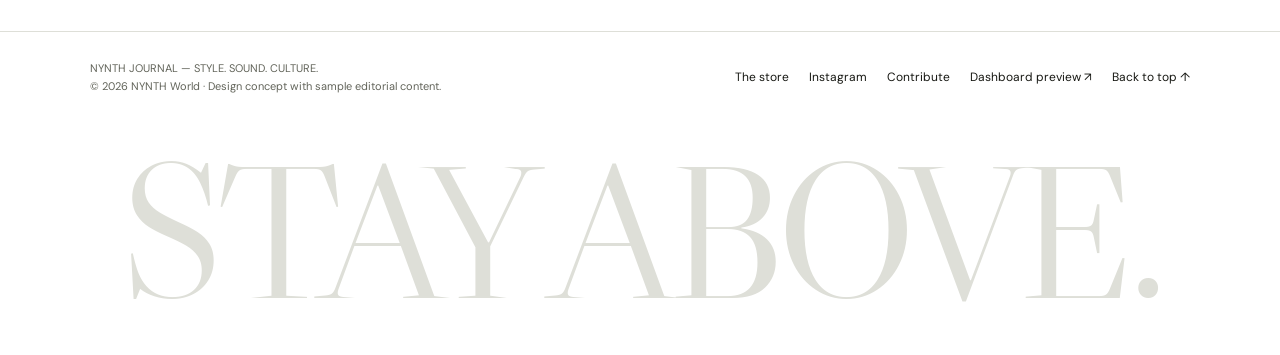
==== commit 98f39d80: "Connect journal navigation to redesigned product-story dashboard" ====
--- a/index.html
+++ b/index.html
@@ -13,6 +13,7 @@
 @media(min-width:1600px){.hero{min-height:630px}}@media(max-width:900px){.nav{gap:16px}.hero{min-height:520px}.hero-content{padding:30px}.stories{gap:20px;grid-template-columns:1fr 1fr}.card:first-child{grid-column:span 2}.card:first-child .photo{aspect-ratio:1.8}.community{gap:30px}.community-art{height:430px}.newsletter{gap:30px}.masthead p{max-width:210px}.card h3{font-size:29px}}@media(max-width:640px){.wrap{width:90%}.topline{font-size:9px}.topline span:first-child{max-width:200px}.header{height:76px}.brand img{width:67px}.brand{gap:12px}.brand span{font-size:23px;padding-left:12px}.menu-btn{display:block;font-size:12px;padding:10px;border:1px solid var(--line)}.nav{display:none;position:absolute;top:116px;left:0;right:0;padding:25px 5%;background:var(--bg);z-index:10;border-bottom:1px solid var(--line);flex-wrap:wrap}.nav.open{display:flex}.masthead{padding:30px 0 24px;display:block}.masthead h1{font-size:53px}.masthead p{max-width:290px;margin-top:17px;font-size:13px}.hero{min-height:570px}.hero>img{object-position:58% center}.hero-content{padding:25px;display:block}.hero h2{font-size:48px;margin:18px 0}.hero p{font-size:13px}.hero-label{right:20px;top:20px;font-size:9px}.read-button{margin-top:22px;gap:15px}.circle{width:37px;height:37px;font-size:19px}.ticker{font-size:9px;gap:10px}.ticker span:nth-child(3){display:none}.section{padding:43px 0}.section-head{display:block}.section h2{font-size:40px}.filters{margin-top:24px}.filters button{font-size:11px;padding:7px 11px}.stories{gap:30px 16px}.card .photo{aspect-ratio:3/4;margin-bottom:13px}.card:first-child .photo{aspect-ratio:1.3}.card h3{font-size:25px}.card:first-child h3{font-size:35px}.card p{font-size:13px}.meta{font-size:10px}.community{display:flex;flex-direction:column;gap:27px}.community-art{width:100%;height:420px}.community h2{font-size:51px}.community p{font-size:14px}.notes{grid-template-columns:1fr;gap:0}.note h3{font-size:29px}.shop-grid{gap:13px;grid-template-columns:1fr 1fr}.product:last-child{display:none}.product-title{font-size:12px}.newsletter{grid-template-columns:1fr;gap:22px;padding:42px 0}.newsletter h2{font-size:39px}.footer-inner{align-items:start;flex-direction:column}.footer-links{flex-wrap:wrap}.footer-word{font-size:20vw;padding-top:30px}.dialog-body{padding:23px}.dialog-body h2{font-size:37px}.section-head>.text-link{display:inline-block;margin-top:15px}}
 @media(prefers-reduced-motion:reduce){html{scroll-behavior:auto}*{transition:none!important}}
 
+.dashboard-link{color:var(--gold);font-weight:600;border-bottom:1px solid var(--gold);padding-bottom:2px;white-space:nowrap}
 /* Centred editorial alignment with consistent story columns. */
 .wrap{width:min(1100px,90%)}
 .masthead{display:flex;flex-direction:column;align-items:center;justify-content:center;text-align:center;gap:18px;padding:44px 0 34px}
@@ -53,7 +54,7 @@
 <link rel="stylesheet" href="/newman-portrait.css"></head>
 <body>
 <a class="skip" href="#main">Skip to stories</a>
-<div class="wrap topline"><span>Independent style. A shared point of view.</span><span>Design preview · Vol. 01</span></div>
+<div class="wrap topline"><span>Independent style. A shared point of view.</span><a class="dashboard-link" href="/admin.html" aria-label="Open dashboard preview">Dashboard preview ↗</a></div>
 <header><div class="wrap header"><a class="brand" href="#main" aria-label="NYNTH Journal home"><img src="https://www.nynthworld.com/assets/nynth-logo-BCCfQr9n.png" alt="NYNTH — Stay Above"><span>Journal</span></a><button class="menu-btn" aria-expanded="false" aria-controls="navigation">Menu</button><nav id="navigation" class="nav" aria-label="Main navigation"><a class="active" href="#latest">The Journal</a><a href="#our-stories">Our Stories</a><a href="#latest">The Pieces</a><a href="#community">Community</a><a href="#culture">Culture</a><a href="#about">About</a><a class="shop-link" href="https://www.nynthworld.com/shop" target="_blank" rel="noopener">Shop NYNTH ↗</a></nav></div></header>
 <main id="main" class="wrap">
 <section class="masthead"><h1>Beyond the <em>clothes.</em></h1><p>The pieces. The people. The point of view.<br>Welcome to the world of NYNTH.</p></section>
@@ -76,7 +77,7 @@
 <a class="product" href="https://www.nynthworld.com/product/ek0jvKeP4haa2Oy5KNmS" target="_blank" rel="noopener"><div class="product-photo"><img loading="lazy" src="https://res.cloudinary.com/dqouigbvm/image/upload/f_auto,q_auto,w_800/v1783796006/ced9jfcczep8h24h7ggj.jpg" alt="NYNTH Winners statement T-shirt"></div><div class="product-title"><span>NW — Winners</span><span>↗</span></div><p class="muted">Discover at NYNTH World</p></a>
 </div></section>
 <section class="newsletter" id="about"><div><p class="eyebrow gold">A little closer to NYNTH</p><h2>Stay in the loop.</h2><p>Fresh stories, new perspectives, and the next NYNTH drop.</p></div><div><form id="newsletter" class="subscribe"><label for="email" hidden>Email address</label><input id="email" type="email" placeholder="Your email address" required autocomplete="email" aria-label="Your email address"><button type="submit">Count me in ↗</button></form><p class="form-note" id="newsletter-status" aria-live="polite">Preview only. Email addresses are not collected.</p></div></section>
-</main><footer><div class="wrap"><div class="footer-inner"><div><p>NYNTH JOURNAL — STYLE. SOUND. CULTURE.</p><p>© 2026 NYNTH World · Design concept with sample editorial content.</p></div><div class="footer-links"><a href="https://www.nynthworld.com/shop" target="_blank" rel="noopener">The store</a><a href="https://www.instagram.com/nynthworld/" target="_blank" rel="noopener">Instagram</a><a href="#community">Contribute</a><a href="#main">Back to top ↑</a></div></div><div class="footer-word" aria-hidden="true">STAY ABOVE.</div></div></footer>
+</main><footer><div class="wrap"><div class="footer-inner"><div><p>NYNTH JOURNAL — STYLE. SOUND. CULTURE.</p><p>© 2026 NYNTH World · Design concept with sample editorial content.</p></div><div class="footer-links"><a href="https://www.nynthworld.com/shop" target="_blank" rel="noopener">The store</a><a href="https://www.instagram.com/nynthworld/" target="_blank" rel="noopener">Instagram</a><a href="#community">Contribute</a><a href="/admin.html">Dashboard preview ↗</a><a href="#main">Back to top ↑</a></div></div><div class="footer-word" aria-hidden="true">STAY ABOVE.</div></div></footer>
 <dialog id="reader" aria-labelledby="dialog-title"><div class="dialog-top"><span class="eyebrow gold">NYNTH JOURNAL</span><button id="close-dialog" aria-label="Close window">Close ✕</button></div><div class="dialog-body" id="dialog-content"></div></dialog>
 <script>
 const campaign='https://res.cloudinary.com/dqouigbvm/image/upload/f_auto,q_auto,w_2000/v1790062933/dhqkyrnzt5334bzekhev.jpg';
